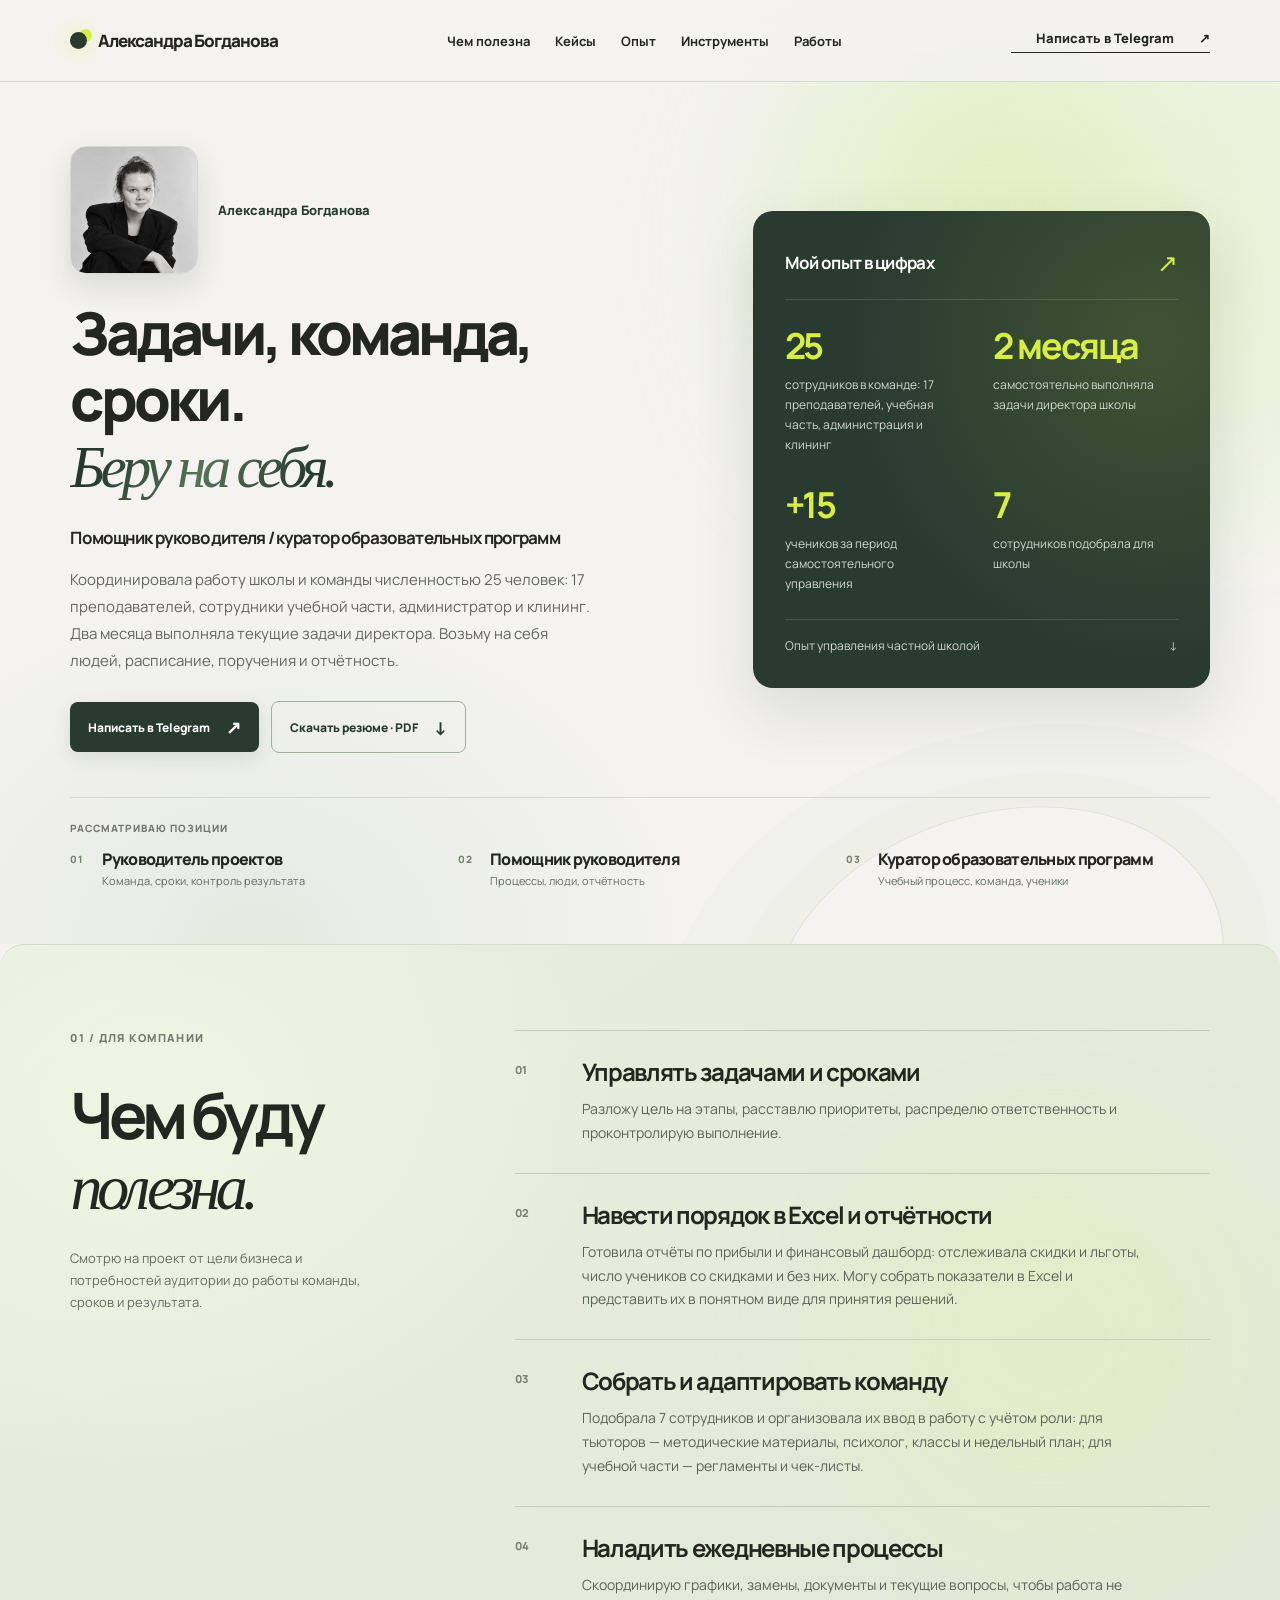
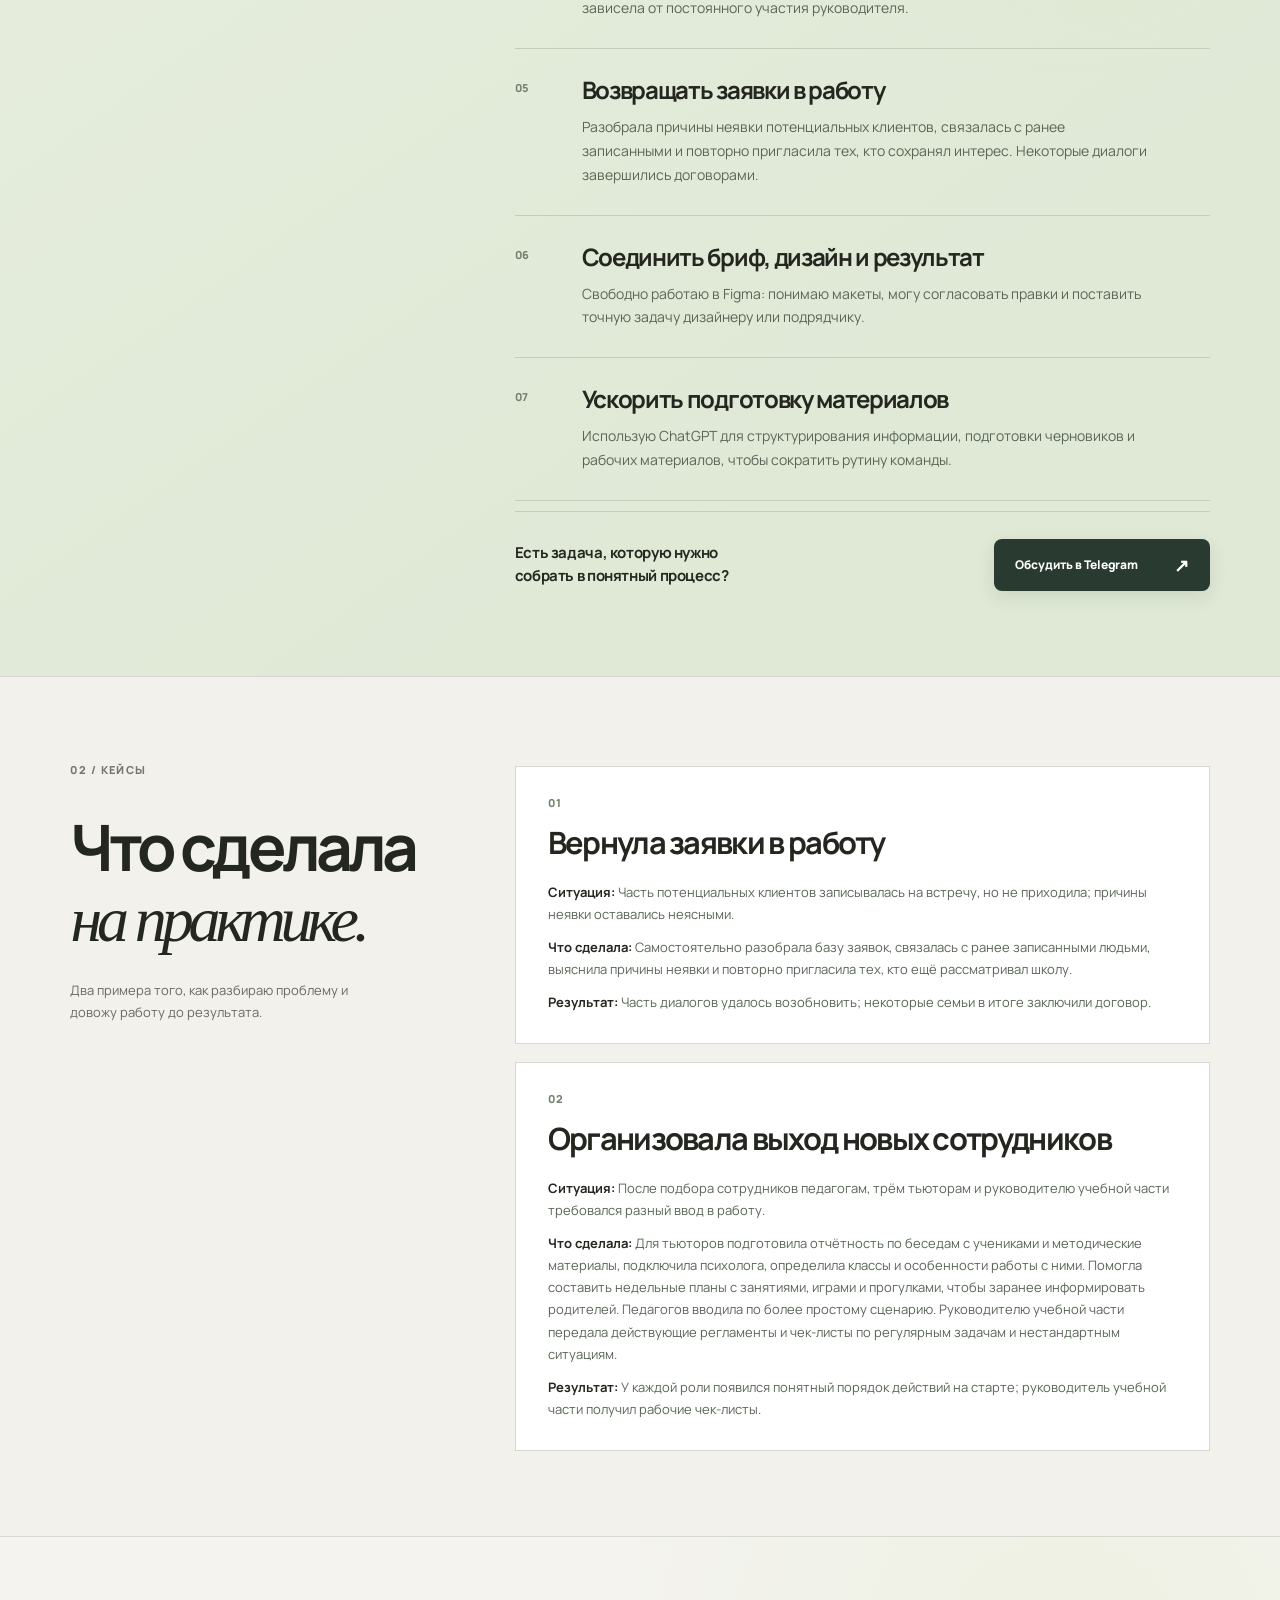
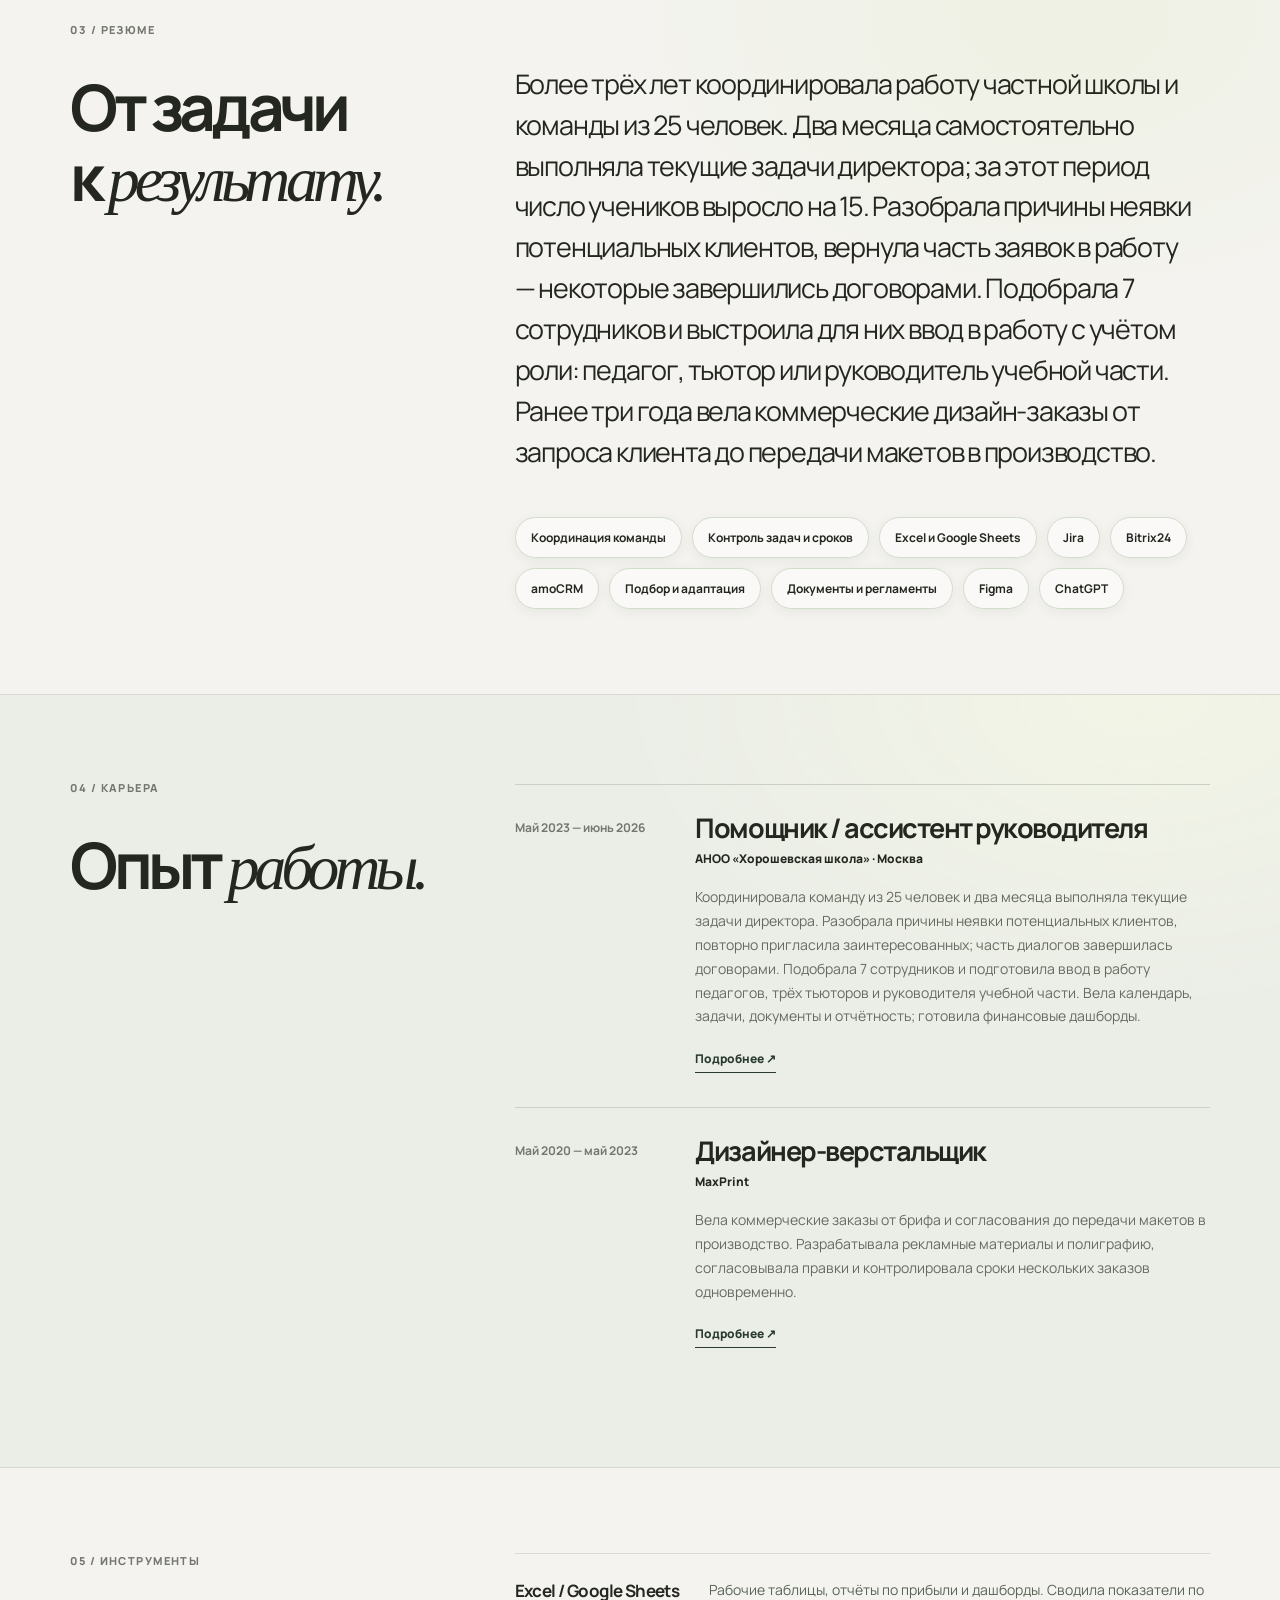
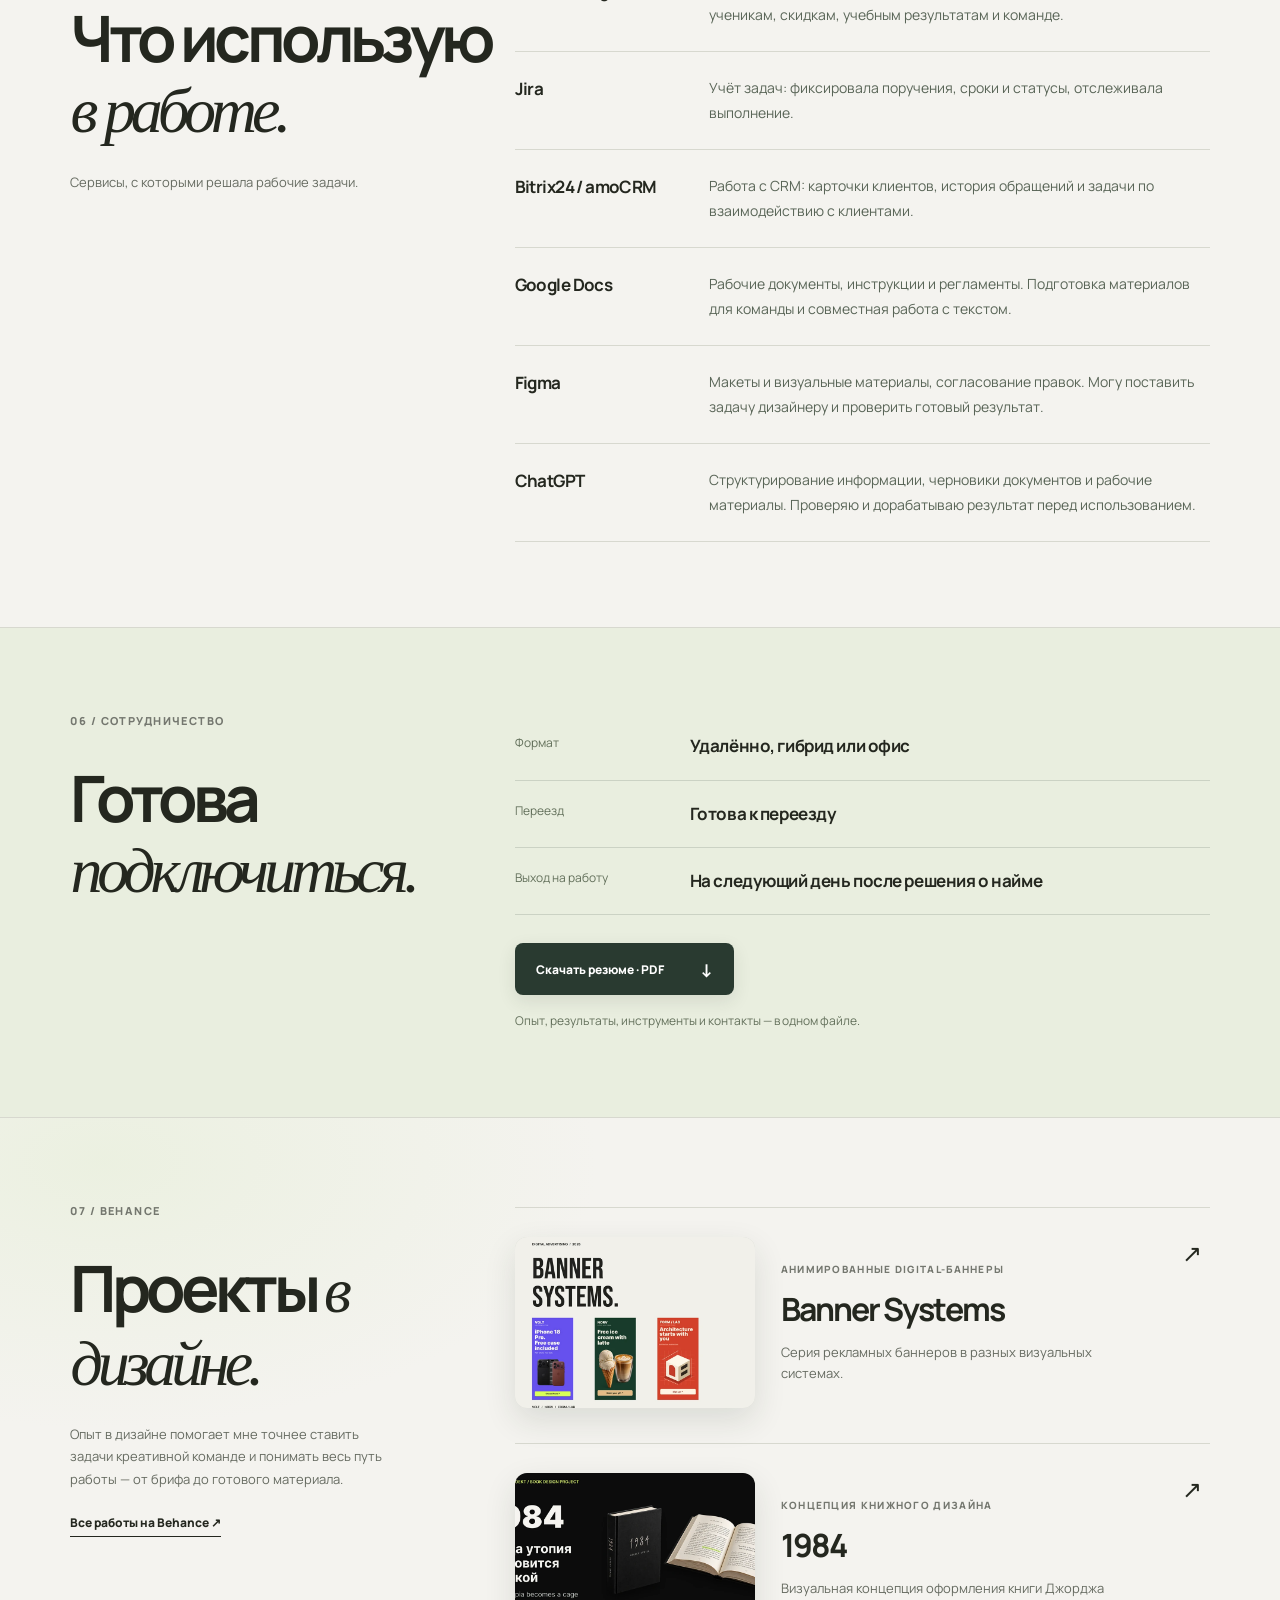
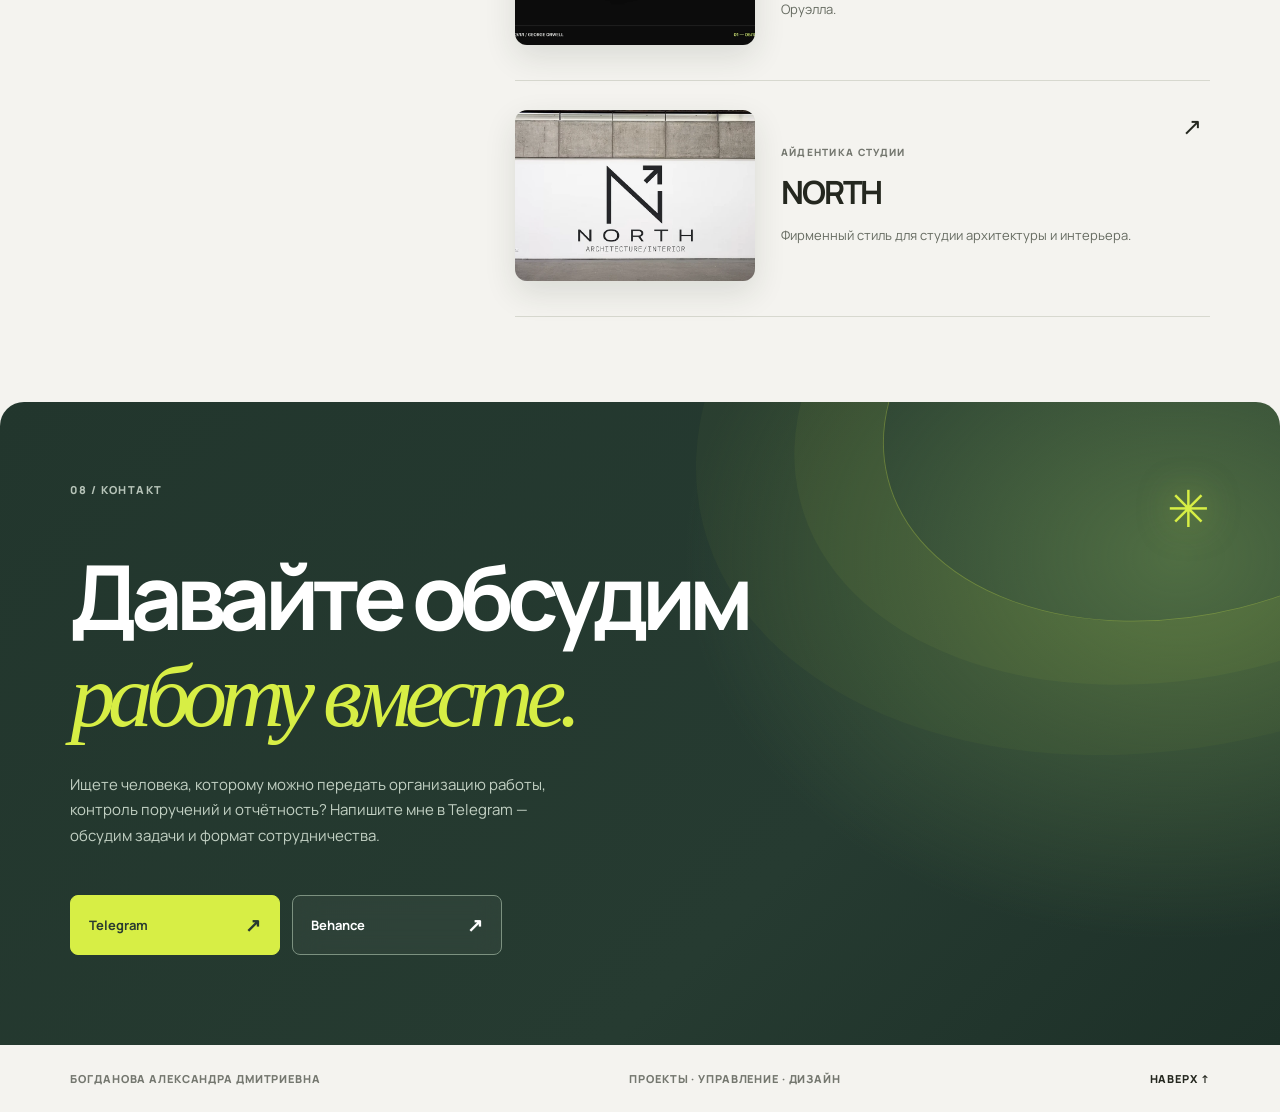
==== index.html @ af959af4 "Add hh portrait to portfolio hero" ====
<!doctype html>
<html lang="ru">
  <head>
    <meta charset="utf-8" />
    <meta name="viewport" content="width=device-width, initial-scale=1" />
    <meta name="theme-color" content="#f3f1ec" />
    <meta name="description" content="Богданова Александра Дмитриевна — помощник руководителя, куратор образовательных программ, координатор проектов. Опыт управления школой и командой из 25 человек." />
    <title>Богданова Александра Дмитриевна — помощник руководителя и куратор образовательных программ</title>
    <link rel="stylesheet" href="fonts.css" />
    <link rel="stylesheet" href="styles.css" />
    <link rel="stylesheet" href="enhancements.css" />
    <link rel="stylesheet" href="conversion.css" />
    <link rel="stylesheet" href="hero-positions.css?v=2" />
    <link rel="stylesheet" href="privacy.css" />
    <link rel="stylesheet" href="details.css" />
    <link rel="stylesheet" href="modern.css?v=1" />
    <link rel="stylesheet" href="polish.css" />
    <link rel="stylesheet" href="cases.css" />
    <link rel="stylesheet" href="portrait.css" />
  </head>
  <body>
    <div class="scroll-progress" aria-hidden="true"></div>
    <div class="page-shell">
      <header class="site-header" id="top">
        <a class="wordmark" href="#top" aria-label="На главную"><span class="wordmark-dot"></span><span data-field="shortName">Александра Богданова</span></a>
        <nav class="desktop-nav" aria-label="Основная навигация">
          <a href="#value">Чем полезна</a>
          <a href="#cases">Кейсы</a>
          <a href="#experience">Опыт</a><a href="#tools">Инструменты</a>
          <a href="#projects">Работы</a>
        </nav>
        <a class="header-link" href="https://t.me/Dmitrievna_DE" target="_blank" rel="noopener noreferrer" data-umami-event="Клик: Telegram" aria-label="Написать в Telegram"><span class="header-desktop-label">Написать в Telegram</span><span class="header-mobile-label">Telegram</span><span aria-hidden="true">↗</span></a>
      </header>

      <main>
        <section class="hero" aria-labelledby="hero-title">
          <div class="hero-copy">
            <div class="hero-identity">
              <img class="hero-portrait" src="assets/alexandra-bogdanova-portrait.png" alt="Александра Богданова" width="128" height="128" fetchpriority="high" />
              <p class="eyebrow" data-field="location">Александра Богданова</p>
            </div>
            <h1 id="hero-title">Задачи, команда, сроки.<br><em>Беру на себя.</em></h1>
            <p class="hero-role" data-field="role">Руководитель проектов</p>

            <p class="hero-intro" data-field="intro">Беру на себя планирование, координацию команды, контроль сроков и отчётность — чтобы руководитель видел результат без постоянного ручного контроля.</p>
            <div class="hero-actions">
              <a class="button button-primary" href="https://t.me/Dmitrievna_DE" target="_blank" rel="noopener noreferrer" data-umami-event="Клик: Telegram">Написать в Telegram <span aria-hidden="true">↗</span></a>
              <a class="button button-resume" href="assets/alexandra-bogdanova-resume.pdf" download="Alexandra-Bogdanova-Resume.pdf">Скачать резюме · PDF <span aria-hidden="true">↓</span></a>
            </div>
          </div>
          <aside class="hero-results" aria-labelledby="results-title"><div class="results-heading"><h2 id="results-title">Мой опыт в цифрах</h2><span aria-hidden="true">↗</span></div><div class="proof-list" id="proof-list"></div><a class="results-source" href="#experience"><span>Опыт управления частной школой</span><span aria-hidden="true">↓</span></a></aside>
            <div class="hero-positions" aria-label="Профессиональные направления">
              <p class="hero-positions-label">Рассматриваю позиции</p>
              <ul class="hero-positions-list">
                <li><span class="position-number">01</span><strong>Руководитель проектов</strong><span>Команда, сроки, контроль результата</span></li>
                <li><span class="position-number">02</span><strong>Помощник руководителя</strong><span>Процессы, люди, отчётность</span></li>
                <li><span class="position-number">03</span><strong>Куратор образовательных программ</strong><span>Учебный процесс, команда, ученики</span></li>
              </ul>
            </div>
        </section>

        <section class="section value" id="value" aria-labelledby="value-title">
          <div class="section-heading"><span class="section-number">01 / Для компании</span><h2 id="value-title">Чем буду<br><em>полезна.</em></h2><p class="section-note">Смотрю на проект от цели бизнеса и потребностей аудитории до работы команды, сроков и результата.</p></div>
          <div class="value-list" id="value-list"></div>
          <div class="value-cta"><p>Есть задача, которую нужно собрать в понятный процесс?</p><a class="button button-primary" href="https://t.me/Dmitrievna_DE" target="_blank" rel="noopener noreferrer" data-umami-event="Клик: Telegram">Обсудить в Telegram <span aria-hidden="true">↗</span></a></div>
        </section>

        <section class="section cases" id="cases" aria-labelledby="cases-title">
          <div class="section-heading"><span class="section-number">02 / Кейсы</span><h2 id="cases-title">Что сделала<br><em>на практике.</em></h2><p class="section-note">Два примера того, как разбираю проблему и довожу работу до результата.</p></div>
          <div class="case-list" id="case-list"></div>
        </section>

        <section class="section about" id="about" aria-labelledby="about-title">
          <div class="section-heading"><span class="section-number">03 / Резюме</span><h2 id="about-title">От задачи<br>к <em>результату.</em></h2></div>
          <div class="about-body"><p data-field="about">Я координировала работу частной школы, замещала директора, развивала команду и обеспечивала стабильную работу учебного процесса.</p><div class="capabilities" id="skills"></div></div>
        </section>

        <section class="section experience" id="experience" aria-labelledby="experience-title">
          <div class="section-heading"><span class="section-number">04 / Карьера</span><h2 id="experience-title">Опыт <em>работы.</em></h2></div>
          <div class="timeline" id="experience-list"></div>
        </section>

        <section class="section tools" id="tools" aria-labelledby="tools-title"><div class="section-heading"><span class="section-number">05 / Инструменты</span><h2 id="tools-title">Что использую<br><em>в работе.</em></h2><p class="section-note">Сервисы, с которыми решала рабочие задачи.</p></div><div class="tools-list" id="tools-list"></div></section>
        <section class="section conditions" id="conditions" aria-labelledby="conditions-title"><div class="section-heading"><span class="section-number">06 / Сотрудничество</span><h2 id="conditions-title">Готова<br><em>подключиться.</em></h2></div><div class="conditions-body"><dl id="conditions-list"></dl><a class="button button-primary" href="assets/alexandra-bogdanova-resume.pdf" download="Alexandra-Bogdanova-Resume.pdf">Скачать резюме · PDF <span aria-hidden="true">↓</span></a><p class="resume-caption">Опыт, результаты, инструменты и контакты — в одном файле.</p></div></section>
        <section class="section projects" id="projects" aria-labelledby="projects-title">
          <div class="section-heading"><span class="section-number">07 / Behance</span><h2 id="projects-title">Проекты <em>в дизайне.</em></h2><p class="section-note">Опыт в дизайне помогает мне точнее ставить задачи креативной команде и понимать весь путь работы — от брифа до готового материала.</p><a class="section-outlink" href="https://www.behance.net/alek_szim" target="_blank" rel="noopener noreferrer" data-umami-event="Клик: Behance">Все работы на Behance ↗</a></div>
          <div class="project-list" id="project-list"></div>
        </section>

        <section class="contact" id="contact" aria-labelledby="contact-title">
          <div class="contact-top"><span class="section-number">08 / Контакт</span><span class="contact-mark" aria-hidden="true">✳</span></div>
          <h2 id="contact-title">Давайте обсудим<br><em>работу вместе.</em></h2>
          <p data-field="contactIntro">Если вашей команде нужен руководитель проектов, который организует работу и учитывает задачи бизнеса и аудитории, напишите мне в Telegram.</p>
          <div class="contact-links" id="contact-links"></div>
        </section>
      </main>

      <footer class="site-footer"><span data-field="footerName">Богданова Александра Дмитриевна</span><span>Проекты · Управление · Дизайн</span><a href="#top">Наверх ↑</a></footer>
    </div>
    <dialog class="detail-dialog" id="detail-dialog" aria-labelledby="detail-title">
      <div class="detail-shell">
        <div class="detail-topline"><span id="detail-period"></span><button class="detail-close" id="detail-close" type="button" aria-label="Закрыть подробности">×</button></div>
        <h2 id="detail-title"></h2>
        <p class="detail-company" id="detail-company"></p>
        <p class="detail-lead" id="detail-lead"></p>
        <div class="detail-metrics" id="detail-metrics"></div>
        <div class="detail-sections" id="detail-sections"></div>
      </div>
    </dialog>
    <script src="content.js?v=11"></script>
    <script src="app.js?v=5"></script>
    <script src="resume-extra.js"></script>
    <script src="polish.js"></script>
  </body>
</html>
---- fonts.css ----
@font-face {
  font-family: 'Manrope';
  font-style: normal;
  font-weight: 400 800;
  font-display: swap;
  src: url('assets/fonts/manrope-cyrillic.woff2') format('woff2');
  unicode-range: U+0301, U+0400-045F, U+0490-0491, U+04B0-04B1, U+2116;
}

@font-face {
  font-family: 'Manrope';
  font-style: normal;
  font-weight: 400 800;
  font-display: swap;
  src: url('assets/fonts/manrope-latin.woff2') format('woff2');
  unicode-range: U+0000-00FF, U+0131, U+0152-0153, U+02BB-02BC, U+02C6, U+02DA, U+02DC, U+0304, U+0308, U+0329, U+2000-206F, U+20AC, U+2122, U+2191, U+2193, U+2212, U+2215, U+FEFF, U+FFFD;
}
---- styles.css ----
:root{--paper:#f3f1ec;--ink:#24271f;--muted:#74776f;--line:#d7d8cf;--acid:#d7ee45;--forest:#293a30;--white:#fff;--font:'Manrope',sans-serif}*{box-sizing:border-box}html{scroll-behavior:smooth}body{margin:0;background:var(--paper);color:var(--ink);font-family:var(--font);-webkit-font-smoothing:antialiased}a{color:inherit;text-decoration:none}button,a{-webkit-tap-highlight-color:transparent}a:focus-visible{outline:2px solid var(--forest);outline-offset:4px}::selection{background:var(--acid);color:var(--ink)}.page-shell{overflow:hidden}.site-header,.hero,.section,.contact,.site-footer{max-width:1440px;margin:auto}.site-header{height:92px;display:flex;align-items:center;justify-content:space-between;padding:0 5.5%;border-bottom:1px solid var(--line)}.wordmark{font-size:17px;font-weight:800;letter-spacing:-.06em;display:flex;align-items:center;gap:11px;white-space:nowrap}.wordmark-dot{width:17px;height:17px;background:var(--forest);border-radius:50%;box-shadow:7px -5px 0 -2px var(--acid)}.desktop-nav{display:flex;gap:42px;font-size:13px;font-weight:700}.desktop-nav a,.header-link,.text-link{transition:opacity .2s}.desktop-nav a:hover,.header-link:hover,.text-link:hover{opacity:.55}.header-link{font-size:13px;font-weight:800;border-bottom:1px solid var(--ink);padding-bottom:5px;white-space:nowrap}.header-link span{margin-left:25px}.hero{min-height:660px;display:grid;grid-template-columns:1.07fr .93fr;padding:47px 5.5% 82px;gap:32px}.hero-copy{align-self:center;padding:28px 0 22px}.eyebrow,.section-number{font-size:11px;font-weight:800;letter-spacing:.13em;text-transform:uppercase}.eyebrow{margin:0 0 35px;color:var(--muted)}h1,h2,h3,p{margin-top:0}h1{font-size:clamp(58px,6.7vw,105px);line-height:1.04;letter-spacing:-.09em;margin:0 0 24px;font-weight:800}h1 em,h2 em{font-family:Georgia,serif;font-weight:400;letter-spacing:-.08em}h1 em{color:var(--forest)}.hero-role{font-size:clamp(20px,2vw,28px);letter-spacing:-.05em;font-weight:700;margin:0 0 19px}.hero-intro{max-width:490px;font-size:15px;line-height:1.85;color:#62665e;margin-bottom:33px}.hero-actions{display:flex;align-items:center;gap:32px;flex-wrap:wrap}.button{display:inline-flex;align-items:center;justify-content:space-between;gap:36px;padding:17px 21px;border-radius:3px;font-size:12px;font-weight:800;transition:transform .2s,background .2s}.button:hover{transform:translateY(-3px)}.button-primary{background:var(--forest);color:#fff}.button-primary:hover{background:#394e40}.button span{font-size:18px;line-height:1}.text-link{font-size:12px;font-weight:800}.text-link span{margin-left:10px}.hero-art{min-height:545px;background:var(--forest);position:relative;overflow:hidden;display:grid;place-items:center}.hero-art-grid{position:absolute;inset:0;background-image:linear-gradient(#ffffff0e 1px,transparent 1px),linear-gradient(90deg,#ffffff0e 1px,transparent 1px);background-size:48px 48px;mask-image:linear-gradient(135deg,transparent 10%,black 85%)}.art-orbit{border:1px solid #d7ee4577;border-radius:50%;position:absolute;aspect-ratio:1}.orbit-one{width:89%;transform:rotate(-25deg) scaleY(.72)}.orbit-two{width:72%;transform:rotate(31deg) scaleY(.77)}.art-core{width:235px;height:235px;border-radius:50%;display:grid;place-items:center;background:var(--acid);color:var(--forest);box-shadow:0 0 0 24px #d7ee4515,0 0 0 70px #d7ee4508;z-index:1;transform:rotate(-10deg)}.art-core span{font-family:Georgia,serif;font-size:80px;letter-spacing:-.1em;font-style:italic;padding-right:9px}.art-caption,.art-index{position:absolute;bottom:28px;font-size:10px;text-transform:uppercase;letter-spacing:.14em;color:#d6e4d6}.art-caption{left:30px}.art-index{right:30px}.section{padding:105px 5.5%;display:grid;grid-template-columns:39% 61%;border-top:1px solid var(--line)}.section-number{display:block;color:var(--muted);margin-bottom:35px}.section h2,.contact h2{font-size:clamp(44px,5vw,72px);letter-spacing:-.075em;line-height:1.09;margin:0}.about-body{padding-top:42px}.about-body>p{font-size:clamp(21px,2.1vw,30px);line-height:1.52;letter-spacing:-.045em;max-width:680px;margin-bottom:45px}.capabilities{display:flex;gap:10px;flex-wrap:wrap}.skill{border:1px solid #c5c9bd;padding:11px 15px;font-size:12px;font-weight:700;border-radius:2px}.experience{background:#eaece4}.timeline{padding-top:4px}.timeline-row{display:grid;grid-template-columns:24% 76%;gap:14px;padding:27px 0 34px;border-top:1px solid #cbd0c4}.timeline-period{font-size:12px;color:var(--muted);font-weight:700;padding-top:7px}.timeline-body h3{font-size:27px;line-height:1.15;letter-spacing:-.055em;margin:0 0 7px}.timeline-company{font-size:12px;font-weight:800;margin-bottom:18px}.timeline-description{font-size:14px;line-height:1.7;color:#666b61;max-width:520px;margin:0}.projects{grid-template-columns:39% 61%}.project-list{padding-top:4px}.project-row{display:grid;grid-template-columns:52px 1fr 32px;gap:15px;border-top:1px solid var(--line);padding:29px 0 35px;min-height:180px}.project-row:last-child{border-bottom:1px solid var(--line)}.project-number{font-size:11px;font-weight:800;color:var(--muted);padding-top:3px}.project-category{font-size:10px;font-weight:800;text-transform:uppercase;letter-spacing:.13em;color:var(--muted);margin-bottom:11px}.project-body h3{font-size:32px;letter-spacing:-.06em;margin-bottom:11px}.project-body>p:last-child{max-width:450px;font-size:13px;line-height:1.6;color:#666b61}.project-arrow{font-size:24px;line-height:1;transition:transform .2s}.project-arrow:hover{transform:translate(3px,-3px)}.contact{background:var(--forest);color:#fff;padding:80px 5.5% 90px}.contact-top{display:flex;justify-content:space-between;align-items:start}.contact .section-number{color:#b6c3b8}.contact-mark{font-size:51px;line-height:1;color:var(--acid)}.contact h2{font-size:clamp(55px,7vw,106px);line-height:1.07;margin:15px 0 28px}.contact h2 em{color:var(--acid)}.contact>p{font-size:15px;line-height:1.7;color:#c2d0c3;max-width:520px;margin-bottom:47px}.contact-links{display:flex;gap:12px;flex-wrap:wrap}.contact-link{min-width:210px;border:1px solid #7c9180;display:flex;justify-content:space-between;align-items:center;padding:16px 18px;font-size:13px;font-weight:700;transition:background .2s,color .2s}.contact-link:hover{background:var(--acid);color:var(--forest)}.contact-link span:last-child{font-size:19px}.contact-note{font-size:13px;color:#bbc9bc;margin:0}.site-footer{padding:26px 5.5%;display:flex;justify-content:space-between;gap:20px;font-size:11px;font-weight:800;color:var(--muted);text-transform:uppercase;letter-spacing:.08em}.site-footer a{color:var(--ink)}.reveal{opacity:0;transform:translateY(24px);transition:opacity .75s ease,transform .75s cubic-bezier(.2,.7,.2,1)}.reveal.is-visible{opacity:1;transform:none}.orbit-one{animation:orbit-one 24s ease-in-out infinite alternate}.orbit-two{animation:orbit-two 20s ease-in-out infinite alternate}.art-core{animation:core-float 7s ease-in-out infinite}@keyframes orbit-one{to{transform:rotate(7deg) scaleY(.72)}}@keyframes orbit-two{to{transform:rotate(61deg) scaleY(.77)}}@keyframes core-float{50%{transform:translateY(-9px) rotate(-7deg)}}@media(max-width:900px){.hero{grid-template-columns:1fr;min-height:0}.hero-art{min-height:420px}.section{grid-template-columns:1fr;gap:35px}.about-body{padding-top:0}.projects{grid-template-columns:1fr}}@media(max-width:600px){.site-header{height:72px;padding:0 6%}.desktop-nav{display:none}.header-link span{margin-left:7px}.hero{padding:42px 6% 65px;gap:45px}.hero-copy{padding:0}.eyebrow{margin-bottom:25px}.hero-intro{font-size:14px}.hero-art{min-height:350px}.art-core{width:170px;height:170px}.art-core span{font-size:59px}.section{padding:72px 6%;gap:27px}.section-number{margin-bottom:23px}.about-body>p{font-size:21px}.timeline-row{grid-template-columns:1fr;gap:8px}.timeline-body h3{font-size:23px}.project-body h3{font-size:26px}.contact{padding:68px 6%}.contact h2{font-size:clamp(47px,11vw,66px)}.site-footer{padding:22px 6%;flex-wrap:wrap}.site-footer span:nth-child(2){display:none}}@media(prefers-reduced-motion:reduce){html{scroll-behavior:auto}*,*::before,*::after{transition:none!important;animation:none!important}}
---- enhancements.css ----
.proof-list{display:grid;grid-template-columns:repeat(3,1fr);gap:18px;margin-top:54px;border-top:1px solid var(--line);padding-top:25px}.proof-row{display:flex;flex-direction:column;gap:8px}.proof-row strong{font-size:clamp(24px,2.2vw,34px);letter-spacing:-.07em;line-height:1.1}.proof-row span{font-size:11px;line-height:1.55;color:var(--muted);max-width:160px}.value{background:#e5e9d8}.value-list{border-top:1px solid #c4ccba}.value-row{display:grid;grid-template-columns:52px 1fr;gap:15px;padding:24px 0 28px;border-bottom:1px solid #c4ccba}.value-number{font-size:11px;font-weight:800;color:#73816e;padding-top:7px}.value-row h3{font-size:clamp(21px,2vw,28px);letter-spacing:-.055em;margin:0 0 9px}.value-row p{font-size:13px;line-height:1.7;color:#596557;max-width:570px;margin:0}.section-note{font-size:13px;line-height:1.7;color:#666b61;max-width:315px;margin:25px 0 20px}.section-outlink{display:inline-block;font-size:12px;font-weight:800;border-bottom:1px solid var(--ink);padding-bottom:5px;transition:opacity .2s}.section-outlink:hover{opacity:.55}.project-row{grid-template-columns:minmax(180px,240px) 1fr 28px;gap:26px;align-items:center;min-height:0}.project-image-link{display:block;overflow:hidden;aspect-ratio:1.4;background:#d9dcd3}.project-image-link img{width:100%;height:100%;display:block;object-fit:cover;transition:transform .55s cubic-bezier(.2,.7,.2,1)}.project-image-link:hover img{transform:scale(1.045)}.project-body h3 a{transition:opacity .2s}.project-body h3 a:hover{opacity:.55}.project-body>p:last-child{margin-bottom:0}.project-arrow{align-self:start;margin-top:4px}.projects{padding-bottom:120px}@media(max-width:1100px){.proof-list{grid-template-columns:repeat(2,1fr)}.project-row{grid-template-columns:minmax(150px,210px) 1fr 25px;gap:18px}}@media(max-width:600px){.proof-list{margin-top:35px;gap:22px}.proof-row strong{font-size:25px}.value-row{grid-template-columns:33px 1fr;gap:12px}.project-row{grid-template-columns:1fr 32px;gap:17px}.project-image-link{grid-column:1/-1;aspect-ratio:1.45}.project-body h3{margin-bottom:7px}.project-arrow{grid-column:2;grid-row:2}.projects{padding-bottom:75px}}@media(prefers-reduced-motion:reduce){.project-image-link img{transition:none!important}}
---- conversion.css ----
.hero-intro{margin-bottom:17px}.hero-proof{font-size:11px;line-height:1.55;letter-spacing:.01em;font-weight:800;color:var(--forest);margin:0 0 29px;max-width:490px}.header-mobile-label{display:none}.value .section-note{max-width:310px;margin-top:24px}.value-cta{grid-column:2;margin-top:10px;display:flex;align-items:center;justify-content:space-between;gap:24px;border-top:1px solid #c4ccba;padding-top:27px}.value-cta p{font-size:15px;line-height:1.5;letter-spacing:-.025em;font-weight:700;max-width:260px;margin:0}.value-cta .button{flex-shrink:0}.value .section-heading{position:sticky;top:34px;align-self:start}@media(max-width:900px){.value .section-heading{position:static}.value-cta{grid-column:1}}@media(max-width:600px){.header-desktop-label{display:none}.header-mobile-label{display:inline}.wordmark{font-size:15px;letter-spacing:-.07em}.hero-proof{font-size:10px;line-height:1.6;margin-bottom:27px}.value-cta{align-items:flex-start;flex-direction:column;gap:17px}.value-cta .button{width:100%}}
---- hero-positions.css ----
.hero{display:block;min-height:0;padding:58px 5.5% 94px}
.hero-copy{padding:0;max-width:none}
.hero h1{margin-bottom:18px}
.hero-role{margin-bottom:32px}
.hero-positions{max-width:1170px}
.hero-positions-label{font-size:11px;font-weight:800;letter-spacing:.13em;text-transform:uppercase;color:var(--muted);margin:0 0 13px}
.hero-positions-list{display:grid;grid-template-columns:repeat(3,minmax(0,1fr));gap:12px;list-style:none;padding:0;margin:0}
.hero-positions-list li{min-height:128px;display:flex;flex-direction:column;align-items:flex-start;padding:20px 22px;border:1px solid var(--line);background:#fffef9;transition:transform .25s ease,border-color .25s ease,box-shadow .25s ease;animation:position-enter .65s backwards}
.hero-positions-list li:first-child{background:#e7ecd9;border-color:#c8d2bb}
.hero-positions-list li:nth-child(2){animation-delay:.1s}
.hero-positions-list li:nth-child(3){animation-delay:.2s}
.hero-positions-list li:hover{transform:translateY(-4px);border-color:#9caf8d;box-shadow:0 12px 28px #293a3012}
.position-number{font-size:10px;font-weight:800;letter-spacing:.1em;color:#75816f;margin-bottom:12px}
.hero-positions-list strong{font-size:18px;font-weight:800;letter-spacing:-.045em;line-height:1.25;margin-bottom:6px}
.hero-positions-list li>span:last-child{font-size:12px;line-height:1.45;color:#626b60}
.hero-intro{max-width:760px;margin:30px 0 14px;font-size:16px;line-height:1.65}
.hero-proof{max-width:none;margin-bottom:26px}
@keyframes position-enter{from{opacity:0;transform:translateY(12px)}to{opacity:1;transform:translateY(0)}}
@media(max-width:900px){.hero{padding:48px 6% 75px}.hero-positions-list strong{font-size:16px}.hero-positions-list li{padding:18px;min-height:124px}}
@media(max-width:800px){.desktop-nav{display:none}}
@media(max-width:650px){.hero{padding:39px 6% 66px}.hero h1{margin-bottom:18px}.hero-role{margin-bottom:25px}.hero-positions-list{grid-template-columns:1fr;gap:7px}.hero-positions-list li{min-height:0;padding:14px 17px}.position-number{margin-bottom:5px}.hero-positions-list strong{font-size:17px;margin-bottom:2px}.hero-positions-list li>span:last-child{font-size:11px}.hero-intro{font-size:14px;margin-top:24px}.hero-proof{margin-bottom:25px}}
@media(prefers-reduced-motion:reduce){.hero-positions-list li{transition:none;animation:none}.hero-positions-list li:hover{transform:none}}
@media(min-width:1280px){.proof-list{grid-template-columns:repeat(4,minmax(0,1fr))}}
@media(min-width:601px) and (max-width:1279px){.proof-list{grid-template-columns:repeat(2,minmax(0,1fr))}}
---- privacy.css ----
.privacy-banner[hidden]{display:none!important}
.privacy-banner{position:fixed;right:22px;bottom:22px;z-index:1000;width:min(460px,calc(100vw - 44px));padding:22px;background:#fffef9;border:1px solid #b8c4b2;box-shadow:0 20px 60px #1b29233d;animation:privacy-enter .35s ease-out}
.privacy-banner-copy strong{display:block;margin-bottom:8px;font-size:15px;letter-spacing:-.035em}
.privacy-banner-copy p{margin:0;color:#5d665c;font-size:12px;line-height:1.6}
.privacy-banner-actions{display:flex;gap:8px;margin-top:19px}
.privacy-button{min-height:42px;flex:1;padding:10px 13px;border:1px solid var(--forest);border-radius:2px;font:800 11px var(--font);cursor:pointer;transition:background .2s,color .2s,transform .2s}
.privacy-button:hover{transform:translateY(-2px)}
.privacy-button-primary{background:var(--forest);color:#fff}
.privacy-button-primary:hover{background:#3a5040}
.privacy-button-secondary{background:transparent;color:var(--forest)}
.privacy-button-secondary:hover{background:#e8ecdf}
.privacy-button:focus-visible,.privacy-settings:focus-visible{outline:2px solid var(--forest);outline-offset:3px}
.privacy-settings{padding:0;border:0;background:none;color:var(--ink);font:inherit;text-transform:inherit;letter-spacing:inherit;cursor:pointer}
.privacy-settings:hover{text-decoration:underline;text-underline-offset:3px}
@keyframes privacy-enter{from{opacity:0;transform:translateY(12px)}to{opacity:1;transform:translateY(0)}}
@media(max-width:600px){.privacy-banner{right:10px;bottom:10px;width:calc(100vw - 20px);padding:18px}.privacy-banner-actions{flex-direction:column}.privacy-button{width:100%}}
@media(prefers-reduced-motion:reduce){.privacy-banner{animation:none}.privacy-button{transition:none}.privacy-button:hover{transform:none}}
---- details.css ----
.timeline-more{display:inline-flex;align-items:center;gap:9px;margin-top:22px;padding:0 0 5px;border:0;border-bottom:1px solid var(--forest);background:transparent;color:var(--forest);font:800 12px var(--font);cursor:pointer;transition:gap .2s,opacity .2s}
.timeline-more:hover{gap:15px;opacity:.75}
.timeline-more:focus-visible,.detail-close:focus-visible{outline:2px solid var(--forest);outline-offset:4px}
.detail-dialog{width:min(920px,calc(100vw - 28px));max-width:none;max-height:min(88vh,900px);margin:auto;padding:0;border:1px solid #cbd0c4;border-radius:3px;background:var(--paper);color:var(--ink);box-shadow:0 28px 80px #10201866;overflow-y:auto;overscroll-behavior:contain}
.detail-dialog::backdrop{background:#14251bba;backdrop-filter:blur(3px)}
.detail-shell{padding:37px clamp(23px,4vw,55px) 49px}
.detail-topline{display:flex;align-items:center;justify-content:space-between;gap:20px;margin-bottom:24px;color:var(--muted);font-size:11px;font-weight:800;letter-spacing:.12em;text-transform:uppercase}
.detail-close{width:36px;height:36px;display:grid;place-items:center;flex:none;padding:0;border:1px solid var(--line);border-radius:50%;background:transparent;color:var(--forest);font:400 26px/1 Arial,sans-serif;cursor:pointer;transition:background .2s,transform .2s}
.detail-close:hover{background:#e2e8da;transform:rotate(90deg)}
.detail-dialog h2{max-width:760px;margin:0 0 8px;font-size:clamp(35px,5vw,63px);line-height:1.05;letter-spacing:-.07em}
.detail-company{margin:0 0 28px;color:var(--forest);font-size:12px;font-weight:800}
.detail-lead{max-width:720px;margin:0 0 30px;font-size:clamp(17px,2vw,22px);line-height:1.5;letter-spacing:-.035em}
.detail-metrics:empty{display:none}
.detail-metrics{display:grid;grid-template-columns:repeat(4,minmax(0,1fr));gap:13px;margin:0 0 35px}
.detail-metric{min-height:104px;padding:16px;background:#e5e9d8}
.detail-metric strong{display:block;margin-bottom:8px;color:var(--forest);font-size:clamp(22px,2.4vw,31px);line-height:1.1;letter-spacing:-.07em}
.detail-metric span{display:block;color:#5d695a;font-size:11px;line-height:1.45}
.detail-sections{display:grid;grid-template-columns:repeat(2,minmax(0,1fr));gap:31px 38px}
.detail-section{padding-top:20px;border-top:1px solid var(--line)}
.detail-section h3{margin:0 0 14px;font-size:19px;line-height:1.25;letter-spacing:-.045em}
.detail-section ul{margin:0;padding-left:18px}
.detail-section li{margin:0 0 11px;padding-left:3px;color:#4d554c;font-size:13px;line-height:1.65}
.detail-section li::marker{color:#8ca27f}
@media(max-width:700px){.detail-dialog{max-height:calc(100dvh - 16px);width:calc(100vw - 16px)}.detail-shell{padding:21px 22px 30px}.detail-topline{margin-bottom:18px}.detail-company{margin-bottom:19px}.detail-metrics{grid-template-columns:repeat(2,minmax(0,1fr));gap:8px}.detail-metric{min-height:95px}.detail-sections{grid-template-columns:1fr;gap:15px}.detail-section h3{font-size:18px}}
@media(prefers-reduced-motion:reduce){.timeline-more,.detail-close{transition:none}.detail-close:hover{transform:none}}
---- modern.css ----
/* A quieter editorial layout with light, motion and depth. */
:root{--ease-out:cubic-bezier(.22,1,.36,1)}
body{background:#f4f3ef}
.site-header{position:relative;z-index:2;background:#f4f3efdb;backdrop-filter:blur(18px);-webkit-backdrop-filter:blur(18px)}
.wordmark-dot{box-shadow:7px -5px 0 -2px var(--acid),0 0 20px #d7ee4580}
.desktop-nav a{position:relative}
.desktop-nav a::after{content:"";position:absolute;left:0;right:0;bottom:-9px;height:1px;background:var(--forest);transform:scaleX(0);transform-origin:left;transition:transform .35s var(--ease-out)}
.desktop-nav a:hover::after,.desktop-nav a:focus-visible::after{transform:scaleX(1)}
.hero{position:relative;isolation:isolate;background:radial-gradient(ellipse 48% 55% at 92% 23%,#dcf2b450,transparent 76%),radial-gradient(ellipse 42% 50% at 20% 100%,#c8dac558,transparent 82%)}
.hero::before,.hero::after{content:"";position:absolute;z-index:-1;pointer-events:none;border-radius:50%}
.hero::before{width:min(55vw,740px);aspect-ratio:1;right:-12%;top:-20%;background:radial-gradient(circle at 38% 42%,#d8ed9c99 0,#d7edb544 33%,transparent 68%);filter:blur(54px);animation:ambient-drift 16s ease-in-out infinite alternate}
.hero::after{width:min(36vw,470px);aspect-ratio:1;right:4%;bottom:-31%;border:1px solid #81987933;box-shadow:0 0 0 45px #bdcfaa12,0 0 0 110px #a6c1900c;transform:rotate(-18deg) scaleY(.72);animation:ambient-orbit 20s ease-in-out infinite alternate}
.hero-copy{position:relative;z-index:1}
.hero .eyebrow,.hero h1,.hero-role,.hero-positions,.hero-intro,.hero-proof,.hero-actions{animation:hero-rise .85s var(--ease-out) both}
.hero h1{animation-delay:.07s}
.hero-role{animation-delay:.13s}
.hero-positions{animation-delay:.2s}
.hero-intro{animation-delay:.27s}
.hero-proof{animation-delay:.32s}
.hero-actions{animation-delay:.38s}
.hero h1 em{background:linear-gradient(112deg,#26392e 12%,#557458 50%,#26392e 90%);background-clip:text;-webkit-background-clip:text;color:transparent}
.hero-positions-list{gap:14px}
.hero-positions-list li{position:relative;isolation:isolate;overflow:hidden;border-color:#ffffffbb;border-radius:12px;background:#ffffffe0;box-shadow:0 10px 30px #243a2410,0 1px 0 #fff inset;backdrop-filter:blur(16px);-webkit-backdrop-filter:blur(16px);transition:transform .4s var(--ease-out),box-shadow .4s var(--ease-out),border-color .4s var(--ease-out)}
.hero-positions-list li:first-child{background:#ecf3dbdc;border-color:#ffffffc7}
.hero-positions-list li::before{content:"";position:absolute;inset:-80%;z-index:-1;background:linear-gradient(110deg,transparent 42%,#ffffffa8 49%,transparent 56%);transform:translateX(-65%) rotate(12deg);transition:transform .8s var(--ease-out)}
.hero-positions-list li:hover::before{transform:translateX(65%) rotate(12deg)}
.hero-positions-list li:hover{transform:translateY(-7px);border-color:#b7cb9d;box-shadow:0 20px 48px #243a2428,0 1px 0 #fff inset}
.button{border-radius:8px;box-shadow:0 6px 18px #293a301c;transition:transform .3s var(--ease-out),background .3s,box-shadow .3s var(--ease-out)}
.button:hover{transform:translateY(-4px);box-shadow:0 13px 28px #293a3033}
.button span{transition:transform .3s var(--ease-out)}
.button:hover span{transform:translate(3px,-3px)}
.text-link span{display:inline-block;transition:transform .3s var(--ease-out)}
.text-link:hover span{transform:translateY(4px)}
.value{position:relative;isolation:isolate;background:radial-gradient(ellipse 42% 32% at 12% 12%,#f4f8e6a8,transparent 88%),linear-gradient(145deg,#e9eedf,#dfe9d6 75%)}
.value::before{content:"";position:absolute;z-index:-1;right:2%;top:14%;width:32%;aspect-ratio:1;border-radius:50%;background:#d9f39033;filter:blur(65px);pointer-events:none}
.value-row{transition:padding-left .4s var(--ease-out),background .4s}
.value-row:hover{padding-left:12px;background:#ffffff38}
.value-number{transition:color .3s}
.value-row:hover .value-number{color:#344c35}
.about{background:radial-gradient(ellipse 40% 45% at 83% 10%,#e1edca55,transparent 85%)}
.skill{border-radius:100px;background:#ffffff91;border-color:#d2dccb;box-shadow:0 3px 12px #283a3010;transition:transform .3s var(--ease-out),background .3s,border-color .3s}
.skill:hover{transform:translateY(-3px);background:#ecf6d7;border-color:#9bb585}
.proof-row strong{color:var(--forest)}
.experience{background:radial-gradient(ellipse 48% 48% at 89% 0%,#f6f8e5a6,transparent 85%),#ebeee7}
.timeline-row{transition:padding-left .35s var(--ease-out),background .35s}
.timeline-row:hover{padding-left:11px;background:#ffffff55}
.projects{background:radial-gradient(ellipse 45% 35% at 8% 5%,#e1edcf73,transparent 86%)}
.project-row{transition:padding-left .35s var(--ease-out),background .35s}
.project-row:hover{padding-left:10px;background:#ffffff68}
.project-image-link{border-radius:10px;box-shadow:0 12px 32px #1d30221f}
.project-image-link img{transition:transform .7s var(--ease-out),filter .7s var(--ease-out)}
.project-row:hover .project-image-link img{transform:scale(1.06);filter:saturate(1.1)}
.project-arrow{transition:transform .3s var(--ease-out)}
.project-row:hover .project-arrow{transform:translate(4px,-4px)}
.contact{position:relative;isolation:isolate;overflow:hidden;background:radial-gradient(ellipse 55% 85% at 92% 24%,#506e43 0%,transparent 70%),linear-gradient(135deg,#22362d,#263b31 65%,#1d3028)}
.contact::before{content:"";position:absolute;z-index:-1;width:620px;aspect-ratio:1;right:-220px;top:-310px;border:1px solid #d7ee454d;border-radius:50%;box-shadow:0 0 0 90px #d7ee450b,0 0 0 190px #d7ee4508;transform:rotate(-14deg) scaleY(.68);animation:ambient-orbit 22s ease-in-out infinite alternate}
.contact-mark{filter:drop-shadow(0 0 18px #d7ee4580);animation:mark-turn 18s linear infinite}
.contact-link{border-radius:8px;background:#ffffff0b;backdrop-filter:blur(12px);-webkit-backdrop-filter:blur(12px);transition:background .3s,color .3s,transform .3s var(--ease-out),box-shadow .3s}
.contact-link:hover{transform:translateY(-4px);box-shadow:0 16px 35px #0c1b134d}
.detail-dialog{border-radius:14px;box-shadow:0 35px 100px #10201877}
.detail-dialog::backdrop{backdrop-filter:blur(9px);-webkit-backdrop-filter:blur(9px)}
.detail-metric{border-radius:9px;background:linear-gradient(145deg,#e7efdc,#f1f4e9)}
.privacy-banner{border-radius:10px;backdrop-filter:blur(16px);-webkit-backdrop-filter:blur(16px)}
@keyframes hero-rise{from{opacity:0;transform:translateY(20px)}to{opacity:1;transform:translateY(0)}}
@keyframes ambient-drift{to{transform:translate(-11%,12%) scale(1.14)}}
@keyframes ambient-orbit{to{transform:rotate(23deg) scaleY(.68)}}
@keyframes mark-turn{to{transform:rotate(360deg)}}
@media(max-width:650px){.hero{background:radial-gradient(ellipse 90% 43% at 96% 9%,#ddefb359,transparent 85%),#f4f3ef}.hero::before{width:78vw;right:-36%;top:-5%;filter:blur(42px)}.hero::after{display:none}.hero-positions-list li{border-radius:9px}.value-row:hover,.timeline-row:hover,.project-row:hover{padding-left:0}}
@media(prefers-reduced-motion:reduce){.hero .eyebrow,.hero h1,.hero-role,.hero-positions,.hero-intro,.hero-proof,.hero-actions,.hero::before,.hero::after,.contact::before,.contact-mark{animation:none!important}.hero-positions-list li::before{display:none}.hero-positions-list li:hover,.button:hover,.skill:hover,.contact-link:hover{transform:none}.value-row,.timeline-row,.project-row{transition:none}.value-row:hover,.timeline-row:hover,.project-row:hover{padding-left:0}}
---- polish.css ----
:root{--ease-out:cubic-bezier(.22,1,.36,1)}
.site-header{height:82px}.hero{display:grid;grid-template-columns:minmax(0,1.15fr) minmax(0,.85fr);gap:34px 64px;padding-top:64px;padding-bottom:55px;align-items:center}.hero-copy{min-width:0}.hero .eyebrow{margin-bottom:24px}.hero h1{font-size:clamp(58px,6.5vw,94px);margin-bottom:24px}.hero-role{font-size:23px;margin-bottom:16px}.hero-intro{font-size:15px;line-height:1.8;margin:0 0 27px;max-width:530px}.hero-actions{gap:24px}.hero .button-primary{background:var(--forest)}
.hero-results{position:relative;isolation:isolate;overflow:hidden;background:#293a30;color:#fff;border-radius:20px;padding:34px 32px;box-shadow:0 24px 60px #293a3020;animation:hero-rise .9s var(--ease-out) .15s both}.hero-results::after{content:"";position:absolute;z-index:-1;pointer-events:none;inset:-45% -60% 0 15%;background:radial-gradient(ellipse,#829d3d40,transparent 65%)}.results-heading{display:flex;justify-content:space-between;gap:20px;align-items:center;border-bottom:1px solid #ffffff26;padding-bottom:19px}.results-heading h2{font-size:17px;letter-spacing:-.04em;margin:0}.results-heading>span{font-size:25px;color:var(--acid)}.hero-results .proof-list{margin:0;padding:26px 0 0;border:0;grid-template-columns:repeat(2,minmax(0,1fr));gap:30px 24px}.hero-results .proof-row{gap:10px}.hero-results .proof-row strong{color:var(--acid);font-size:clamp(29px,3vw,43px);font-weight:700;letter-spacing:-.06em;white-space:nowrap}.hero-results .proof-row span{color:#d1d9ce;font-size:12px;line-height:1.65;max-width:170px}.results-source{border-top:1px solid #ffffff26;margin:26px 0 0;padding-top:17px;display:flex;align-items:center;justify-content:space-between;font-size:12px;color:#d1d9ce}.results-source:hover{color:var(--acid)}
.hero-positions{grid-column:1/-1;border-top:1px solid var(--line);padding-top:23px;margin-top:10px}.hero-positions-label{font-size:10px;letter-spacing:.1em;margin-bottom:14px}.hero-positions-list{gap:24px}.hero-positions-list li,.hero-positions-list li:first-child{display:grid;grid-template-columns:22px 1fr;gap:4px 10px;border:0;border-radius:0;box-shadow:none;background:transparent;padding:0;min-height:0;overflow:visible;backdrop-filter:none}.hero-positions-list li::before{display:none}.hero-positions-list li:hover{transform:none;box-shadow:none}.position-number{grid-row:1/3;margin:3px 0 0}.hero-positions-list strong{font-size:16px;margin:0}.hero-positions-list li>span:last-child{grid-column:2;font-size:11px}.hero-positions-list li:hover strong{color:#56714c}
.section{padding-top:85px;padding-bottom:85px}.value{border-radius:24px 24px 0 0}.value-row h3{font-size:24px}.value-row p{font-size:14px}.timeline-more{cursor:pointer}.project-image-link{border-radius:12px}.project-row:hover{padding-left:0}.contact-link:first-child{background:var(--acid);border-color:var(--acid);color:var(--forest)}.contact-link:first-child:hover{background:#e4f883}.contact{border-radius:24px 24px 0 0}.button:active{transform:translateY(0) scale(.98)}button:focus-visible{outline:2px solid #6a843c;outline-offset:5px}.scroll-progress{position:fixed;inset:0 auto auto 0;height:3px;width:100%;background:#728f3e;transform:scaleX(0);transform-origin:left;z-index:30;pointer-events:none}.mobile-contact{display:none}
@media(min-width:1100px){.site-header{position:sticky;top:0;z-index:10}.section,.contact{scroll-margin-top:90px}}
@media(max-width:1050px){.hero{gap:30px;grid-template-columns:1.1fr .9fr}.hero-results{padding:27px 23px}.hero-results .proof-row strong{font-size:31px}.hero h1{font-size:clamp(54px,6.5vw,78px)}}
@media(max-width:800px){.hero{grid-template-columns:1fr;padding-top:38px;gap:28px}.hero h1{font-size:clamp(57px,10vw,78px)}.hero-intro{max-width:620px}.hero-results{max-width:none}.hero-results .proof-list{gap:26px}.hero-results .proof-row strong{font-size:36px}.hero-results .proof-row span{max-width:230px}.hero-positions{grid-column:1;margin-top:0}.hero-positions-list{grid-template-columns:1fr;gap:18px}.hero-positions-list li{grid-template-columns:24px 1fr}.section{padding-top:65px;padding-bottom:65px}.value-cta{grid-column:1}.section,.contact{scroll-margin-top:18px}}
@media(max-width:600px){.site-header{height:72px}.hero{padding-bottom:38px}.hero h1{letter-spacing:-.075em;font-size:clamp(49px,11.3vw,68px)}.hero-role{font-size:20px}.hero-intro{font-size:14px}.hero-actions{gap:20px}.hero-results{border-radius:15px;padding:25px 22px}.hero-results .proof-list{gap:24px 18px}.hero-results .proof-row strong{font-size:32px}.hero-results .proof-row span{font-size:11px}.results-source{font-size:11px}.hero-positions-list strong{font-size:16px}.contact h2{font-size:clamp(42px,10vw,62px)}.site-footer{padding-bottom:92px}.mobile-contact.is-shown{display:flex;position:fixed;bottom:14px;left:6%;right:6%;z-index:15;justify-content:space-between;align-items:center;padding:15px 20px;background:var(--forest);color:#fff;border:1px solid #6c7d65;border-radius:10px;font-size:13px;font-weight:800;box-shadow:0 8px 30px #13241833}.mobile-contact span{color:var(--acid)}}
@media(prefers-reduced-motion:reduce){.hero-results{animation:none}.reveal{opacity:1;transform:none}.scroll-progress{display:none}}
.hero h1{font-size:clamp(44px,4.6vw,65px);letter-spacing:-.065em;line-height:1.12}.hero .eyebrow{font-size:13px;text-transform:none;letter-spacing:0;color:var(--forest)}.hero-role{font-size:17px;line-height:1.5}.hero-actions{gap:12px}.hero-actions .button{gap:16px;padding:16px 18px}.button-resume{background:transparent;border:1px solid #a4b09b;color:var(--forest);box-shadow:none}.button-resume:hover{background:#e8eedf}.hero-results .proof-row strong{font-size:clamp(28px,2.8vw,39px)}.tools-list{border-top:1px solid var(--line)}.tool-row{display:grid;grid-template-columns:170px 1fr;gap:24px;padding:24px 0;border-bottom:1px solid var(--line)}.tool-row h3{font-size:17px;letter-spacing:-.035em;line-height:1.5;margin:0}.tool-row p{font-size:14px;line-height:1.75;margin:0;color:#596557}.conditions{background:#e9eedf}.conditions-body dl{margin:0 0 28px}.conditions-body dl>div{display:grid;grid-template-columns:155px 1fr;gap:20px;padding:20px 0;border-bottom:1px solid #cbd2c4}.conditions-body dt{font-size:12px;color:#63705b;line-height:1.7}.conditions-body dd{margin:0;font-size:17px;font-weight:700;line-height:1.55;letter-spacing:-.025em}.resume-caption{font-size:12px;color:#63705b;line-height:1.7;margin:16px 0 0}.desktop-nav{gap:25px}
@media(max-width:1100px){.desktop-nav{gap:18px}.tool-row{grid-template-columns:140px 1fr;gap:20px}}
@media(max-width:800px){.hero h1{font-size:clamp(42px,6.8vw,62px)}.tool-row{grid-template-columns:160px 1fr}.hero-results .proof-row strong{font-size:35px}}
@media(max-width:600px){.hero h1{font-size:clamp(34px,8.6vw,51px)}.hero-role{font-size:15px}.hero-actions{align-items:stretch;flex-direction:column}.hero-actions .button{width:100%;font-size:13px}.hero-results .proof-row strong{font-size:30px}.tool-row{grid-template-columns:1fr;gap:8px;padding:22px 0}.conditions-body dl>div{grid-template-columns:1fr;gap:5px}.conditions-body dd{font-size:17px}.conditions-body>.button{width:100%}.header-link span{margin-left:7px}}
@media(max-width:400px){.hero-results .proof-row strong{font-size:25px}.hero-results{padding:23px 18px}.hero-results .proof-list{gap:22px 14px}.results-heading h2{font-size:16px}.hero h1{font-size:clamp(28px,8.3vw,34px)}}
---- cases.css ----
.cases{background:#f3f1ec}
.case-list{display:grid;gap:18px;padding-top:4px}
.case-card{border:1px solid var(--line);background:#fff;padding:28px 32px 30px}
.case-number{display:block;font-size:11px;font-weight:800;letter-spacing:.13em;color:#73816e;margin-bottom:14px}
.case-card h3{font-size:clamp(23px,2.4vw,33px);line-height:1.2;letter-spacing:-.055em;margin:0 0 20px}
.case-card p{font-size:13px;line-height:1.7;color:#596557;margin:0 0 11px}
.case-card p:last-child{margin-bottom:0}
.case-card strong{color:var(--ink)}
@media(max-width:600px){.case-card{padding:23px 21px 25px}.case-card h3{font-size:24px}}
---- portrait.css ----
.hero-identity{display:flex;align-items:center;gap:20px;margin-bottom:26px}
.hero-identity .eyebrow{margin:0}
.hero-portrait{display:block;width:128px;height:128px;flex:none;object-fit:cover;object-position:center 38%;border-radius:16px;border:1px solid #d7d8cf;box-shadow:0 12px 30px #293a3024}
@media(max-width:800px){.hero-portrait{width:96px;height:96px}.hero-identity{margin-bottom:23px}}
@media(max-width:600px){.hero-portrait{width:80px;height:80px;border-radius:12px}.hero-identity{gap:14px;margin-bottom:22px}}
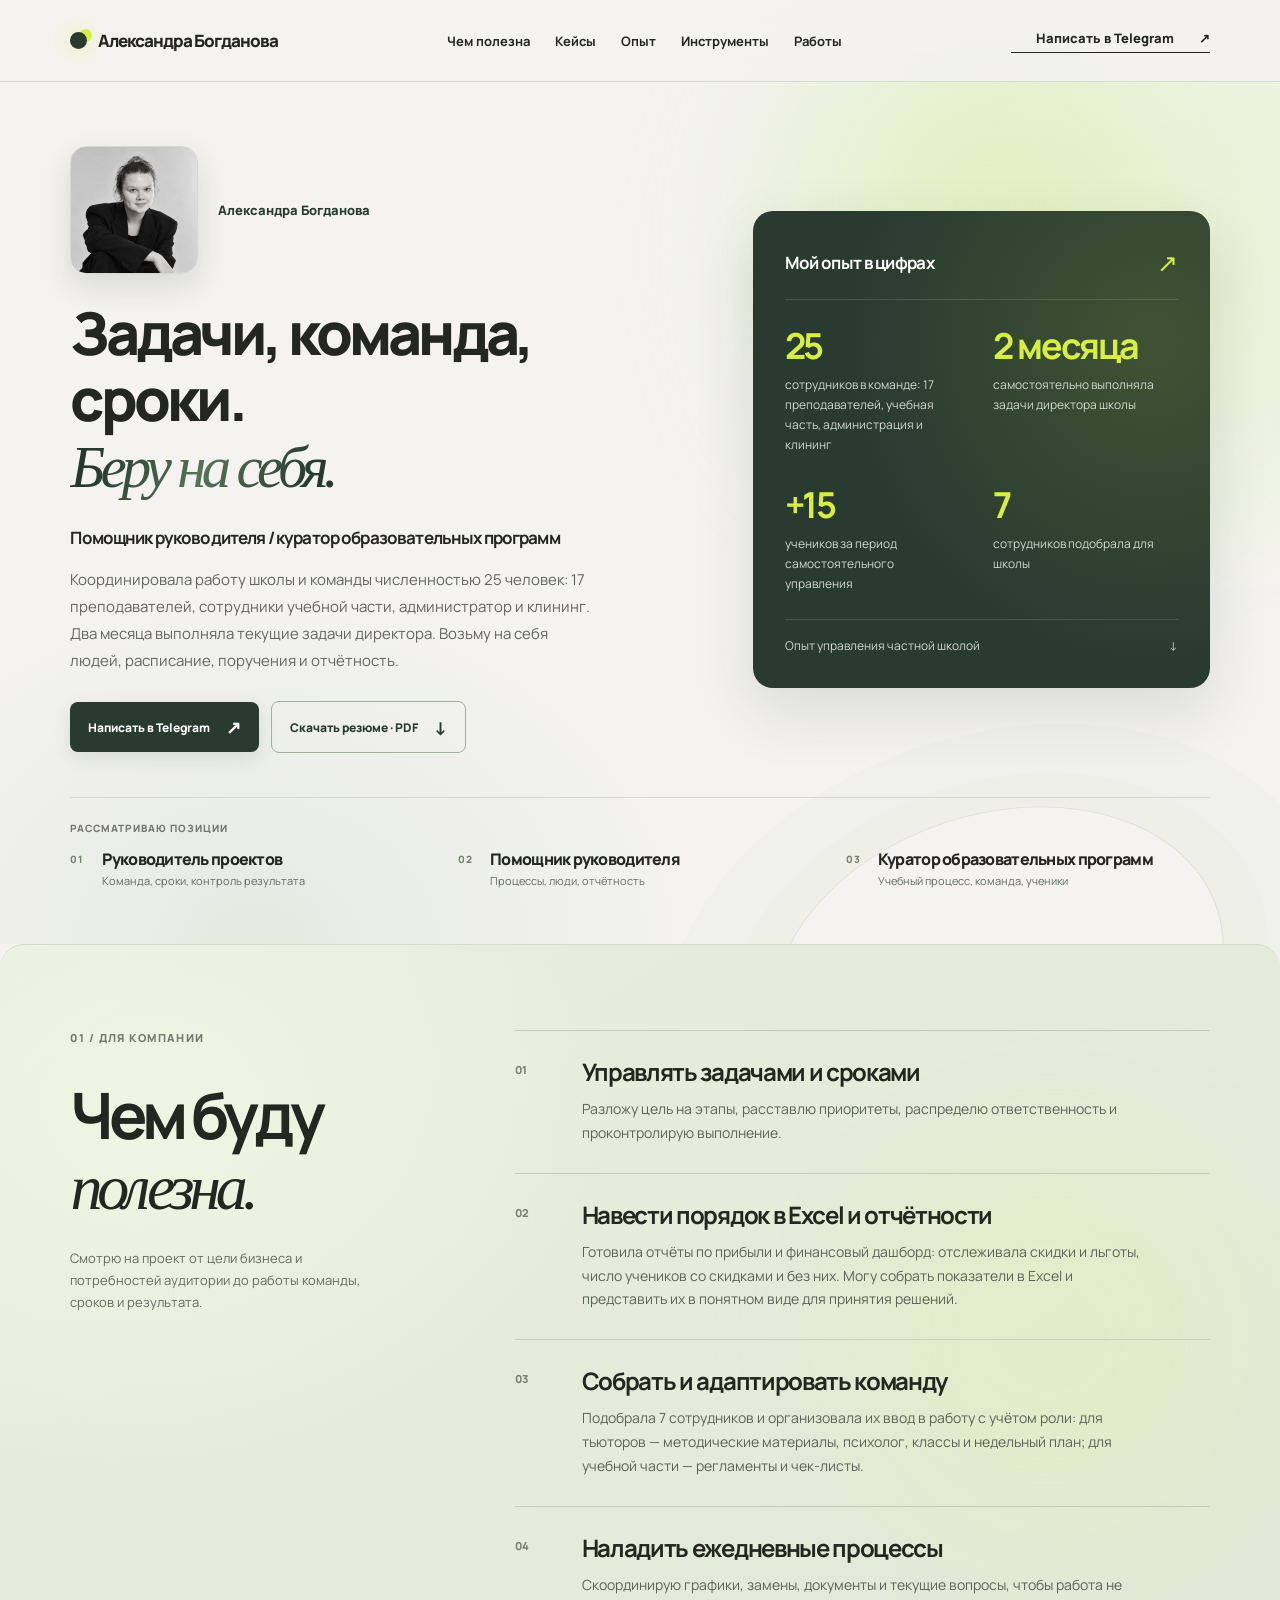
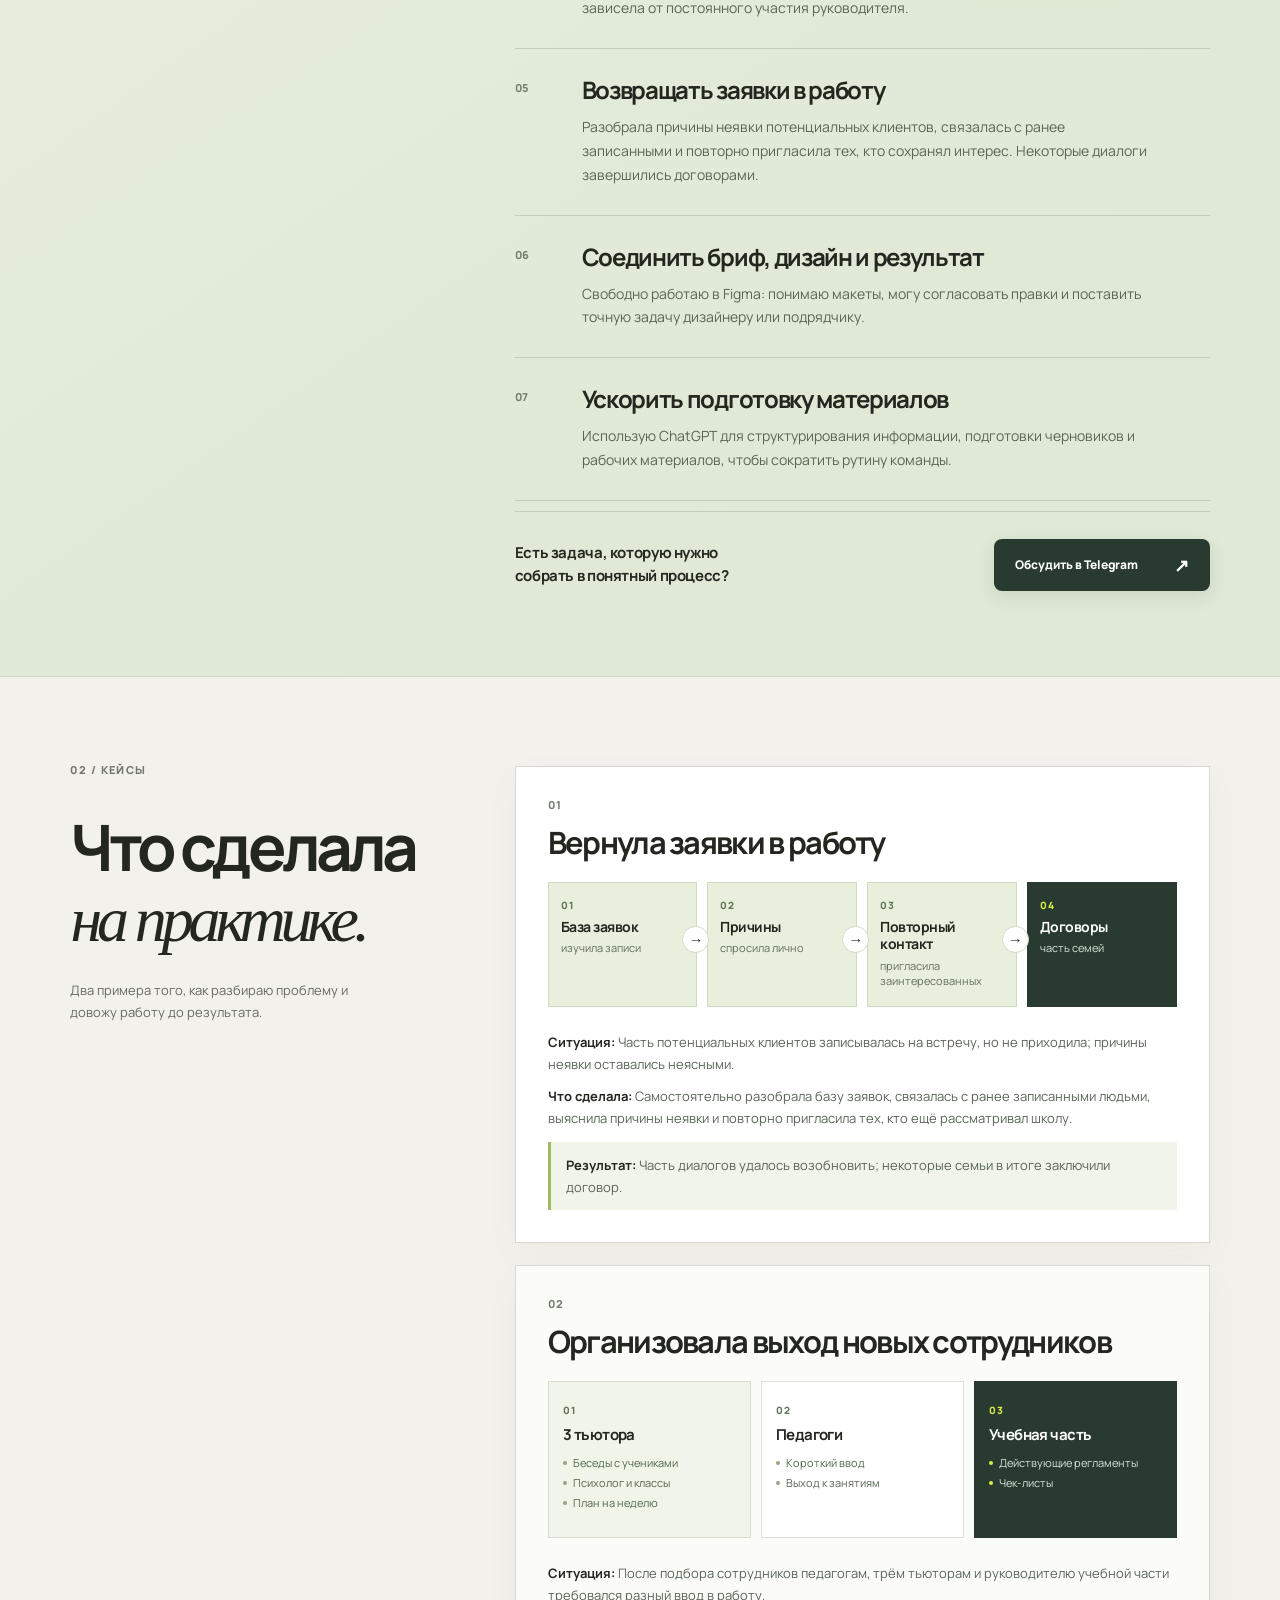
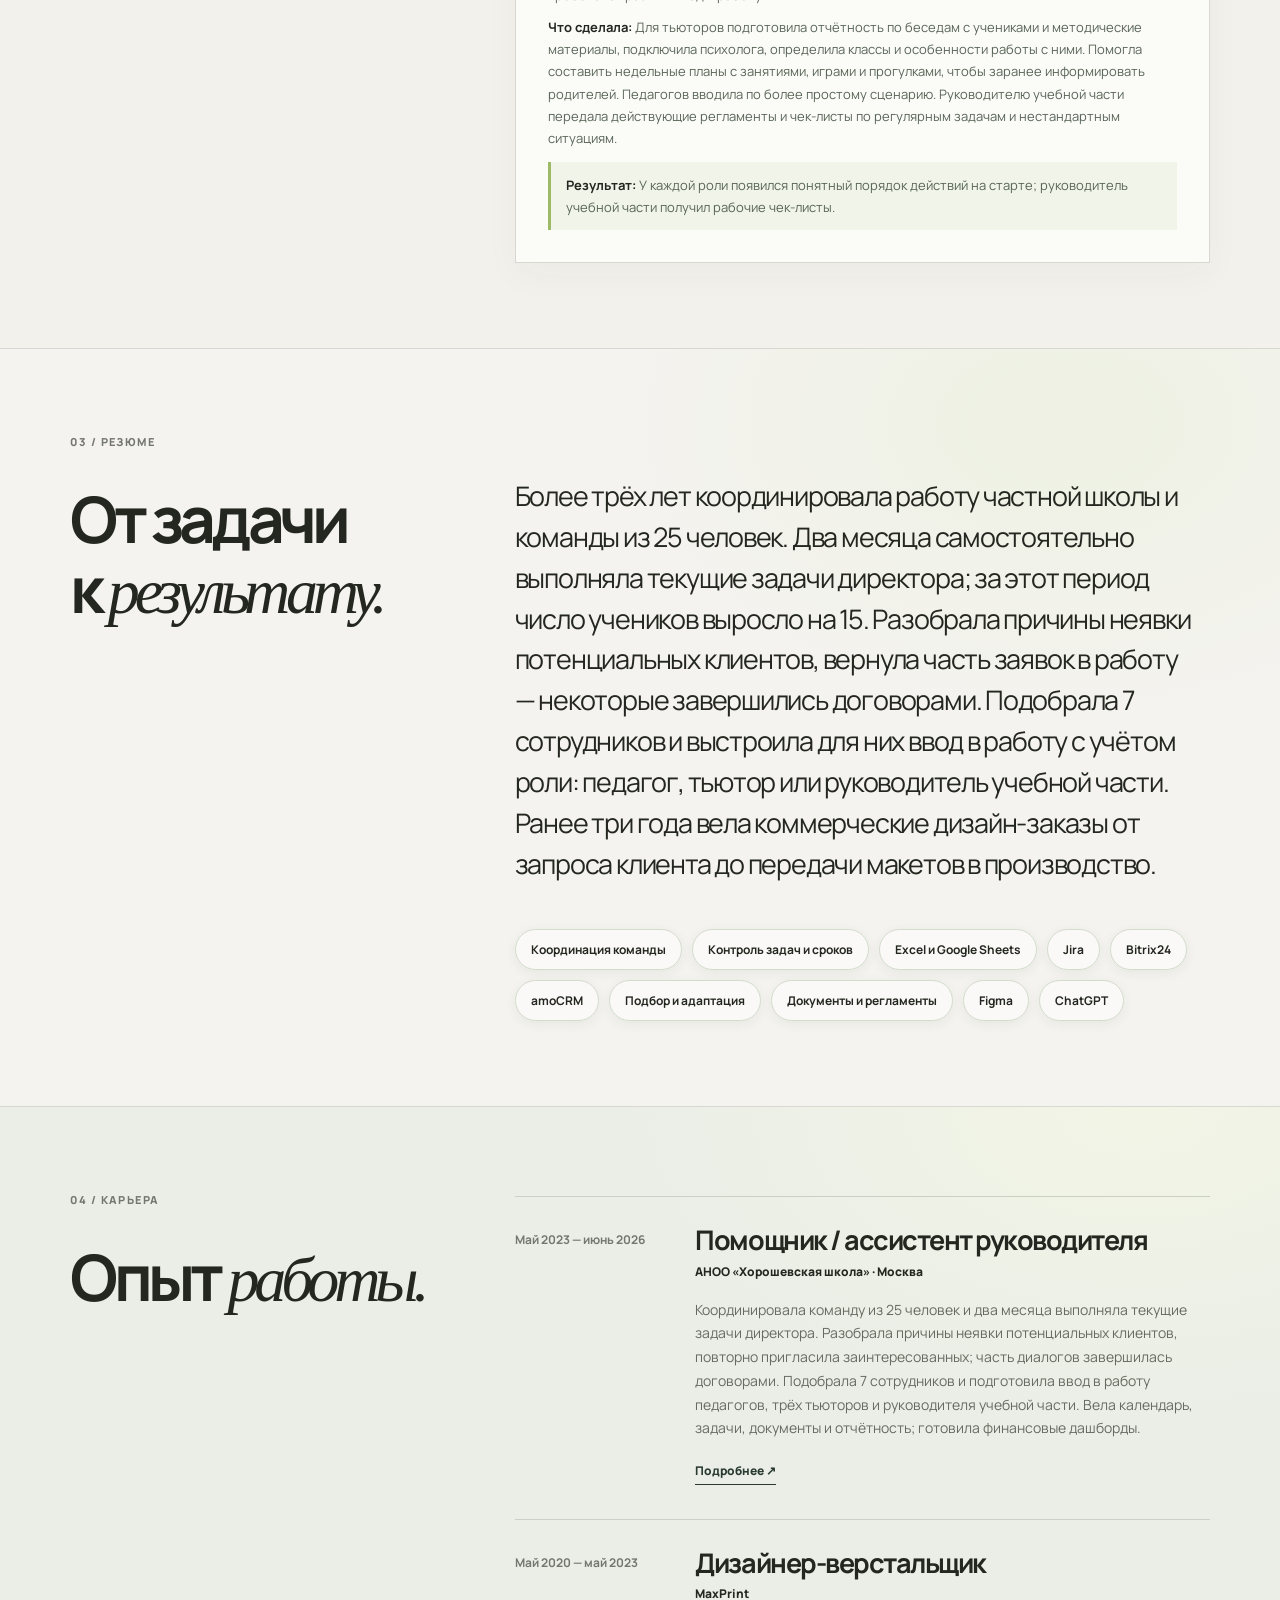
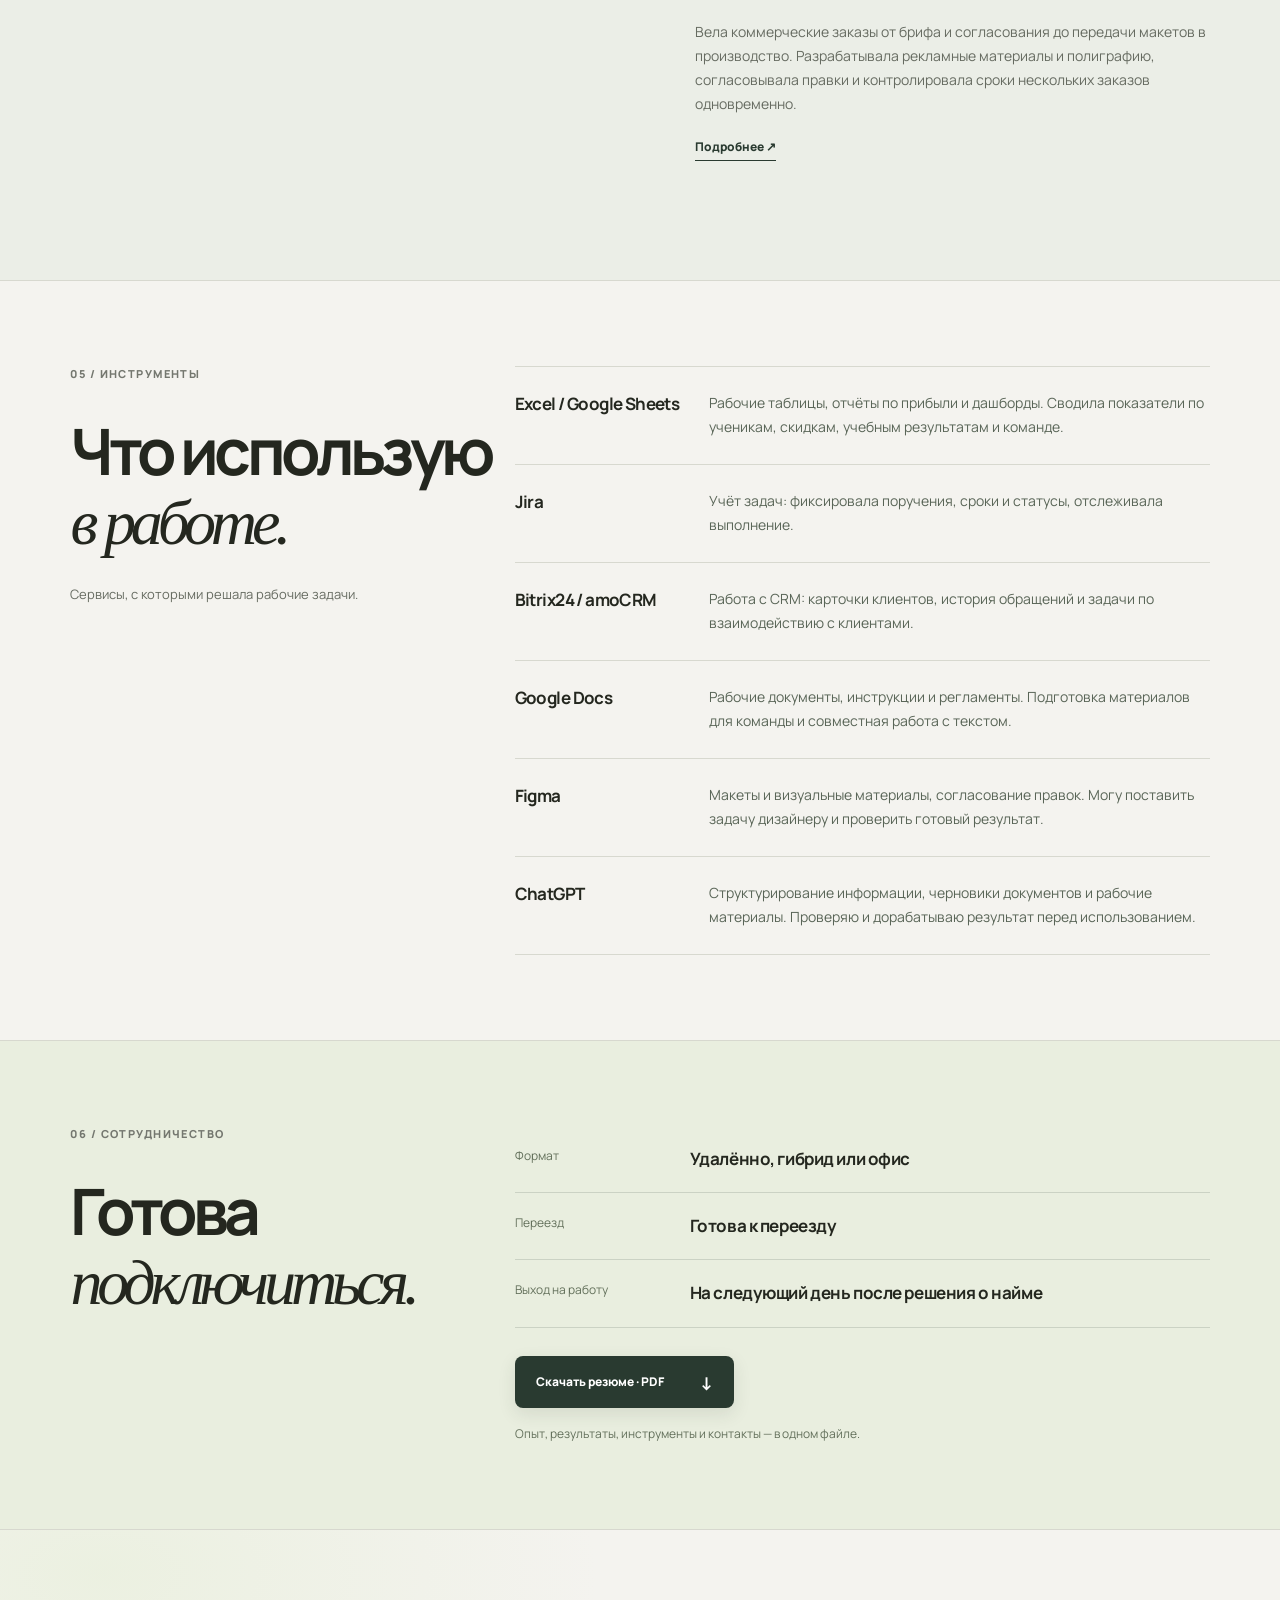
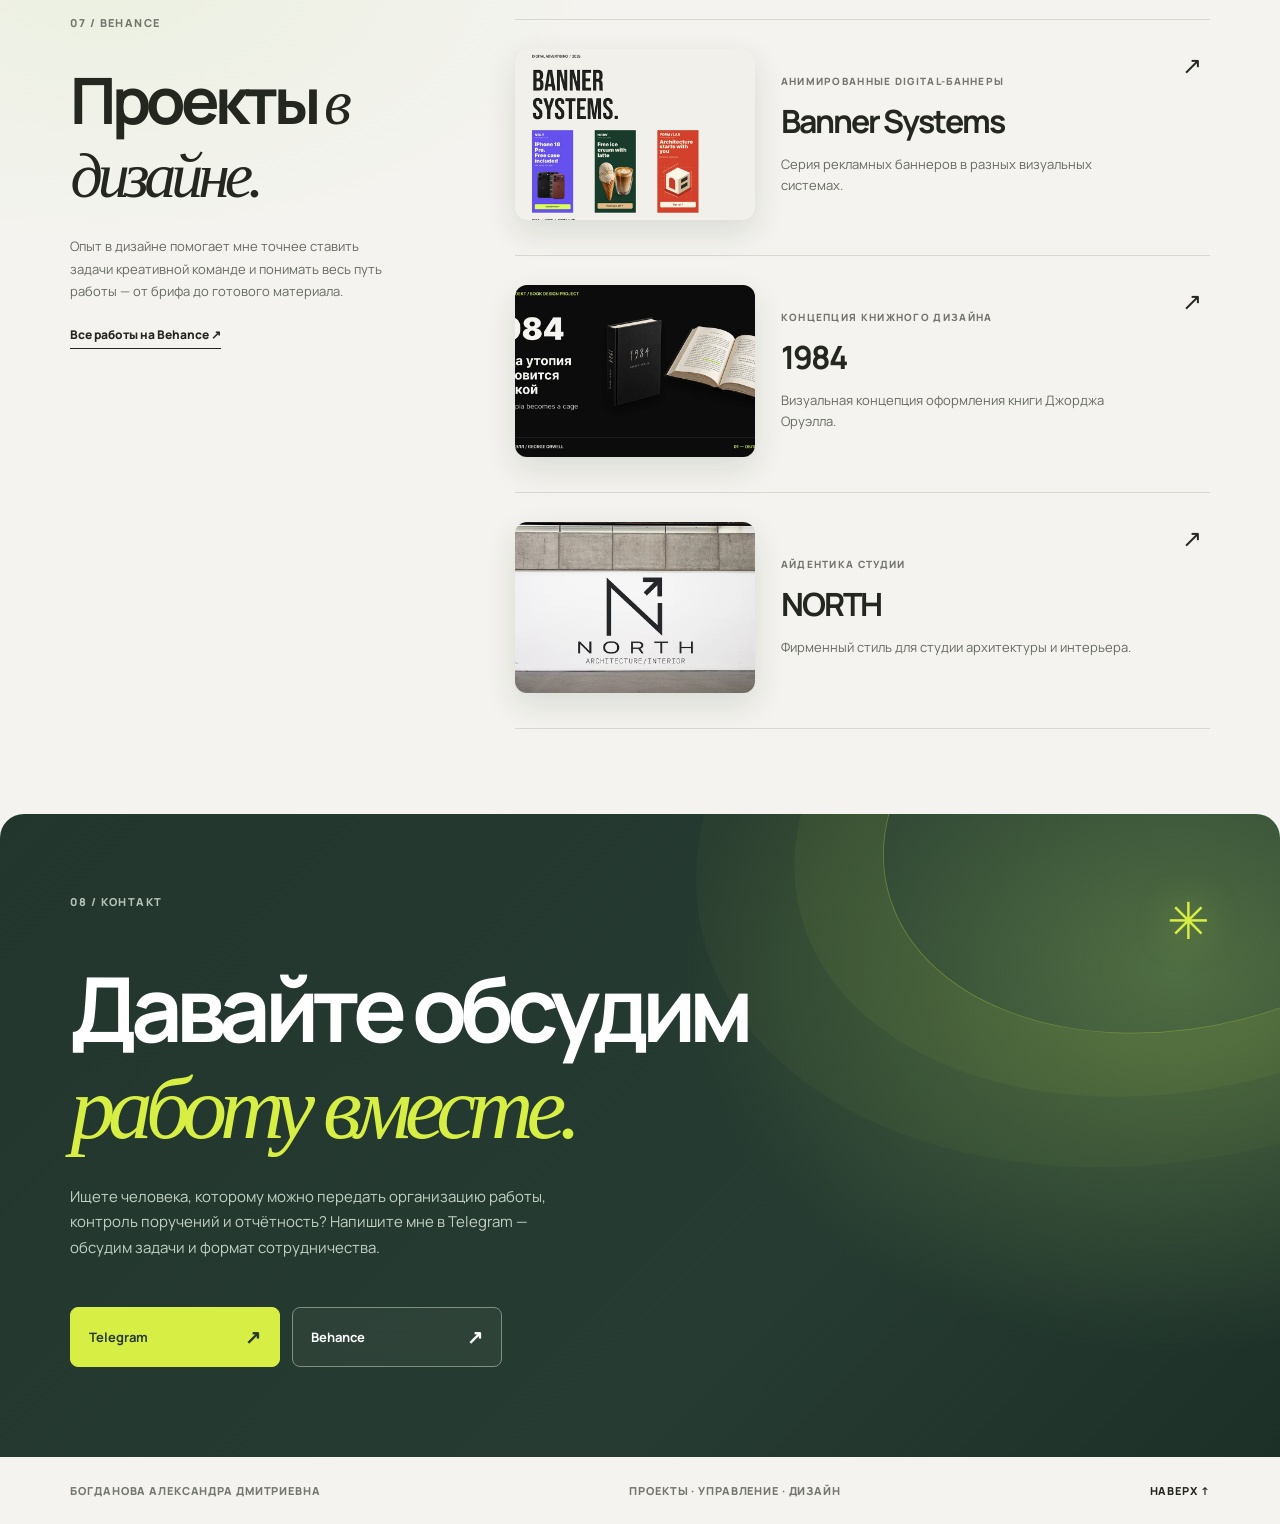
==== commit 1e45a2a8: "Visualize school operations case studies" ====
--- a/index.html
+++ b/index.html
@@ -15,7 +15,7 @@
     <link rel="stylesheet" href="details.css" />
     <link rel="stylesheet" href="modern.css?v=1" />
     <link rel="stylesheet" href="polish.css" />
-    <link rel="stylesheet" href="cases.css" />
+    <link rel="stylesheet" href="cases.css?v=2" />
     <link rel="stylesheet" href="portrait.css" />
   </head>
   <body>
@@ -107,8 +107,8 @@
         <div class="detail-sections" id="detail-sections"></div>
       </div>
     </dialog>
-    <script src="content.js?v=11"></script>
-    <script src="app.js?v=5"></script>
+    <script src="content.js?v=12"></script>
+    <script src="app.js?v=6"></script>
     <script src="resume-extra.js"></script>
     <script src="polish.js"></script>
   </body>
--- a/cases.css
+++ b/cases.css
@@ -1,9 +1,33 @@
 .cases{background:#f3f1ec}
-.case-list{display:grid;gap:18px;padding-top:4px}
-.case-card{border:1px solid var(--line);background:#fff;padding:28px 32px 30px}
-.case-number{display:block;font-size:11px;font-weight:800;letter-spacing:.13em;color:#73816e;margin-bottom:14px}
-.case-card h3{font-size:clamp(23px,2.4vw,33px);line-height:1.2;letter-spacing:-.055em;margin:0 0 20px}
-.case-card p{font-size:13px;line-height:1.7;color:#596557;margin:0 0 11px}
-.case-card p:last-child{margin-bottom:0}
-.case-card strong{color:var(--ink)}
-@media(max-width:600px){.case-card{padding:23px 21px 25px}.case-card h3{font-size:24px}}
+.case-list{display:grid;gap:22px;padding-top:4px}
+.case-card{border:1px solid var(--line);background:#fff;padding:30px 32px 32px;box-shadow:0 12px 35px #293a3009}
+.case-card--roles{background:#fbfcf8}
+.case-number{display:block;font-size:11px;font-weight:800;letter-spacing:.13em;color:#73816e;margin-bottom:12px}
+.case-card h3{font-size:clamp(23px,2.4vw,33px);line-height:1.2;letter-spacing:-.055em;margin:0 0 21px}
+.case-visual{display:grid;gap:10px;margin:0 0 24px}
+.case-visual--flow{grid-template-columns:repeat(4,minmax(0,1fr))}
+.case-flow-step{position:relative;min-width:0;min-height:125px;padding:15px 12px;background:#e9efdd;border:1px solid #cfdbc1;display:flex;flex-direction:column;gap:6px}
+.case-flow-step:last-child{background:#293a30;border-color:#293a30;color:#fff}
+.case-flow-step:not(:last-child)::after{content:"→";position:absolute;z-index:1;right:-13px;top:43px;width:25px;height:25px;display:grid;place-items:center;background:#fff;border:1px solid #cfdbc1;border-radius:50%;color:#293a30;font-size:15px;font-weight:800}
+.case-flow-marker,.case-role-marker{font-size:10px;font-weight:800;letter-spacing:.1em;color:#617657}
+.case-flow-step:last-child .case-flow-marker{color:#d7ee45}
+.case-flow-step strong{font-size:14px;line-height:1.25;letter-spacing:-.035em}
+.case-flow-step>span:last-child{font-size:11px;line-height:1.35;color:#60705b}
+.case-flow-step:last-child>span:last-child{color:#d6e4d6}
+.case-visual--roles{grid-template-columns:repeat(3,minmax(0,1fr))}
+.case-role{min-width:0;min-height:157px;border:1px solid #d6ddd0;background:#f0f4e9;padding:15px 14px}
+.case-role:nth-child(2){background:#fff;border-color:#dde1d8}
+.case-role:nth-child(3){background:#293a30;border-color:#293a30;color:#fff}
+.case-role:nth-child(3) .case-role-marker{color:#d7ee45}
+.case-role strong{display:block;font-size:15px;line-height:1.3;margin:6px 0 10px;letter-spacing:-.035em}
+.case-role ul{list-style:none;padding:0;margin:0;display:grid;gap:5px}
+.case-role li{font-size:11px;line-height:1.4;color:#566653;padding-left:10px;position:relative}
+.case-role li::before{content:"";position:absolute;left:0;top:.54em;width:4px;height:4px;background:#91a780;border-radius:50%}
+.case-role:nth-child(3) li{color:#d6e4d6}
+.case-role:nth-child(3) li::before{background:#d7ee45}
+.case-story{display:grid;gap:10px}
+.case-story p{font-size:13px;line-height:1.7;color:#596557;margin:0}
+.case-story strong{color:var(--ink)}
+.case-outcome{border-left:3px solid #9dbb67;background:#f0f4e9;padding:12px 15px;margin-top:3px!important}
+@media(max-width:900px){.case-visual--flow{grid-template-columns:repeat(2,minmax(0,1fr))}.case-flow-step:nth-child(2)::after{display:none}}
+@media(max-width:600px){.case-card{padding:23px 21px 25px}.case-card h3{font-size:24px}.case-visual--roles{grid-template-columns:1fr}.case-role{min-height:0}.case-visual--flow{gap:8px}.case-flow-step{min-height:112px}.case-flow-step strong{font-size:13px}.case-flow-step:nth-child(2)::after{display:none}}
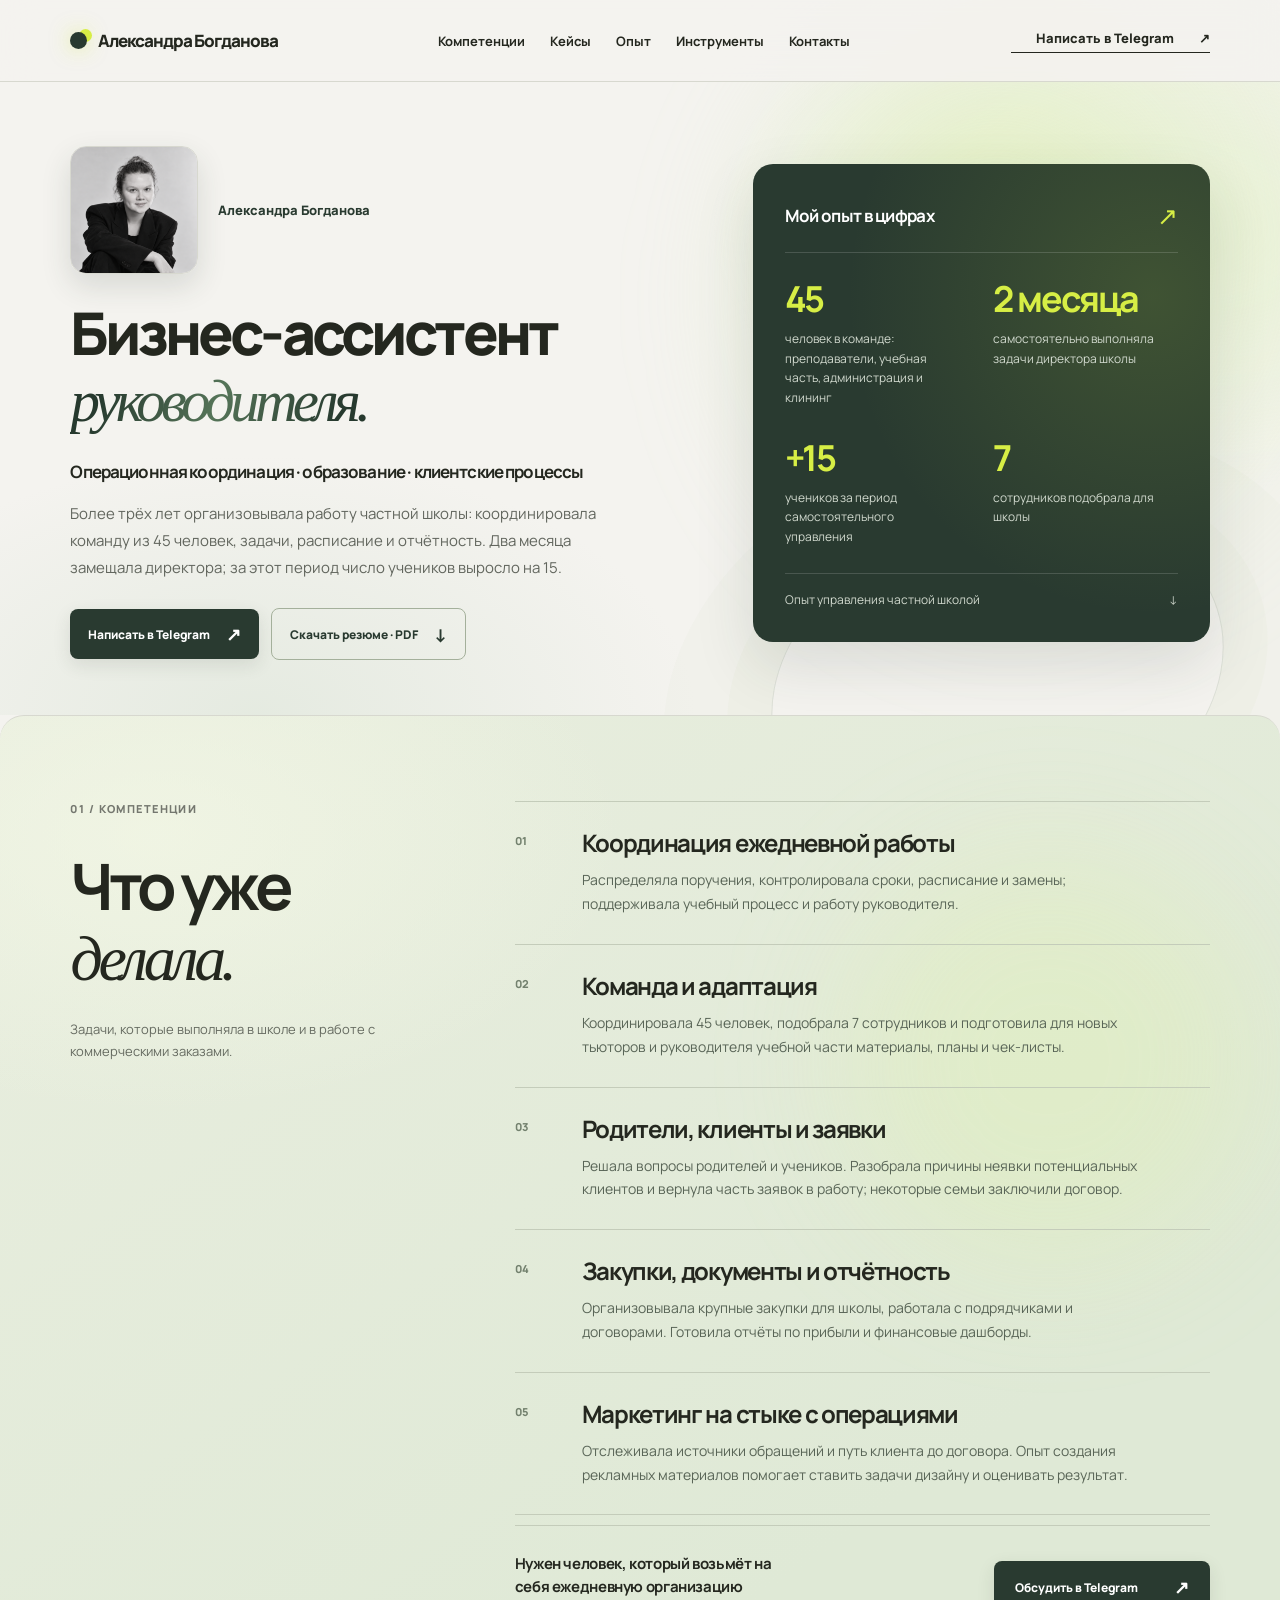
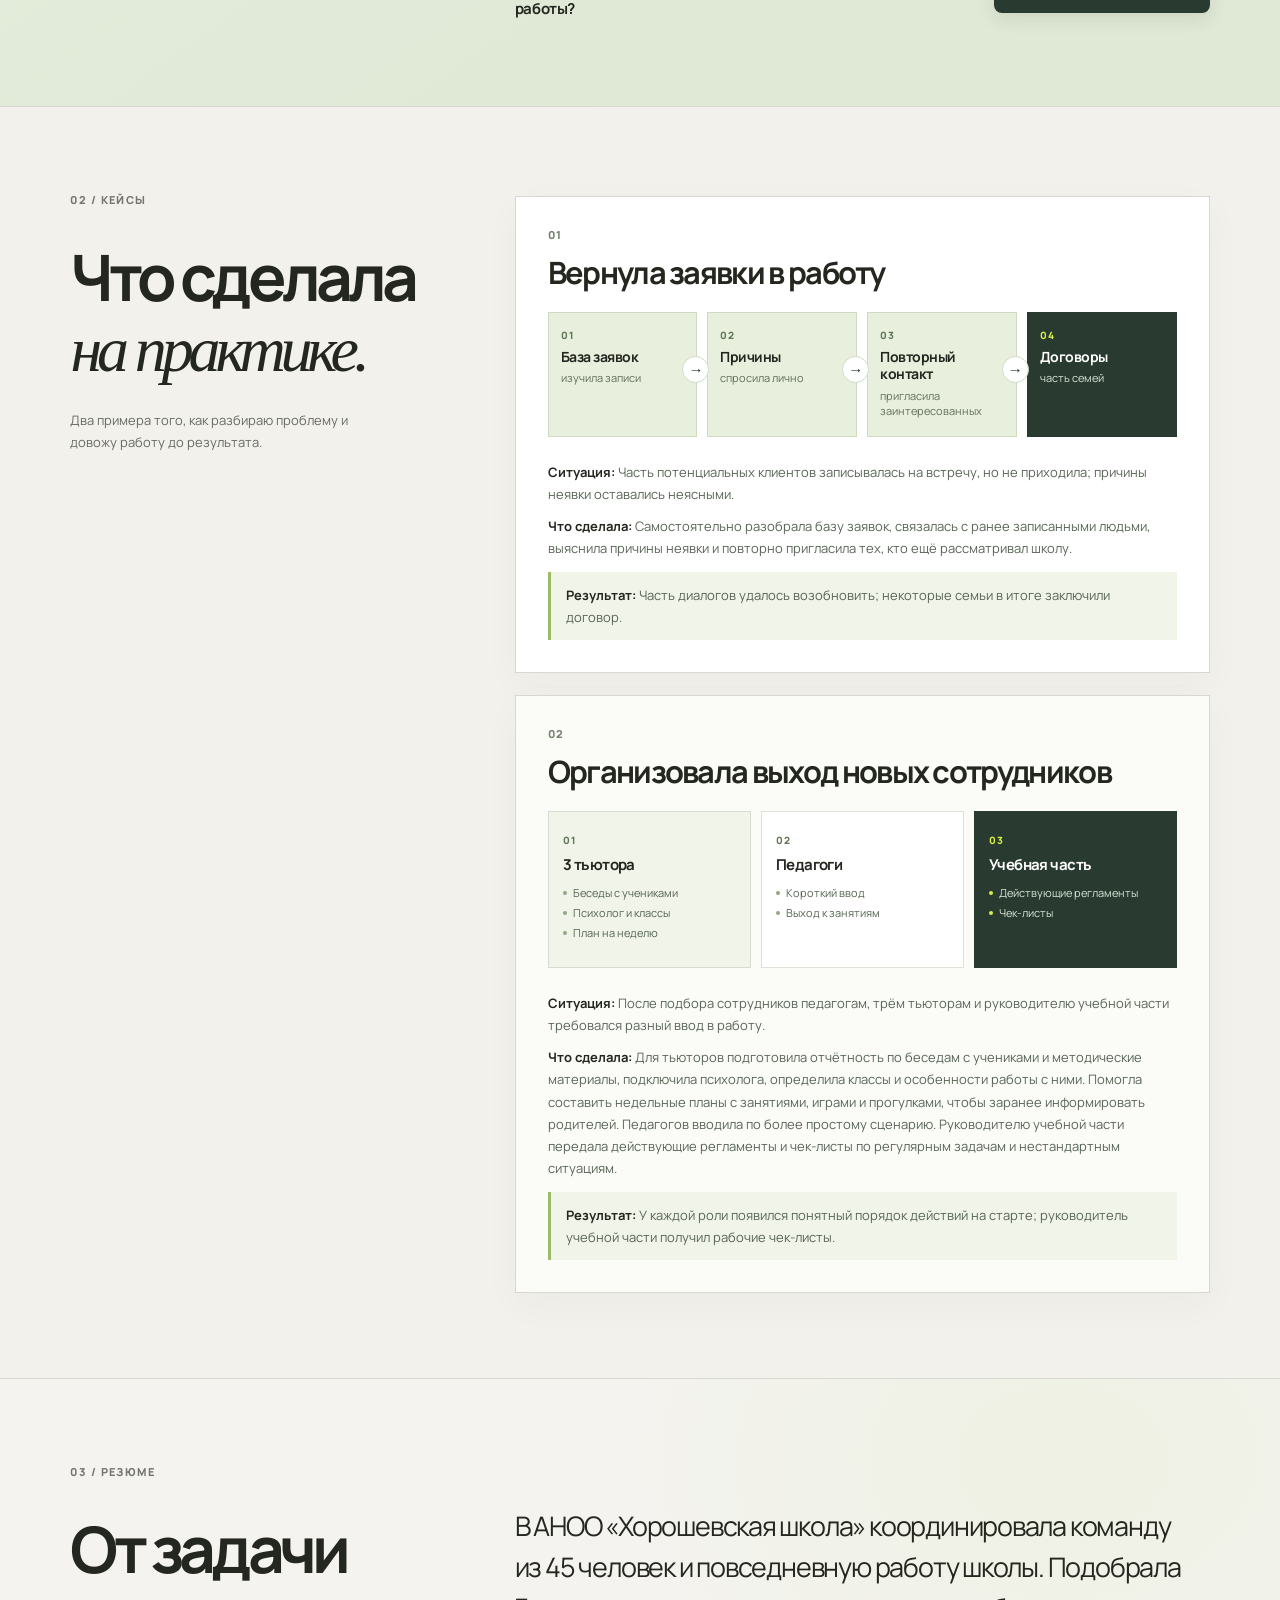
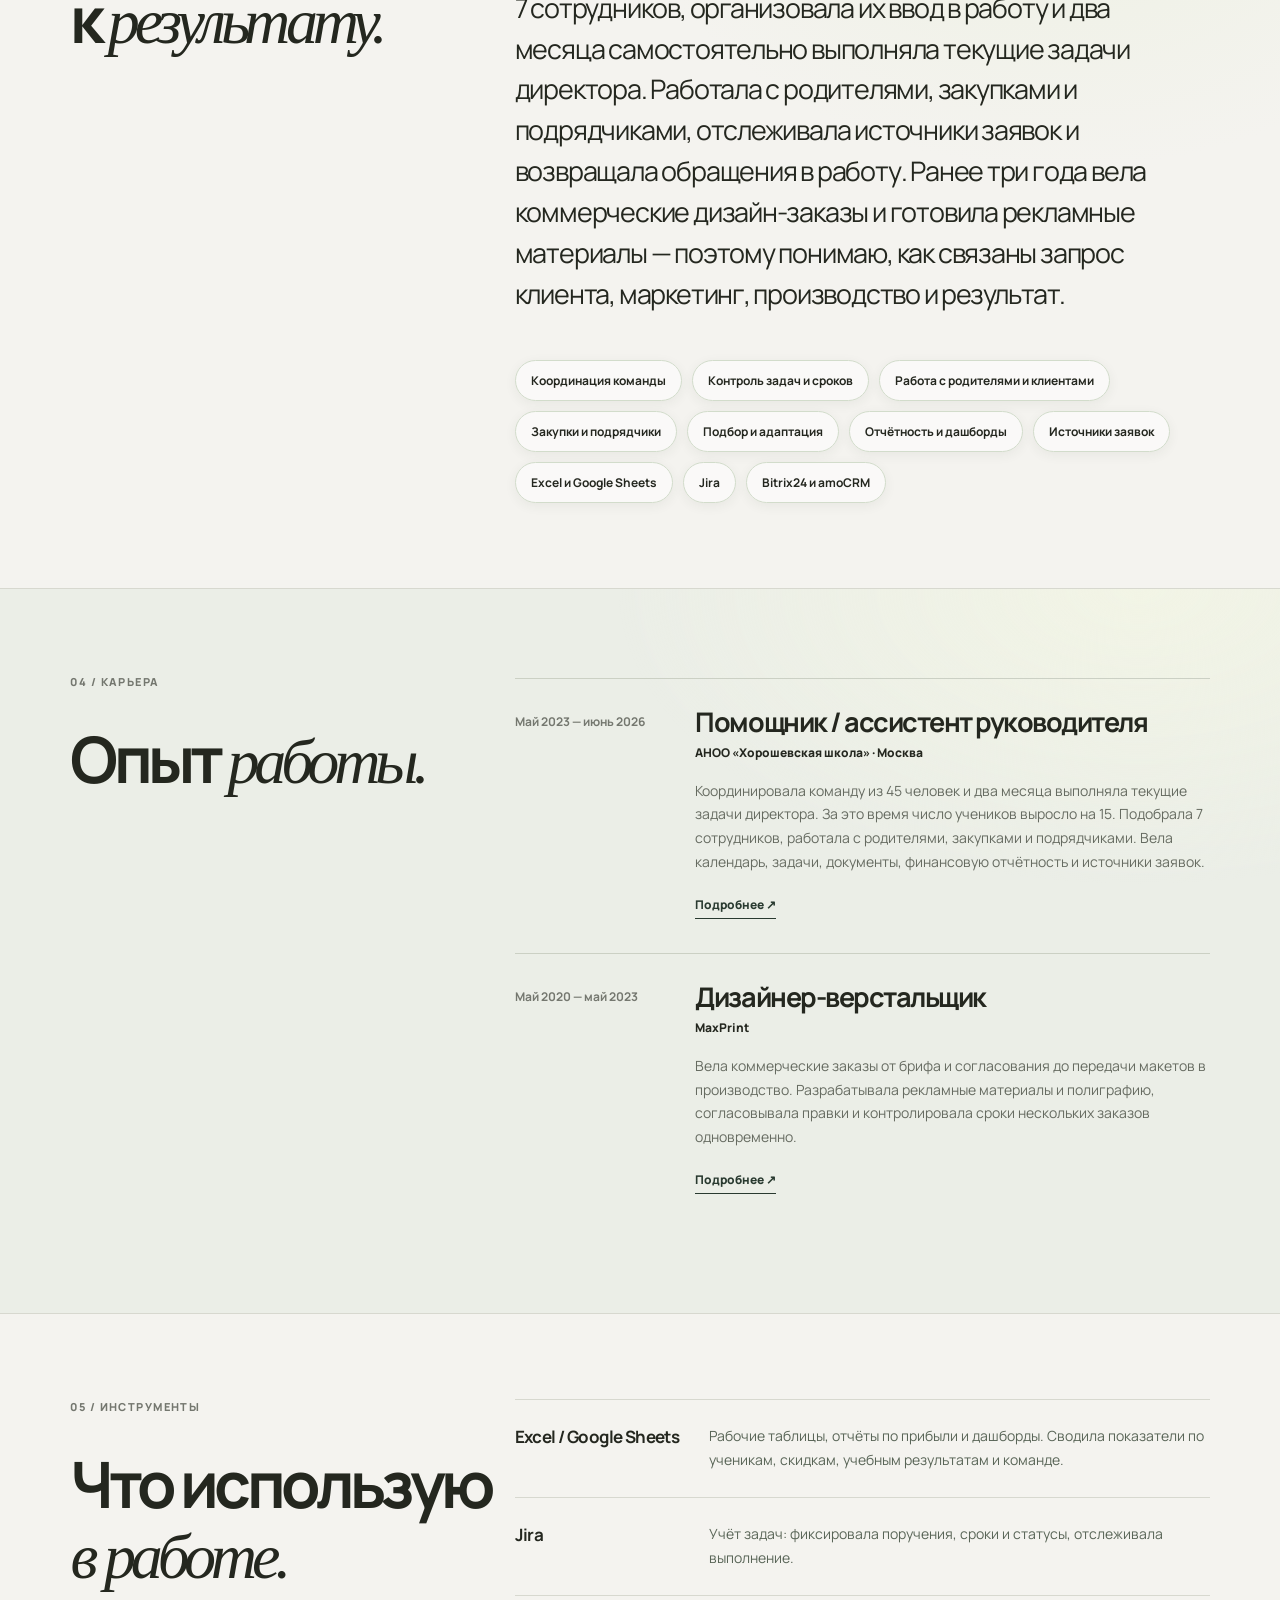
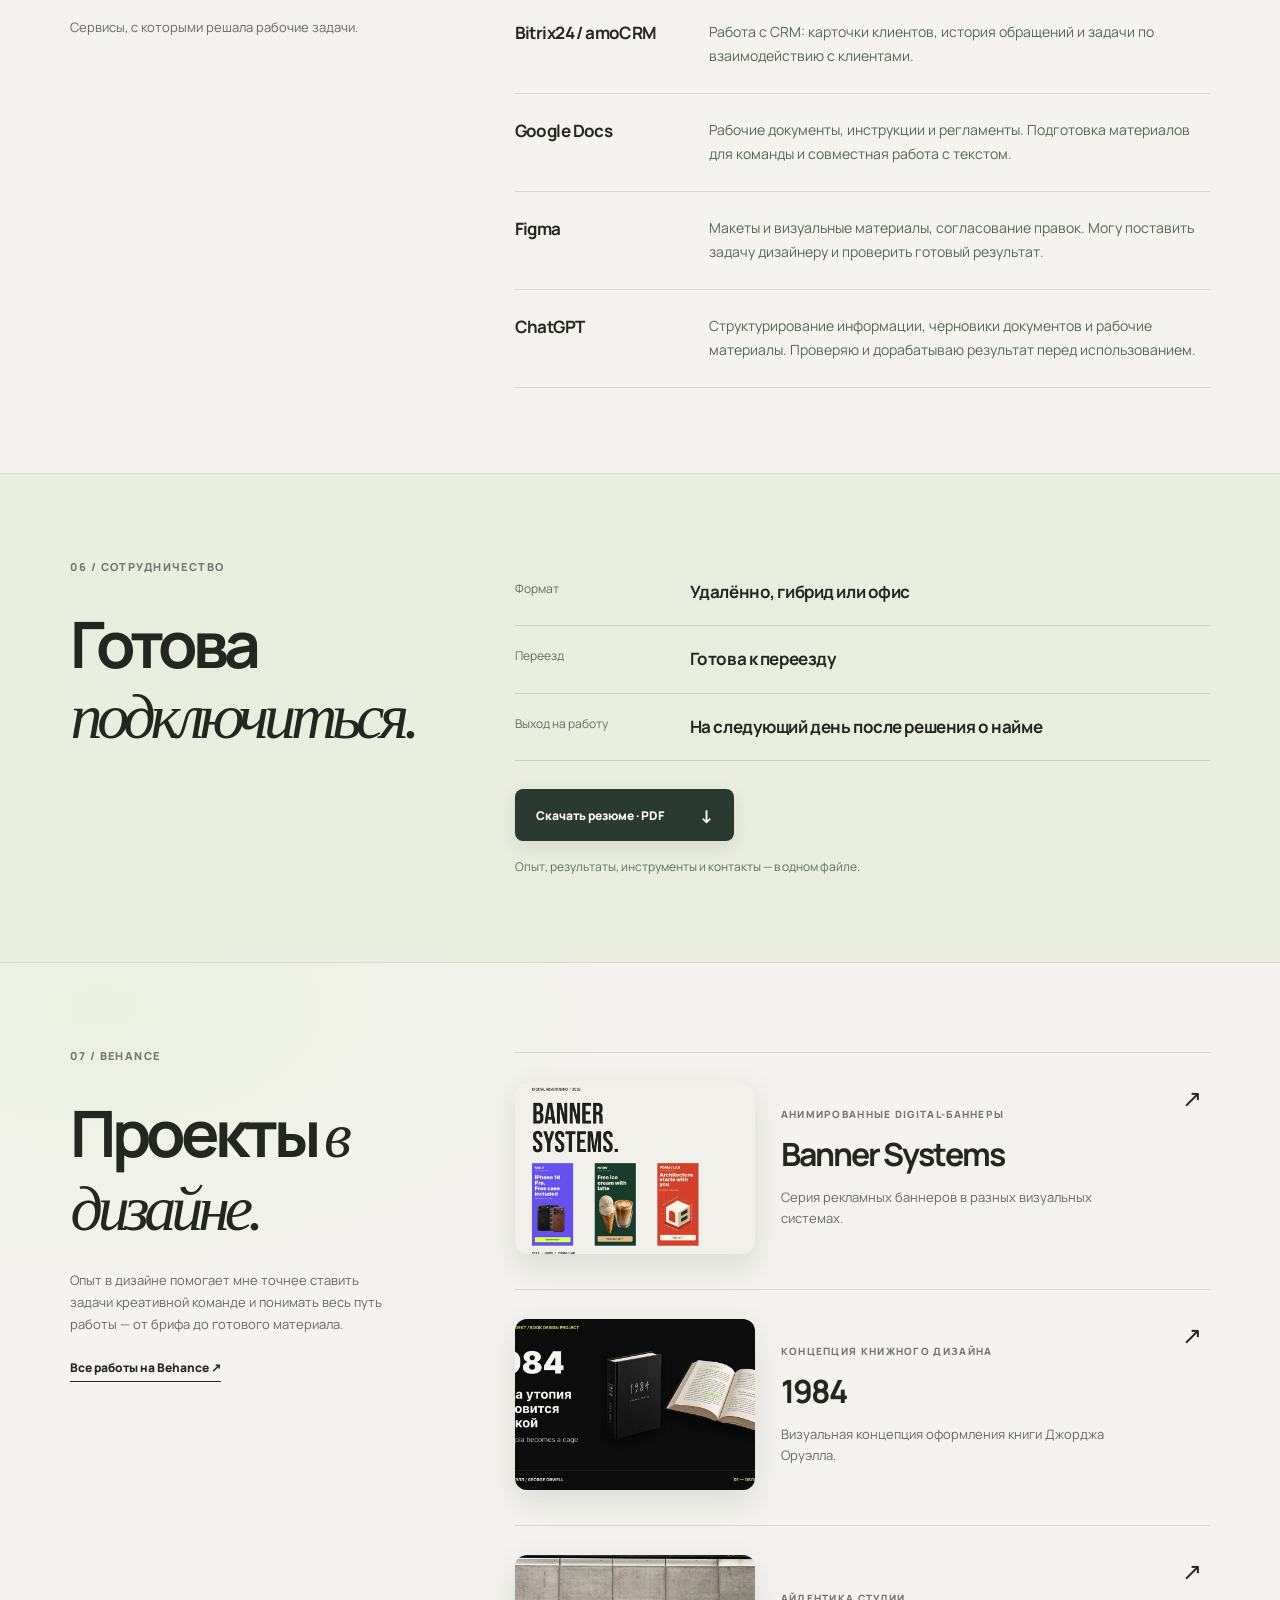
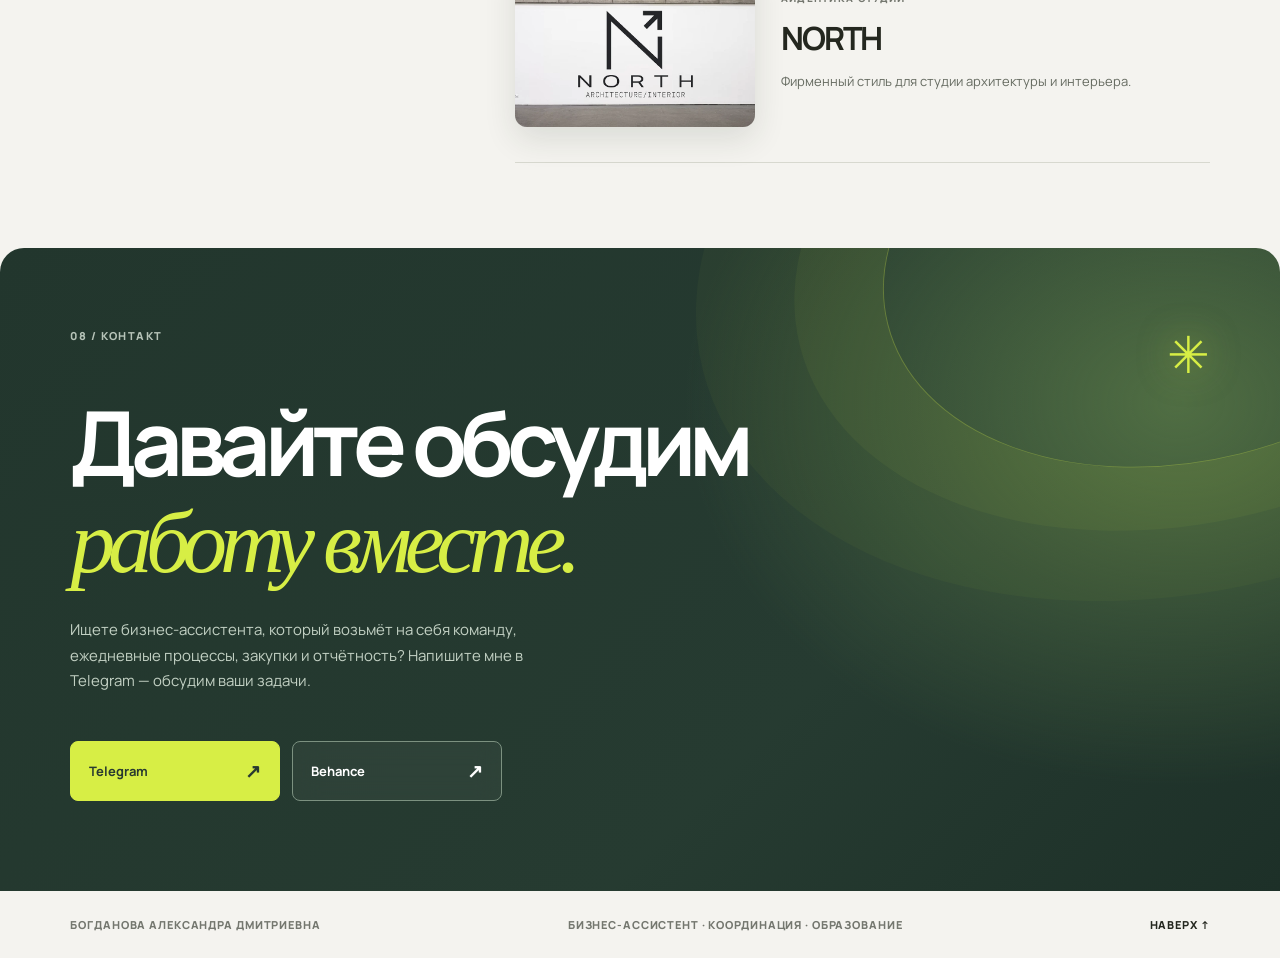
==== commit 9535bf59: "Focus resume site on business assistant role" ====
--- a/index.html
+++ b/index.html
@@ -4,8 +4,8 @@
     <meta charset="utf-8" />
     <meta name="viewport" content="width=device-width, initial-scale=1" />
     <meta name="theme-color" content="#f3f1ec" />
-    <meta name="description" content="Богданова Александра Дмитриевна — помощник руководителя, куратор образовательных программ, координатор проектов. Опыт управления школой и командой из 25 человек." />
-    <title>Богданова Александра Дмитриевна — помощник руководителя и куратор образовательных программ</title>
+    <meta name="description" content="Александра Богданова — бизнес-ассистент руководителя. Координировала команду из 45 человек, замещала директора школы, работала с закупками, родителями и отчётностью." />
+    <title>Александра Богданова — бизнес-ассистент руководителя</title>
     <link rel="stylesheet" href="fonts.css" />
     <link rel="stylesheet" href="styles.css" />
     <link rel="stylesheet" href="enhancements.css" />
@@ -24,10 +24,10 @@
       <header class="site-header" id="top">
         <a class="wordmark" href="#top" aria-label="На главную"><span class="wordmark-dot"></span><span data-field="shortName">Александра Богданова</span></a>
         <nav class="desktop-nav" aria-label="Основная навигация">
-          <a href="#value">Чем полезна</a>
+          <a href="#value">Компетенции</a>
           <a href="#cases">Кейсы</a>
           <a href="#experience">Опыт</a><a href="#tools">Инструменты</a>
-          <a href="#projects">Работы</a>
+          <a href="#contact">Контакты</a>
         </nav>
         <a class="header-link" href="https://t.me/Dmitrievna_DE" target="_blank" rel="noopener noreferrer" data-umami-event="Клик: Telegram" aria-label="Написать в Telegram"><span class="header-desktop-label">Написать в Telegram</span><span class="header-mobile-label">Telegram</span><span aria-hidden="true">↗</span></a>
       </header>
@@ -39,30 +39,23 @@
               <img class="hero-portrait" src="assets/alexandra-bogdanova-portrait.png" alt="Александра Богданова" width="128" height="128" fetchpriority="high" />
               <p class="eyebrow" data-field="location">Александра Богданова</p>
             </div>
-            <h1 id="hero-title">Задачи, команда, сроки.<br><em>Беру на себя.</em></h1>
-            <p class="hero-role" data-field="role">Руководитель проектов</p>
+            <h1 id="hero-title">Бизнес-ассистент<br><em>руководителя.</em></h1>
+            <p class="hero-role" data-field="role">Операционная координация · образование · клиентские процессы</p>
 
-            <p class="hero-intro" data-field="intro">Беру на себя планирование, координацию команды, контроль сроков и отчётность — чтобы руководитель видел результат без постоянного ручного контроля.</p>
+            <p class="hero-intro" data-field="intro">Более трёх лет организовывала работу частной школы: координировала команду из 45 человек, задачи, расписание и отчётность. Два месяца замещала директора; за этот период число учеников выросло на 15.</p>
             <div class="hero-actions">
               <a class="button button-primary" href="https://t.me/Dmitrievna_DE" target="_blank" rel="noopener noreferrer" data-umami-event="Клик: Telegram">Написать в Telegram <span aria-hidden="true">↗</span></a>
               <a class="button button-resume" href="assets/alexandra-bogdanova-resume.pdf" download="Alexandra-Bogdanova-Resume.pdf">Скачать резюме · PDF <span aria-hidden="true">↓</span></a>
             </div>
           </div>
           <aside class="hero-results" aria-labelledby="results-title"><div class="results-heading"><h2 id="results-title">Мой опыт в цифрах</h2><span aria-hidden="true">↗</span></div><div class="proof-list" id="proof-list"></div><a class="results-source" href="#experience"><span>Опыт управления частной школой</span><span aria-hidden="true">↓</span></a></aside>
-            <div class="hero-positions" aria-label="Профессиональные направления">
-              <p class="hero-positions-label">Рассматриваю позиции</p>
-              <ul class="hero-positions-list">
-                <li><span class="position-number">01</span><strong>Руководитель проектов</strong><span>Команда, сроки, контроль результата</span></li>
-                <li><span class="position-number">02</span><strong>Помощник руководителя</strong><span>Процессы, люди, отчётность</span></li>
-                <li><span class="position-number">03</span><strong>Куратор образовательных программ</strong><span>Учебный процесс, команда, ученики</span></li>
-              </ul>
-            </div>
+
         </section>
 
         <section class="section value" id="value" aria-labelledby="value-title">
-          <div class="section-heading"><span class="section-number">01 / Для компании</span><h2 id="value-title">Чем буду<br><em>полезна.</em></h2><p class="section-note">Смотрю на проект от цели бизнеса и потребностей аудитории до работы команды, сроков и результата.</p></div>
+          <div class="section-heading"><span class="section-number">01 / Компетенции</span><h2 id="value-title">Что уже<br><em>делала.</em></h2><p class="section-note">Задачи, которые выполняла в школе и в работе с коммерческими заказами.</p></div>
           <div class="value-list" id="value-list"></div>
-          <div class="value-cta"><p>Есть задача, которую нужно собрать в понятный процесс?</p><a class="button button-primary" href="https://t.me/Dmitrievna_DE" target="_blank" rel="noopener noreferrer" data-umami-event="Клик: Telegram">Обсудить в Telegram <span aria-hidden="true">↗</span></a></div>
+          <div class="value-cta"><p>Нужен человек, который возьмёт на себя ежедневную организацию работы?</p><a class="button button-primary" href="https://t.me/Dmitrievna_DE" target="_blank" rel="noopener noreferrer" data-umami-event="Клик: Telegram">Обсудить в Telegram <span aria-hidden="true">↗</span></a></div>
         </section>
 
         <section class="section cases" id="cases" aria-labelledby="cases-title">
@@ -95,7 +88,7 @@
         </section>
       </main>
 
-      <footer class="site-footer"><span data-field="footerName">Богданова Александра Дмитриевна</span><span>Проекты · Управление · Дизайн</span><a href="#top">Наверх ↑</a></footer>
+      <footer class="site-footer"><span data-field="footerName">Богданова Александра Дмитриевна</span><span>Бизнес-ассистент · Координация · Образование</span><a href="#top">Наверх ↑</a></footer>
     </div>
     <dialog class="detail-dialog" id="detail-dialog" aria-labelledby="detail-title">
       <div class="detail-shell">
@@ -107,7 +100,7 @@
         <div class="detail-sections" id="detail-sections"></div>
       </div>
     </dialog>
-    <script src="content.js?v=12"></script>
+    <script src="content.js?v=13"></script>
     <script src="app.js?v=6"></script>
     <script src="resume-extra.js"></script>
     <script src="polish.js"></script>
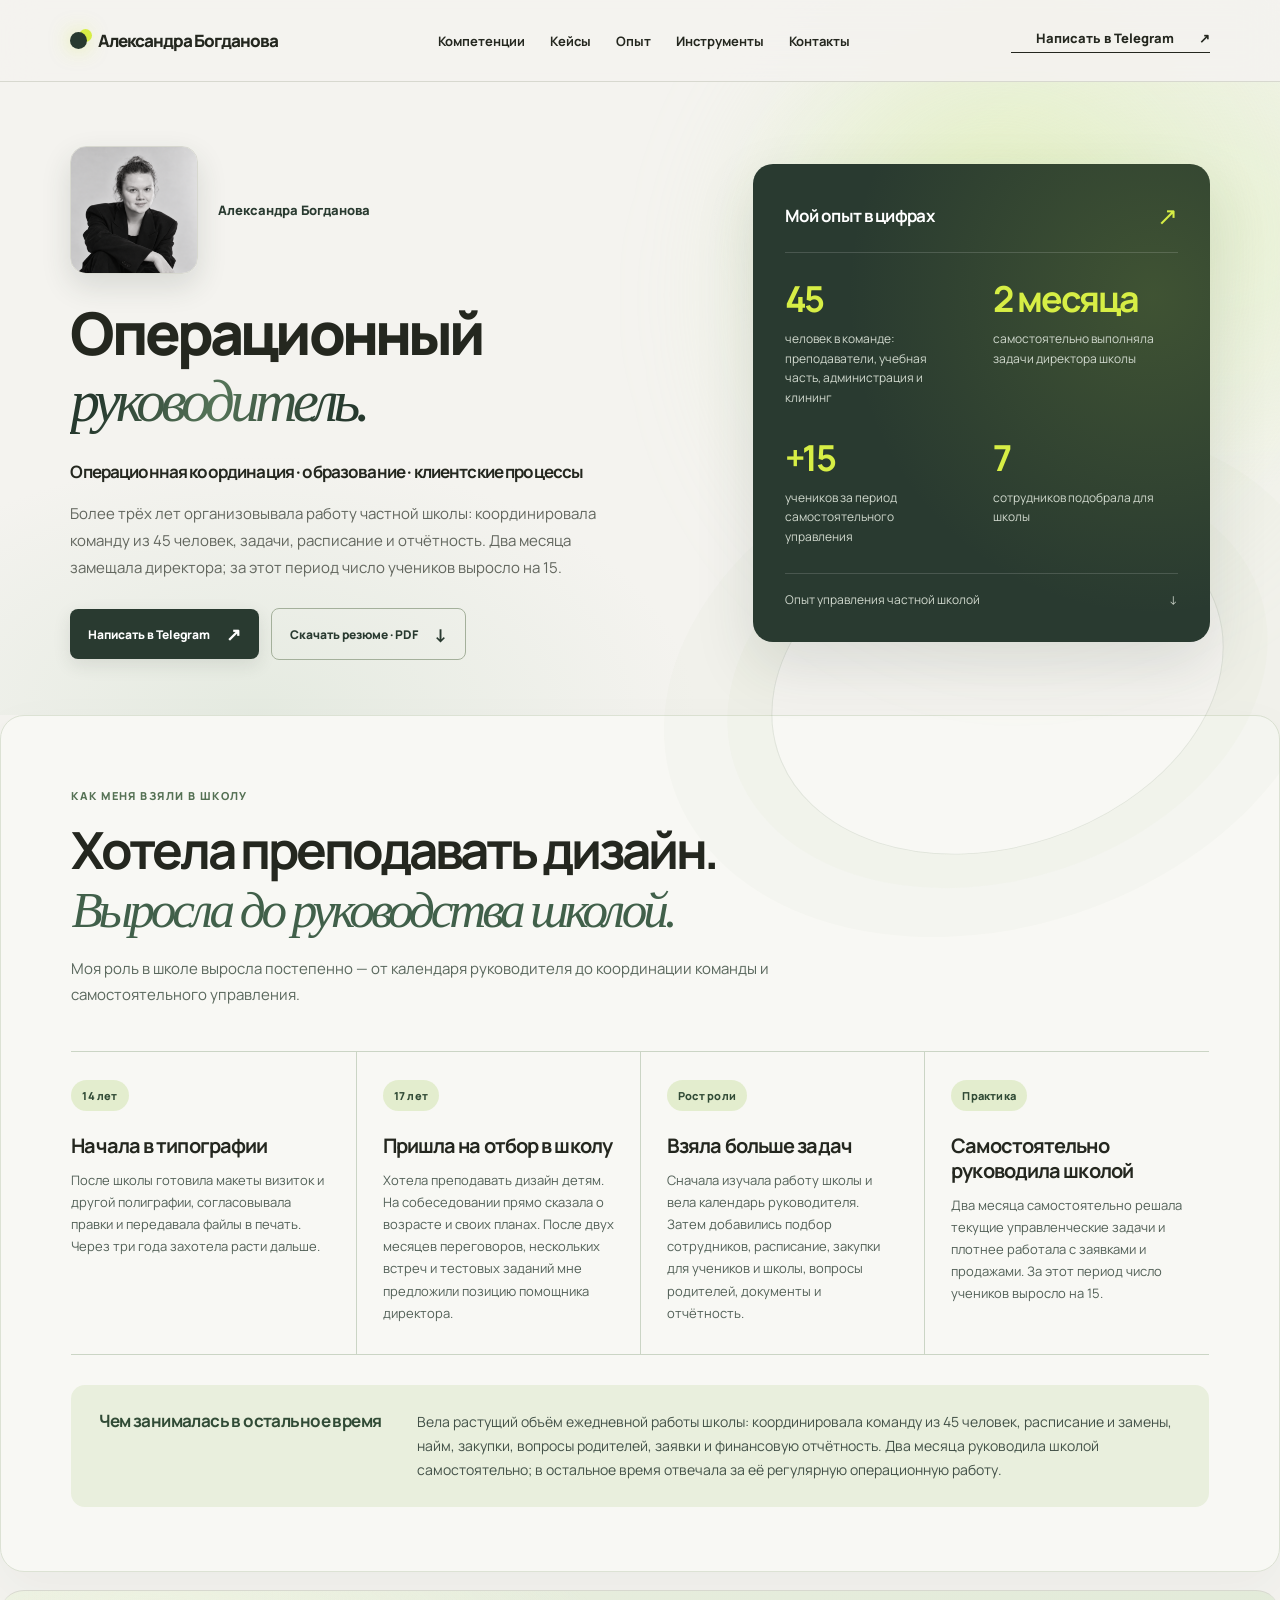
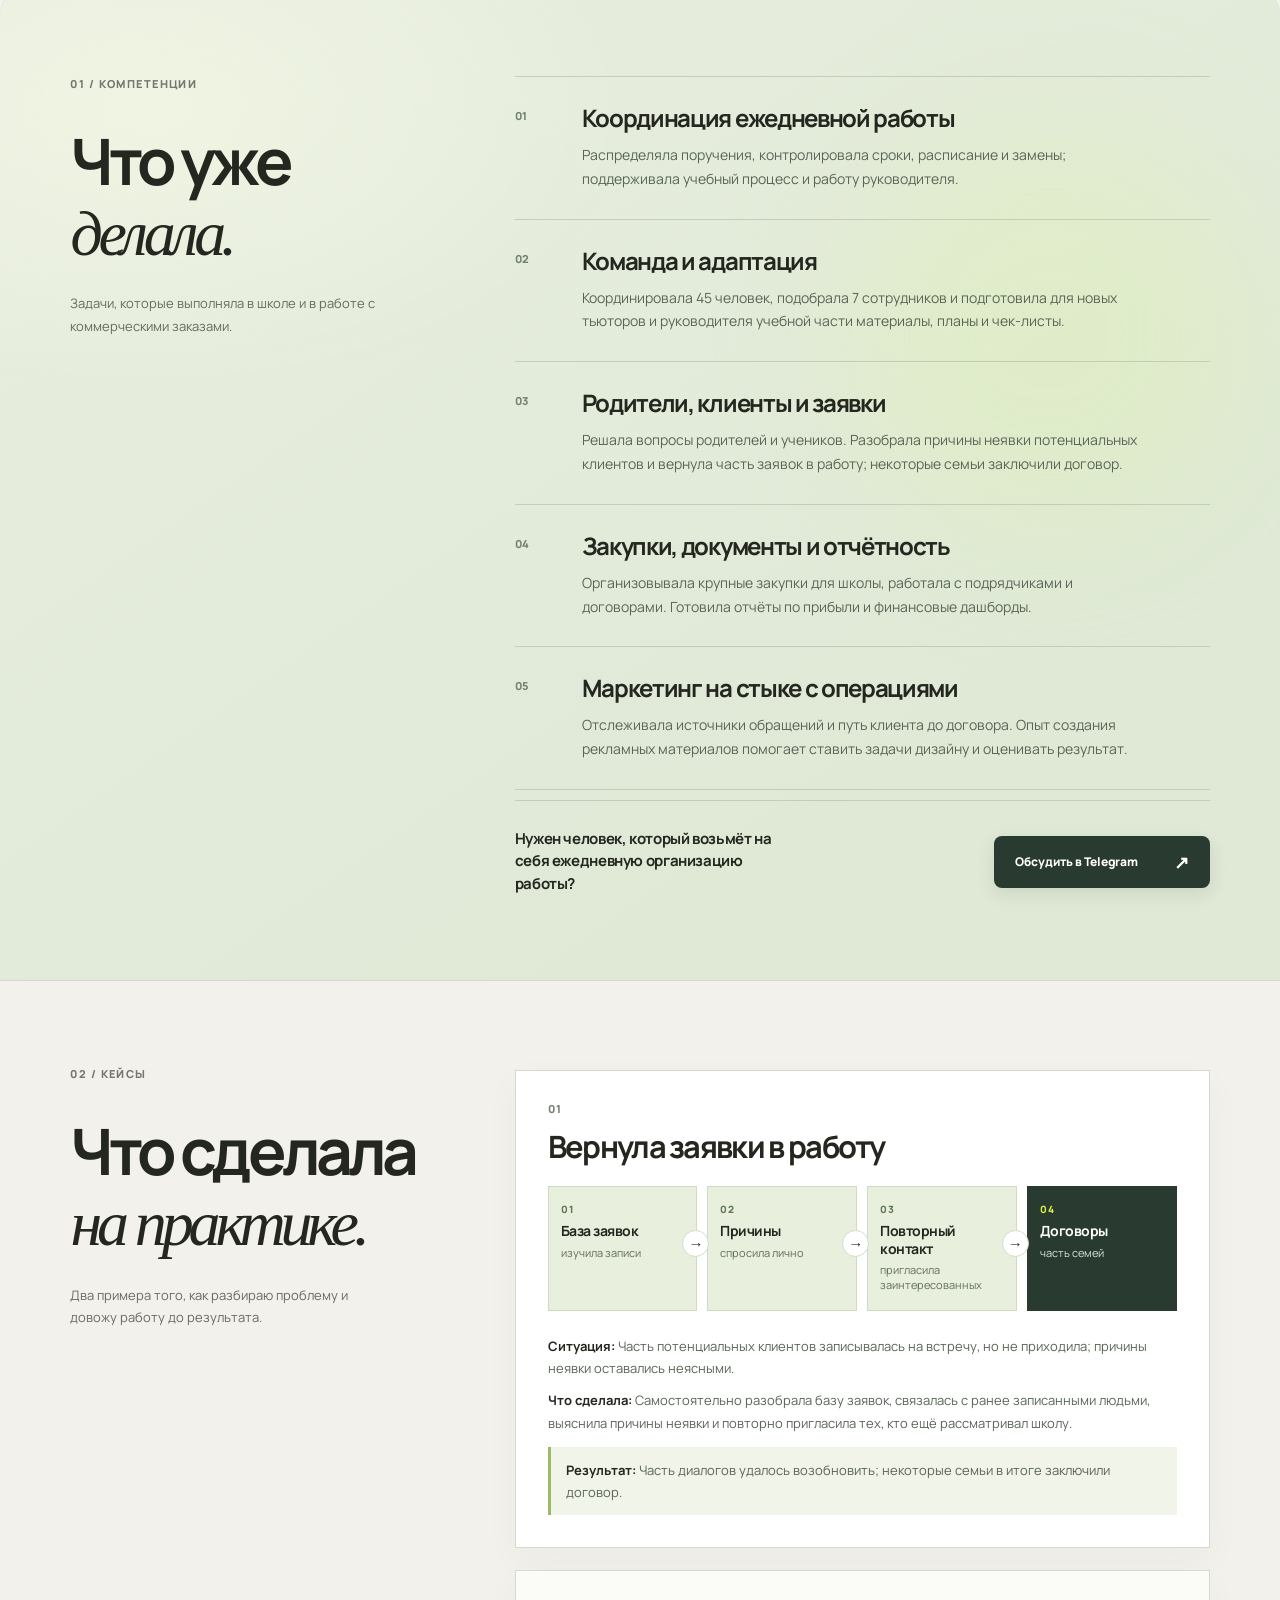
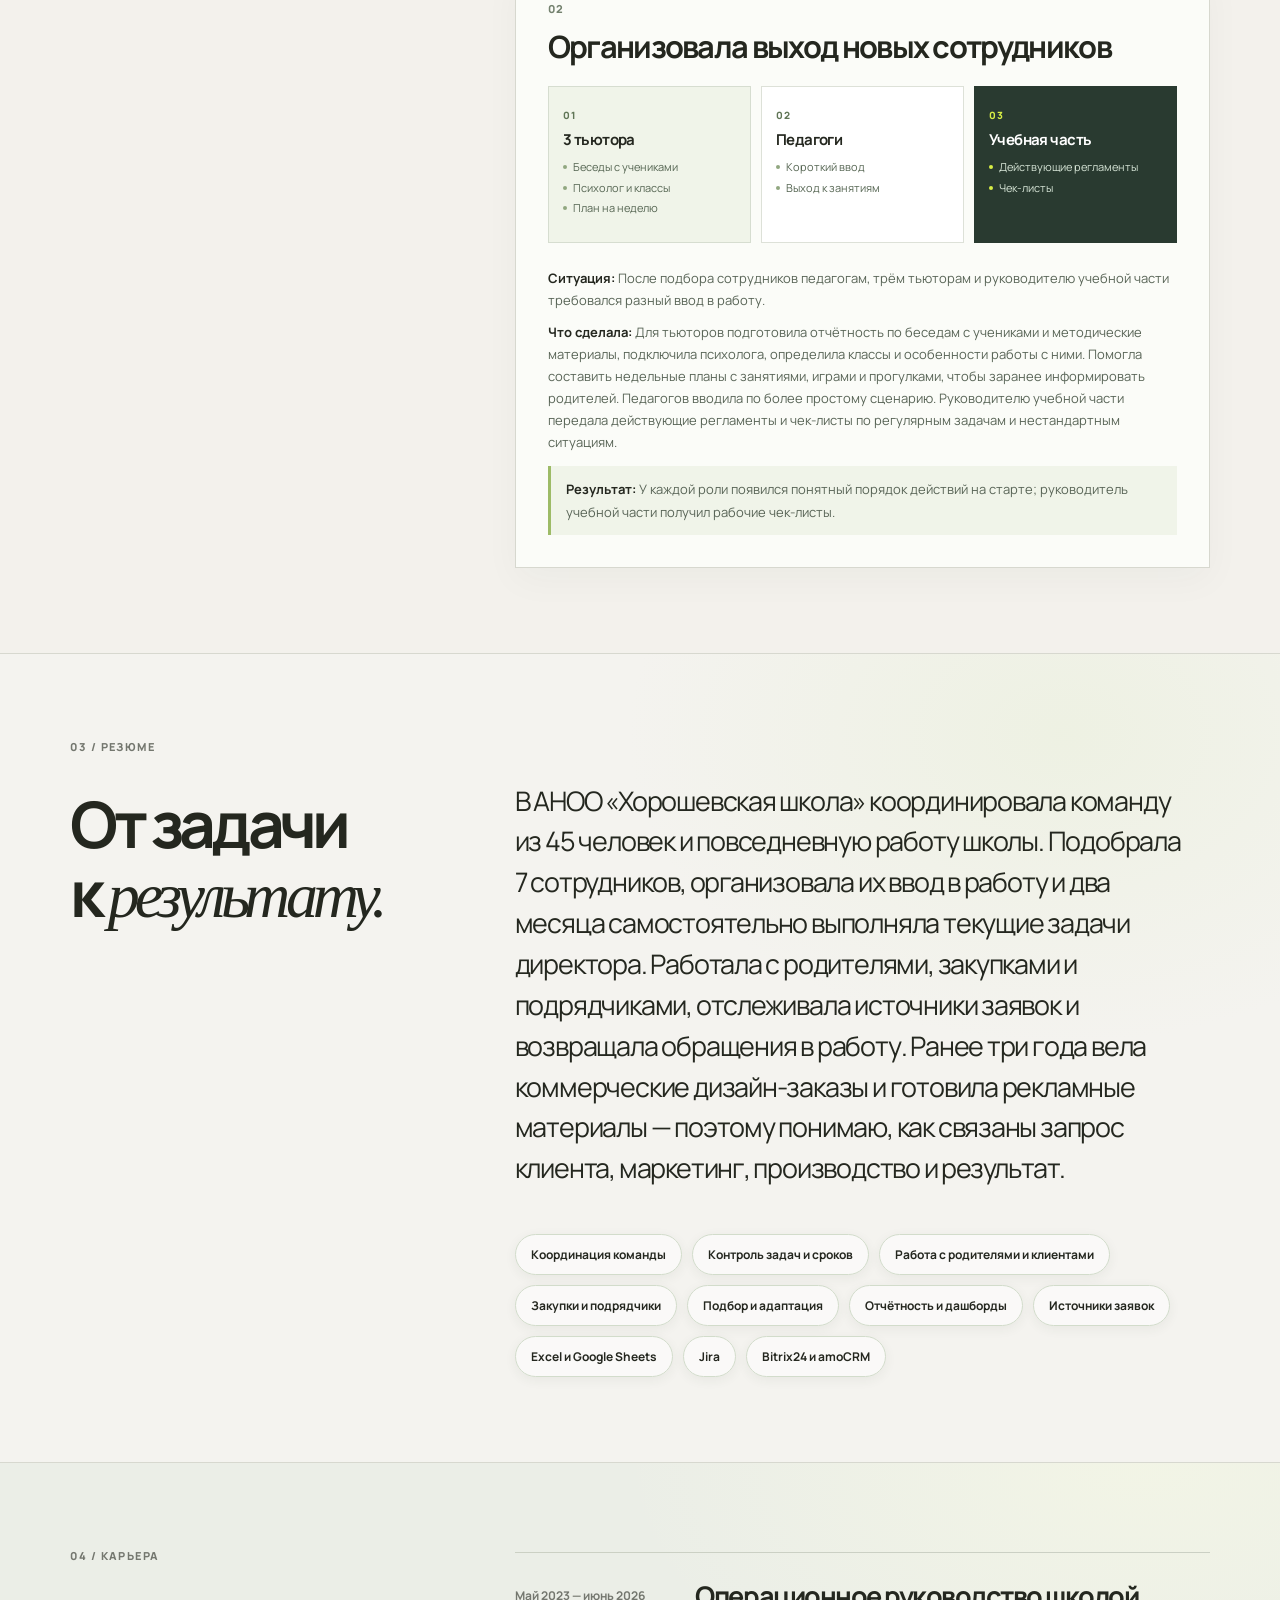
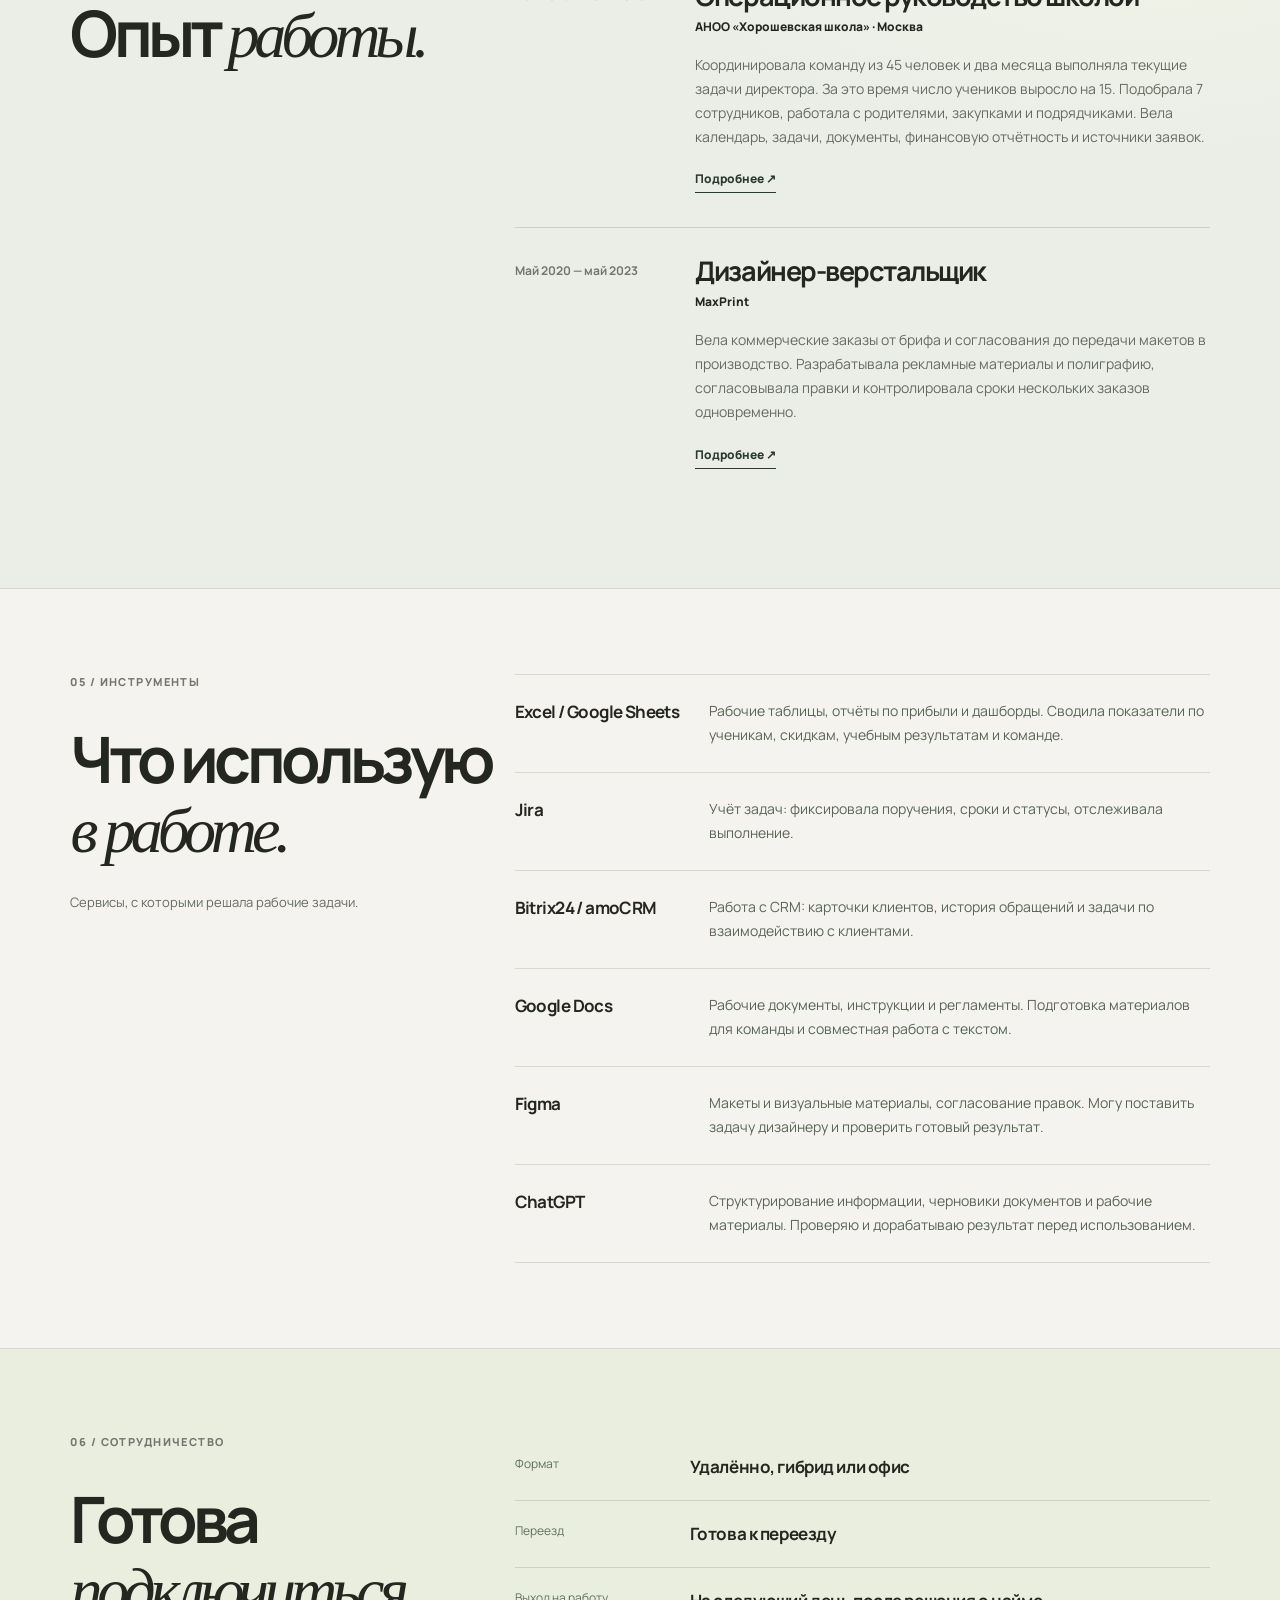
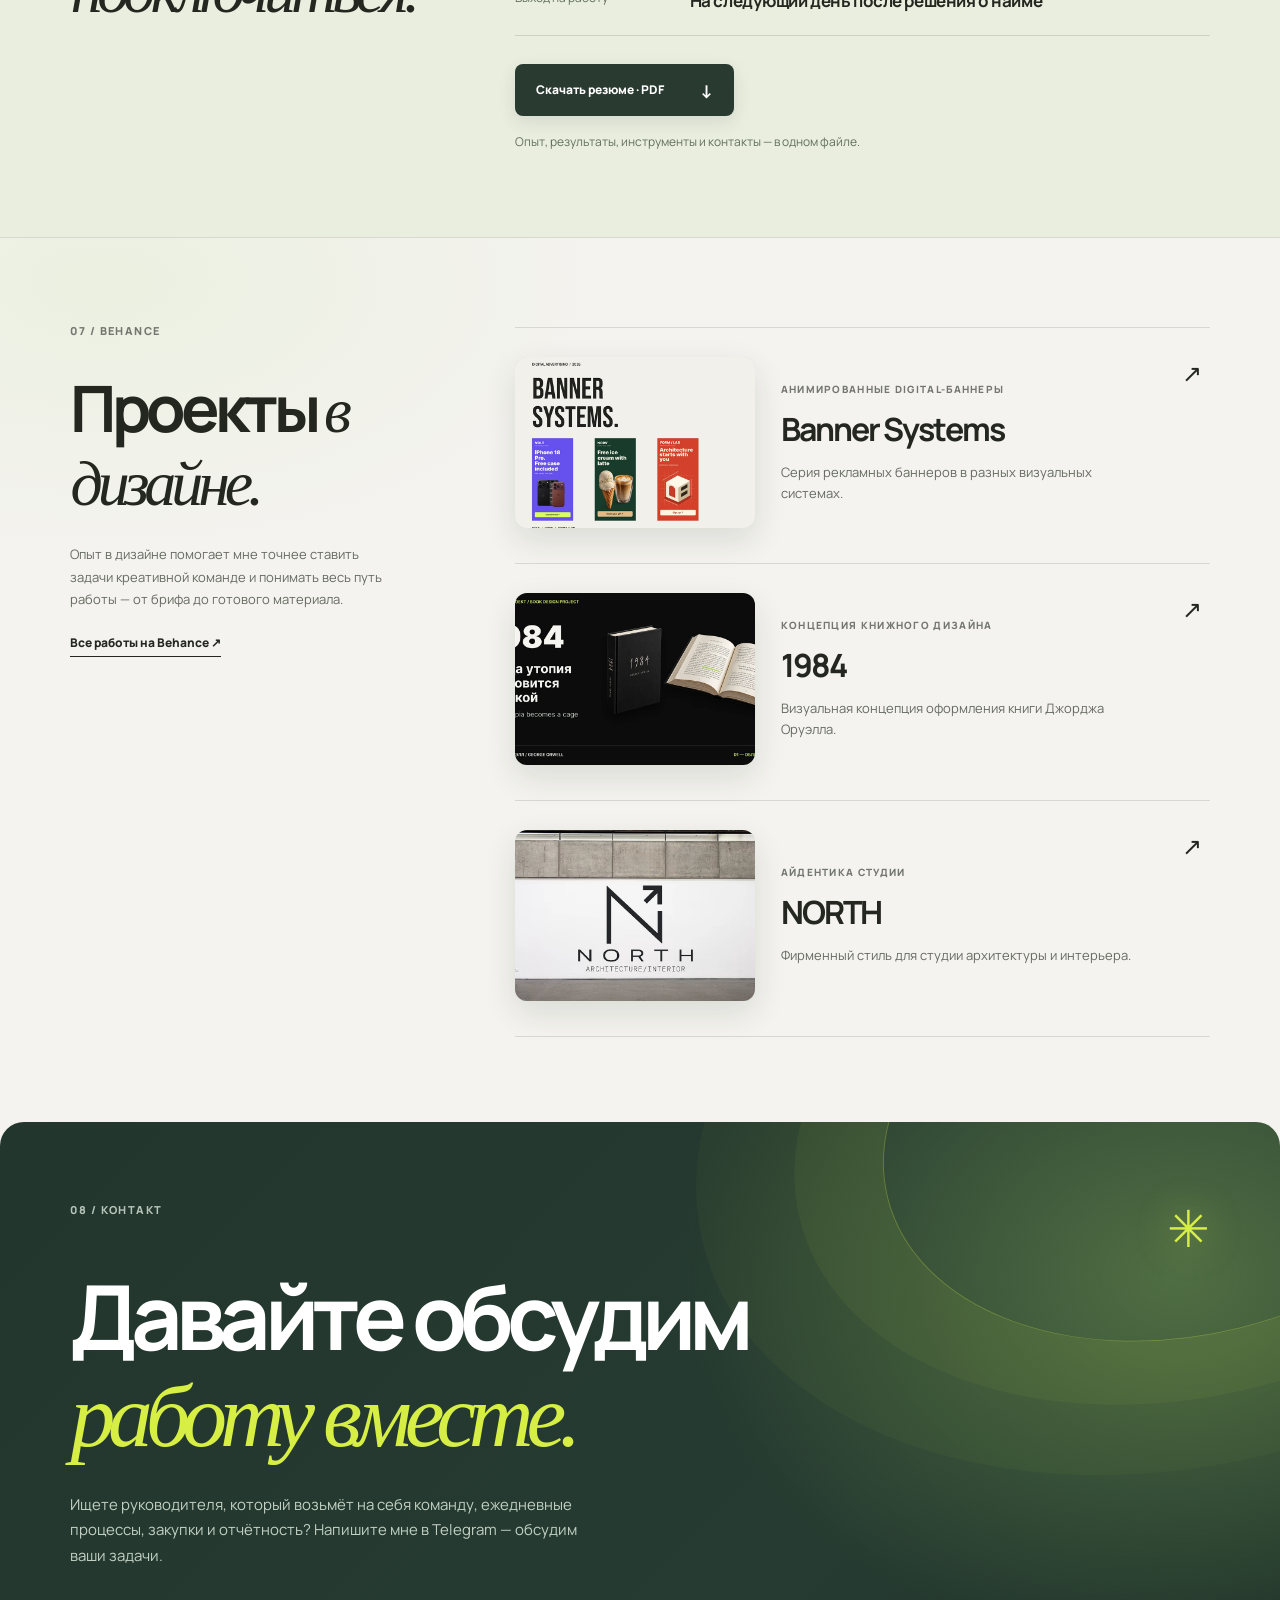
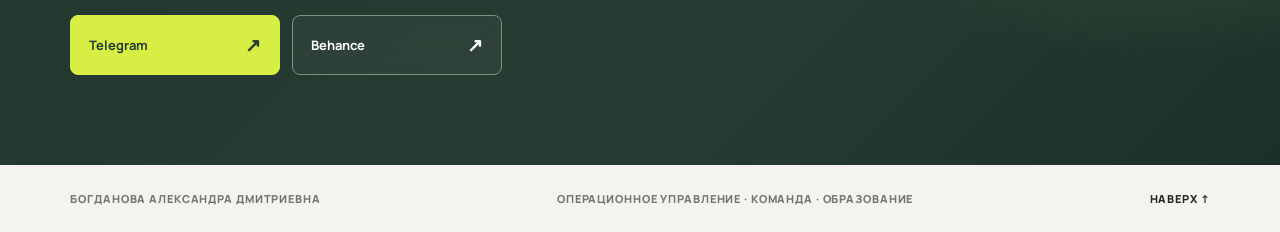
==== commit fc104564: "Add hiring story and position Alexandra as operations leader" ====
--- a/index.html
+++ b/index.html
@@ -4,8 +4,8 @@
     <meta charset="utf-8" />
     <meta name="viewport" content="width=device-width, initial-scale=1" />
     <meta name="theme-color" content="#f3f1ec" />
-    <meta name="description" content="Александра Богданова — бизнес-ассистент руководителя. Координировала команду из 45 человек, замещала директора школы, работала с закупками, родителями и отчётностью." />
-    <title>Александра Богданова — бизнес-ассистент руководителя</title>
+    <meta name="description" content="Александра Богданова — операционный руководитель. Координировала команду из 45 человек, самостоятельно управляла школой, работала с закупками, родителями и отчётностью." />
+    <title>Александра Богданова — операционный руководитель</title>
     <link rel="stylesheet" href="fonts.css" />
     <link rel="stylesheet" href="styles.css" />
     <link rel="stylesheet" href="enhancements.css" />
@@ -17,6 +17,7 @@
     <link rel="stylesheet" href="polish.css" />
     <link rel="stylesheet" href="cases.css?v=2" />
     <link rel="stylesheet" href="portrait.css" />
+    <link rel="stylesheet" href="hiring-story.css?v=1" />
   </head>
   <body>
     <div class="scroll-progress" aria-hidden="true"></div>
@@ -39,17 +40,51 @@
               <img class="hero-portrait" src="assets/alexandra-bogdanova-portrait.png" alt="Александра Богданова" width="128" height="128" fetchpriority="high" />
               <p class="eyebrow" data-field="location">Александра Богданова</p>
             </div>
-            <h1 id="hero-title">Бизнес-ассистент<br><em>руководителя.</em></h1>
+            <h1 id="hero-title">Операционный<br><em>руководитель.</em></h1>
             <p class="hero-role" data-field="role">Операционная координация · образование · клиентские процессы</p>
 
             <p class="hero-intro" data-field="intro">Более трёх лет организовывала работу частной школы: координировала команду из 45 человек, задачи, расписание и отчётность. Два месяца замещала директора; за этот период число учеников выросло на 15.</p>
             <div class="hero-actions">
               <a class="button button-primary" href="https://t.me/Dmitrievna_DE" target="_blank" rel="noopener noreferrer" data-umami-event="Клик: Telegram">Написать в Telegram <span aria-hidden="true">↗</span></a>
-              <a class="button button-resume" href="assets/alexandra-bogdanova-resume.pdf" download="Alexandra-Bogdanova-Resume.pdf">Скачать резюме · PDF <span aria-hidden="true">↓</span></a>
+              <a class="button button-resume" href="assets/alexandra-bogdanova-resume.pdf?v=3" download="Alexandra-Bogdanova-Resume.pdf">Скачать резюме · PDF <span aria-hidden="true">↓</span></a>
             </div>
           </div>
           <aside class="hero-results" aria-labelledby="results-title"><div class="results-heading"><h2 id="results-title">Мой опыт в цифрах</h2><span aria-hidden="true">↗</span></div><div class="proof-list" id="proof-list"></div><a class="results-source" href="#experience"><span>Опыт управления частной школой</span><span aria-hidden="true">↓</span></a></aside>
 
+        </section>
+
+        <section class="hiring-story" id="hiring-story" aria-labelledby="hiring-story-title">
+          <div class="hiring-story-heading">
+            <span class="section-number">Как меня взяли в школу</span>
+            <h2 id="hiring-story-title">Хотела преподавать дизайн.<br><em>Выросла до руководства школой.</em></h2>
+            <p>Моя роль в школе выросла постепенно — от календаря руководителя до координации команды и самостоятельного управления.</p>
+          </div>
+          <div class="hiring-story-steps" aria-label="Как развивалась моя роль">
+            <article class="hiring-story-step">
+              <span class="hiring-story-marker">14 лет</span>
+              <h3>Начала в типографии</h3>
+              <p>После школы готовила макеты визиток и другой полиграфии, согласовывала правки и передавала файлы в печать. Через три года захотела расти дальше.</p>
+            </article>
+            <article class="hiring-story-step">
+              <span class="hiring-story-marker">17 лет</span>
+              <h3>Пришла на отбор в школу</h3>
+              <p>Хотела преподавать дизайн детям. На собеседовании прямо сказала о возрасте и своих планах. После двух месяцев переговоров, нескольких встреч и тестовых заданий мне предложили позицию помощника директора.</p>
+            </article>
+            <article class="hiring-story-step">
+              <span class="hiring-story-marker">Рост роли</span>
+              <h3>Взяла больше задач</h3>
+              <p>Сначала изучала работу школы и вела календарь руководителя. Затем добавились подбор сотрудников, расписание, закупки для учеников и школы, вопросы родителей, документы и отчётность.</p>
+            </article>
+            <article class="hiring-story-step">
+              <span class="hiring-story-marker">Практика</span>
+              <h3>Самостоятельно руководила школой</h3>
+              <p>Два месяца самостоятельно решала текущие управленческие задачи и плотнее работала с заявками и продажами. За этот период число учеников выросло на 15.</p>
+            </article>
+          </div>
+          <div class="hiring-story-continuity">
+            <strong>Чем занималась в остальное время</strong>
+            <p>Вела растущий объём ежедневной работы школы: координировала команду из 45 человек, расписание и замены, найм, закупки, вопросы родителей, заявки и финансовую отчётность. Два месяца руководила школой самостоятельно; в остальное время отвечала за её регулярную операционную работу.</p>
+          </div>
         </section>
 
         <section class="section value" id="value" aria-labelledby="value-title">
@@ -74,7 +109,7 @@
         </section>
 
         <section class="section tools" id="tools" aria-labelledby="tools-title"><div class="section-heading"><span class="section-number">05 / Инструменты</span><h2 id="tools-title">Что использую<br><em>в работе.</em></h2><p class="section-note">Сервисы, с которыми решала рабочие задачи.</p></div><div class="tools-list" id="tools-list"></div></section>
-        <section class="section conditions" id="conditions" aria-labelledby="conditions-title"><div class="section-heading"><span class="section-number">06 / Сотрудничество</span><h2 id="conditions-title">Готова<br><em>подключиться.</em></h2></div><div class="conditions-body"><dl id="conditions-list"></dl><a class="button button-primary" href="assets/alexandra-bogdanova-resume.pdf" download="Alexandra-Bogdanova-Resume.pdf">Скачать резюме · PDF <span aria-hidden="true">↓</span></a><p class="resume-caption">Опыт, результаты, инструменты и контакты — в одном файле.</p></div></section>
+        <section class="section conditions" id="conditions" aria-labelledby="conditions-title"><div class="section-heading"><span class="section-number">06 / Сотрудничество</span><h2 id="conditions-title">Готова<br><em>подключиться.</em></h2></div><div class="conditions-body"><dl id="conditions-list"></dl><a class="button button-primary" href="assets/alexandra-bogdanova-resume.pdf?v=3" download="Alexandra-Bogdanova-Resume.pdf">Скачать резюме · PDF <span aria-hidden="true">↓</span></a><p class="resume-caption">Опыт, результаты, инструменты и контакты — в одном файле.</p></div></section>
         <section class="section projects" id="projects" aria-labelledby="projects-title">
           <div class="section-heading"><span class="section-number">07 / Behance</span><h2 id="projects-title">Проекты <em>в дизайне.</em></h2><p class="section-note">Опыт в дизайне помогает мне точнее ставить задачи креативной команде и понимать весь путь работы — от брифа до готового материала.</p><a class="section-outlink" href="https://www.behance.net/alek_szim" target="_blank" rel="noopener noreferrer" data-umami-event="Клик: Behance">Все работы на Behance ↗</a></div>
           <div class="project-list" id="project-list"></div>
@@ -88,7 +123,7 @@
         </section>
       </main>
 
-      <footer class="site-footer"><span data-field="footerName">Богданова Александра Дмитриевна</span><span>Бизнес-ассистент · Координация · Образование</span><a href="#top">Наверх ↑</a></footer>
+      <footer class="site-footer"><span data-field="footerName">Богданова Александра Дмитриевна</span><span>Операционное управление · Команда · Образование</span><a href="#top">Наверх ↑</a></footer>
     </div>
     <dialog class="detail-dialog" id="detail-dialog" aria-labelledby="detail-title">
       <div class="detail-shell">
@@ -100,8 +135,8 @@
         <div class="detail-sections" id="detail-sections"></div>
       </div>
     </dialog>
-    <script src="content.js?v=13"></script>
-    <script src="app.js?v=6"></script>
+    <script src="content.js?v=14"></script>
+    <script src="app.js?v=8"></script>
     <script src="resume-extra.js"></script>
     <script src="polish.js"></script>
   </body>
--- a/hiring-story.css
+++ b/hiring-story.css
@@ -0,0 +1,17 @@
+.hiring-story{max-width:1440px;margin:0 auto 18px;padding:72px 5.5% 64px;background:#f8f8f4;border:1px solid #dce2d4;border-radius:24px;box-shadow:0 18px 50px #2b49370c;scroll-margin-top:96px}
+.hiring-story-heading{max-width:880px;margin-bottom:44px}
+.hiring-story-heading .section-number{display:block;color:#557154;margin-bottom:18px}
+.hiring-story-heading h2{font-size:clamp(34px,4vw,58px);line-height:1.12;letter-spacing:-.065em;margin:0 0 18px}
+.hiring-story-heading h2 em{font-weight:400;color:#41604a}
+.hiring-story-heading p{font-size:15px;line-height:1.7;color:#5a685d;max-width:720px;margin:0}
+.hiring-story-steps{display:grid;grid-template-columns:repeat(4,minmax(0,1fr));border-top:1px solid #cbd5c5;border-bottom:1px solid #cbd5c5}
+.hiring-story-step{position:relative;padding:28px 26px 30px 0}
+.hiring-story-step+.hiring-story-step{padding-left:26px;border-left:1px solid #cbd5c5}
+.hiring-story-marker{display:inline-block;padding:8px 11px;margin-bottom:22px;border-radius:999px;background:#e3edce;color:#314b36;font-size:11px;font-weight:800;letter-spacing:.02em}
+.hiring-story-step h3{font-size:20px;line-height:1.25;letter-spacing:-.045em;margin:0 0 11px}
+.hiring-story-step p{font-size:13px;line-height:1.7;color:#526057;margin:0}
+.hiring-story-continuity{display:grid;grid-template-columns:minmax(190px,.85fr) minmax(0,2.3fr);gap:35px;align-items:start;margin-top:30px;padding:25px 28px;border-radius:14px;background:#e9efdd}
+.hiring-story-continuity strong{font-size:17px;line-height:1.35;letter-spacing:-.035em;color:#314b36}
+.hiring-story-continuity p{font-size:14px;line-height:1.72;color:#435148;margin:0}
+@media(max-width:1050px){.hiring-story-steps{grid-template-columns:repeat(2,minmax(0,1fr))}.hiring-story-step:nth-child(3){border-left:0;border-top:1px solid #cbd5c5;padding-left:0}.hiring-story-step:nth-child(4){border-top:1px solid #cbd5c5}}
+@media(max-width:650px){.hiring-story{margin:0 3% 14px;padding:46px 6% 42px;border-radius:18px;scroll-margin-top:18px}.hiring-story-heading{margin-bottom:30px}.hiring-story-heading h2{font-size:clamp(32px,8vw,44px)}.hiring-story-heading p{font-size:14px}.hiring-story-steps{grid-template-columns:1fr}.hiring-story-step,.hiring-story-step+.hiring-story-step,.hiring-story-step:nth-child(3),.hiring-story-step:nth-child(4){border-left:0;border-top:1px solid #cbd5c5;padding:22px 0}.hiring-story-step:first-child{border-top:0}.hiring-story-marker{margin-bottom:15px}.hiring-story-step h3{font-size:19px}.hiring-story-continuity{grid-template-columns:1fr;gap:10px;margin-top:22px;padding:23px 22px}.hiring-story-continuity p{font-size:13px}}
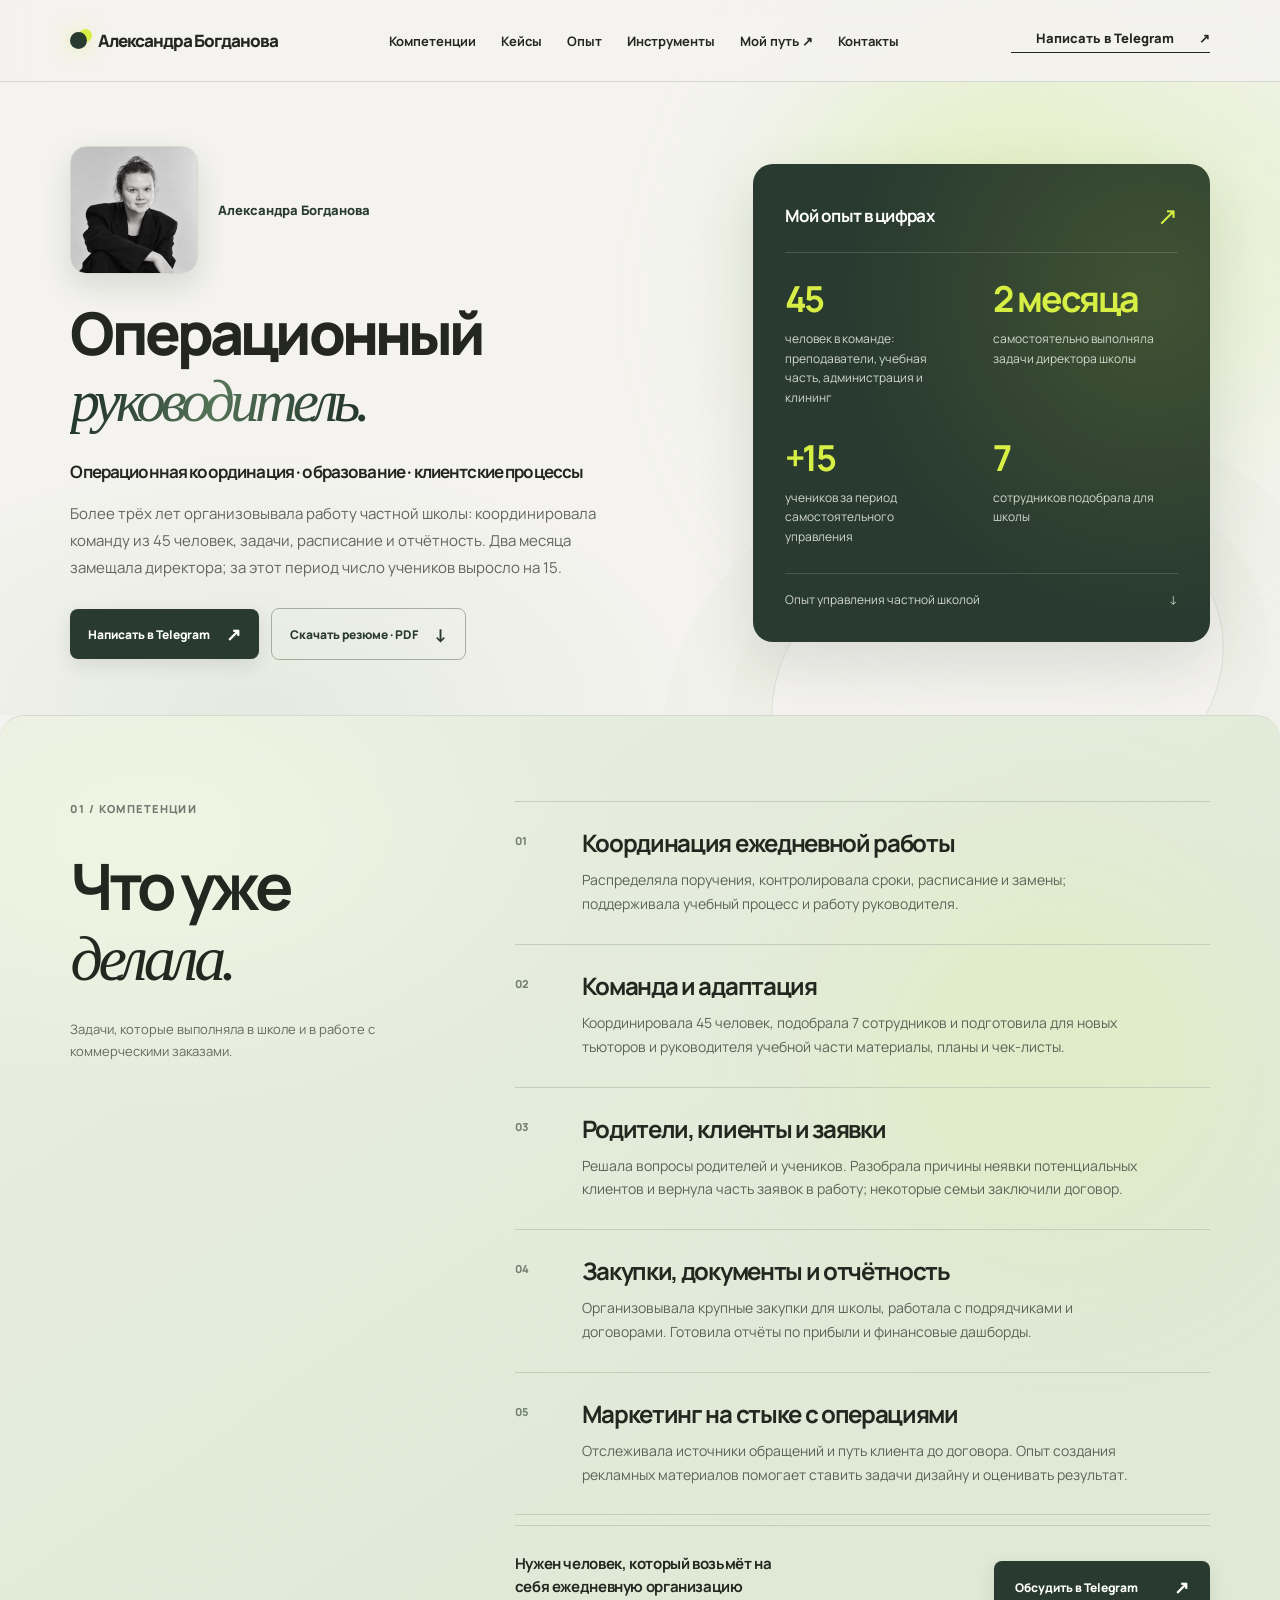
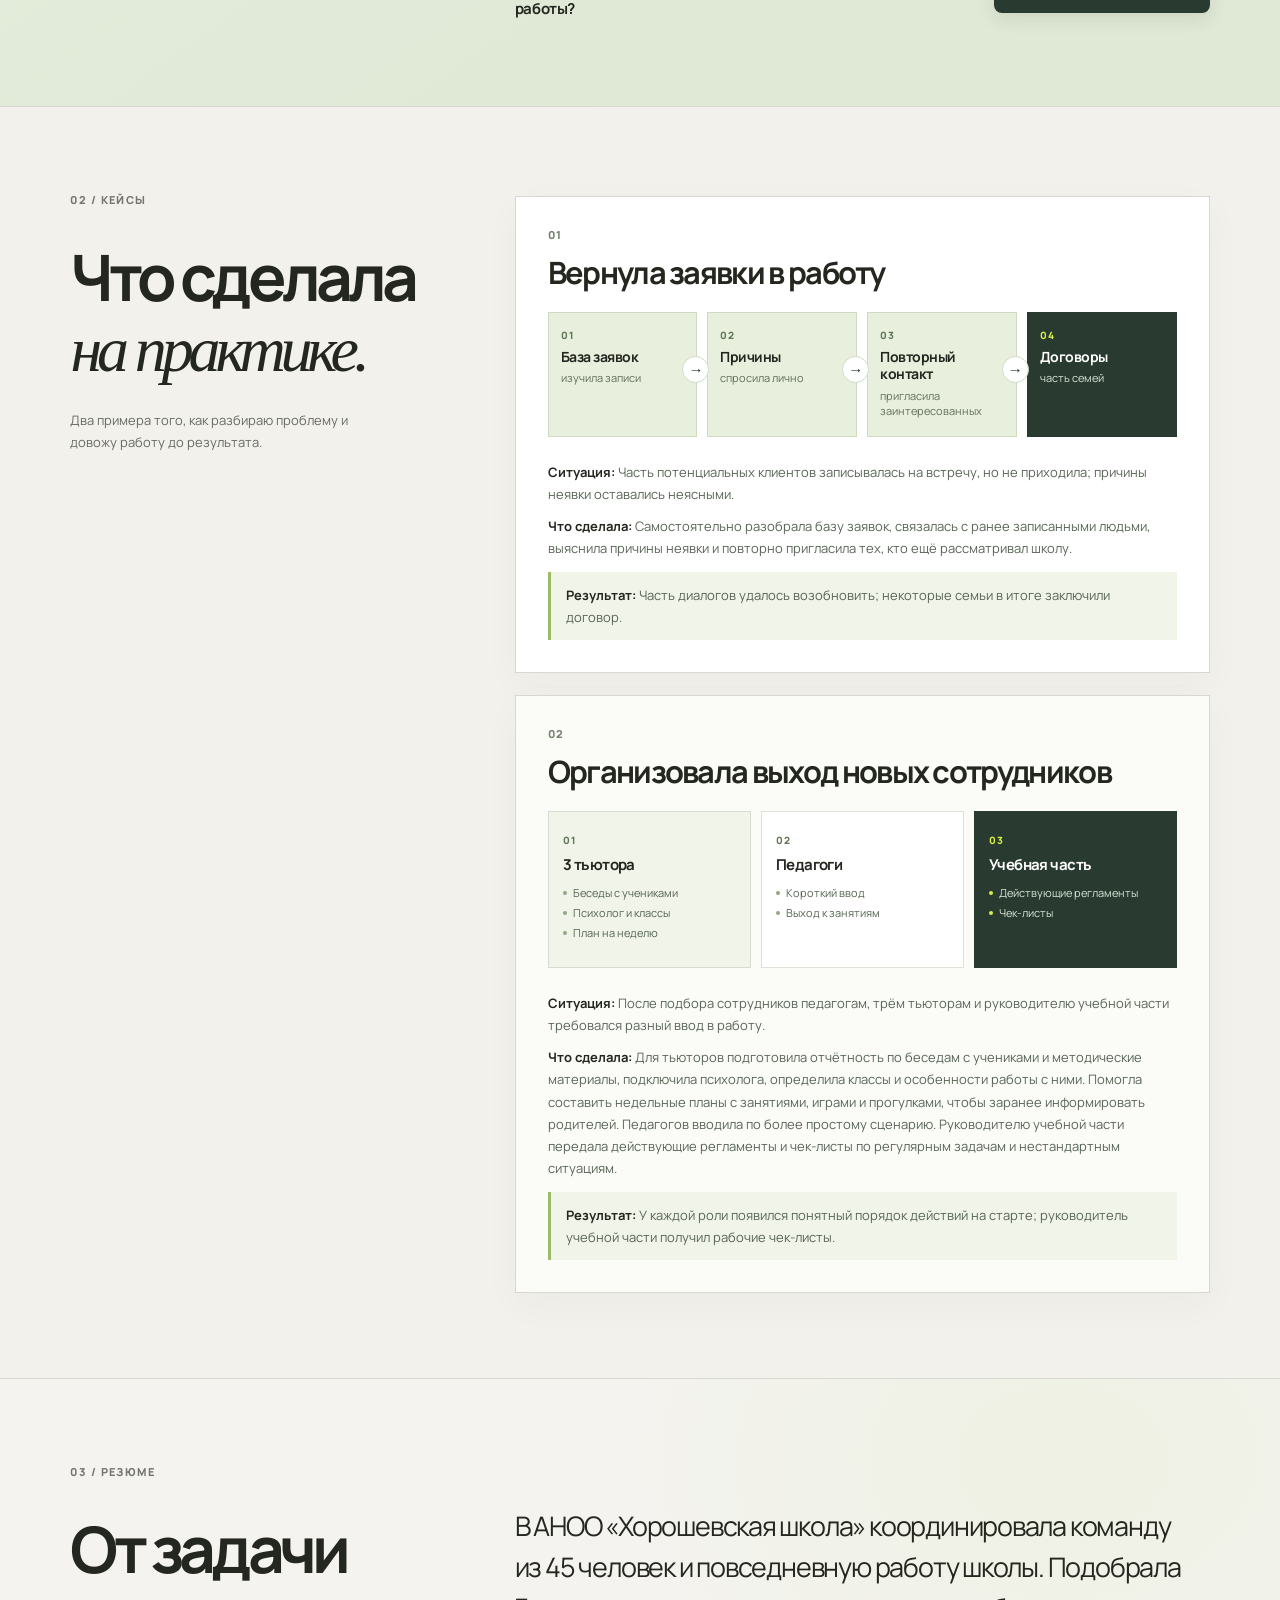
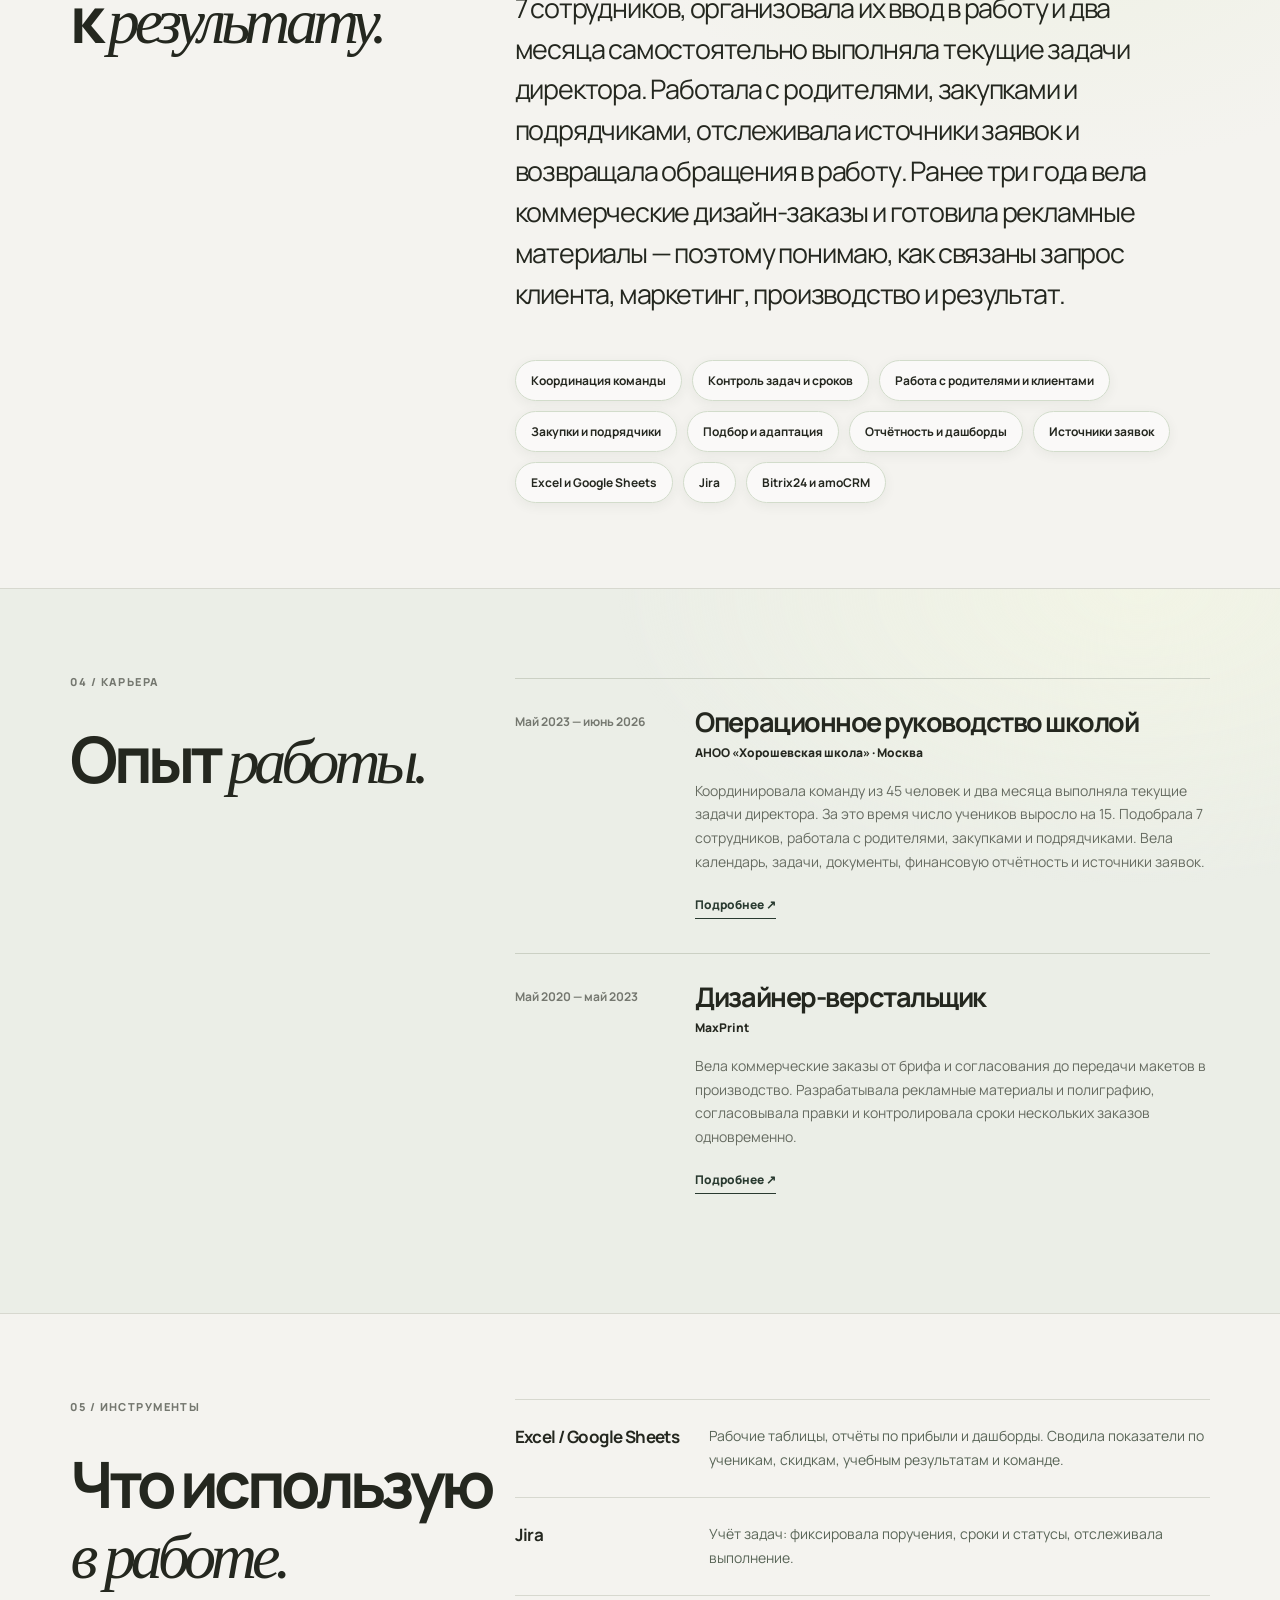
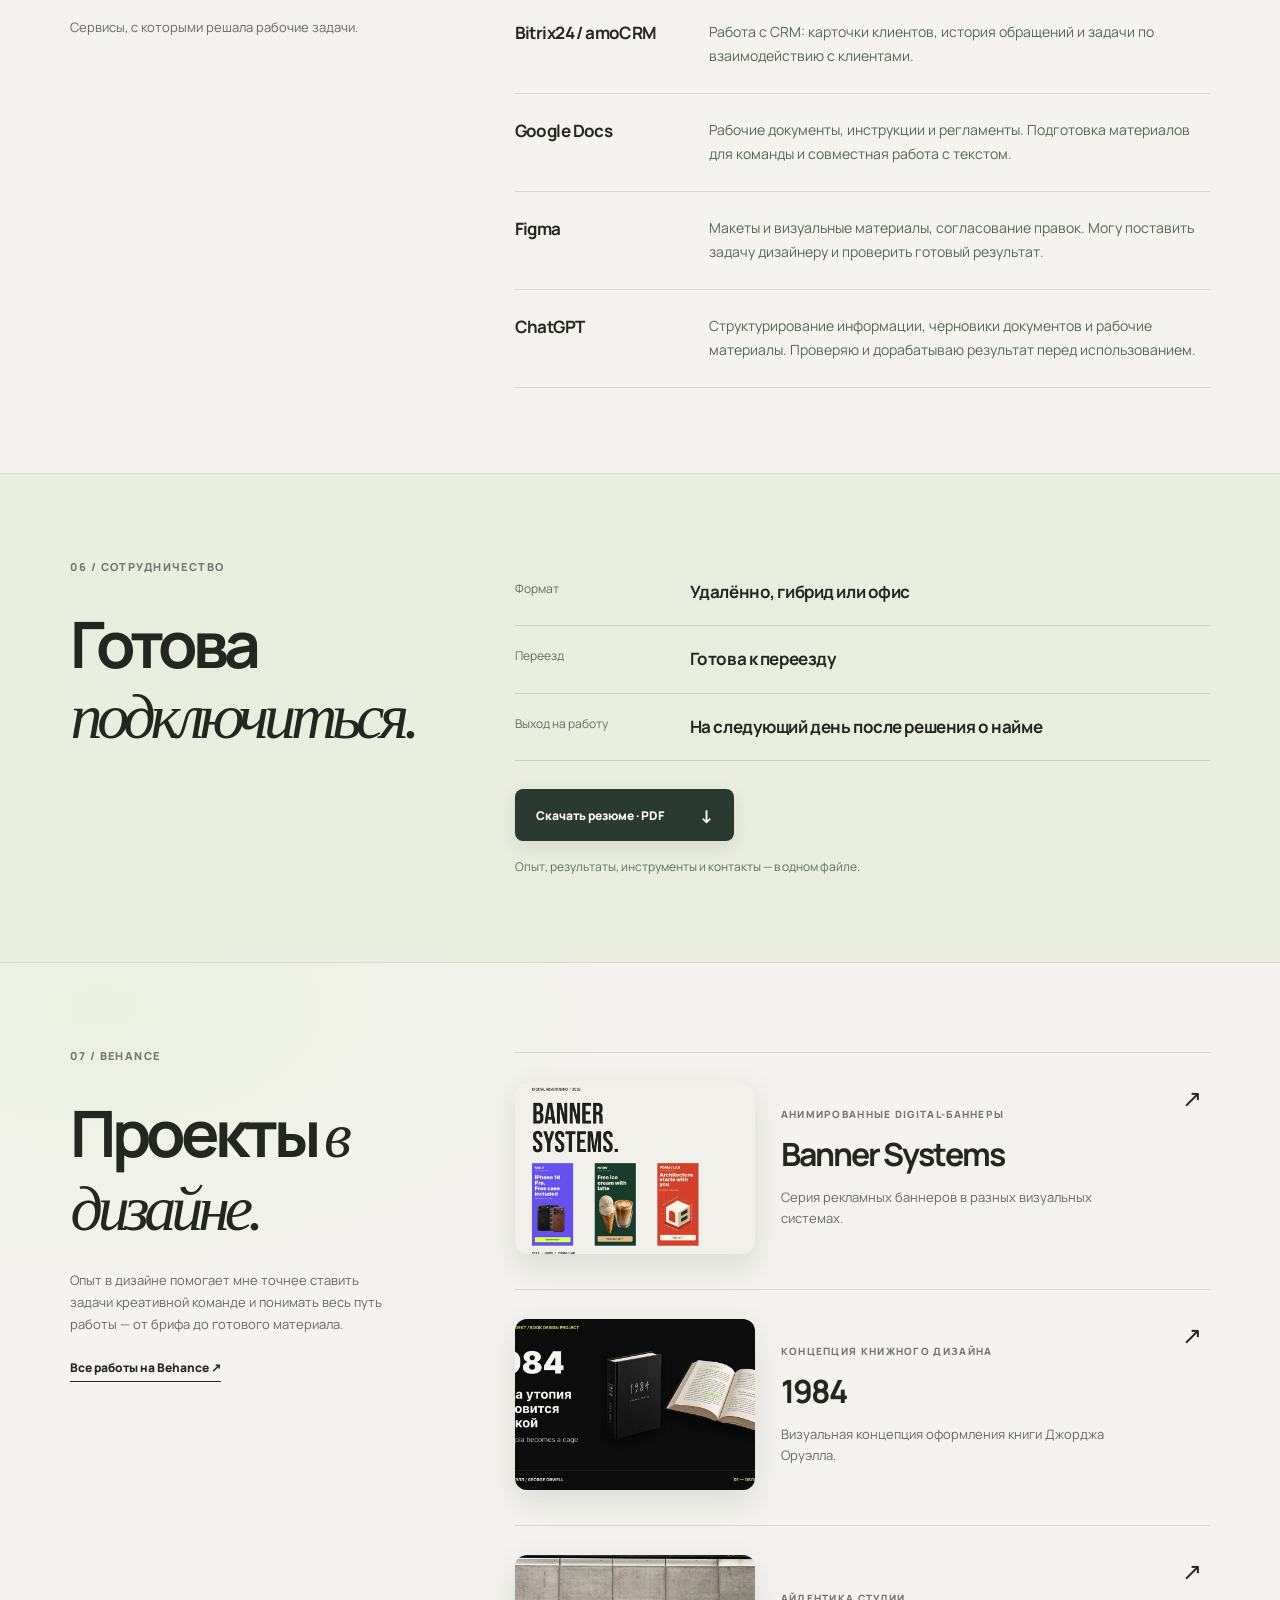
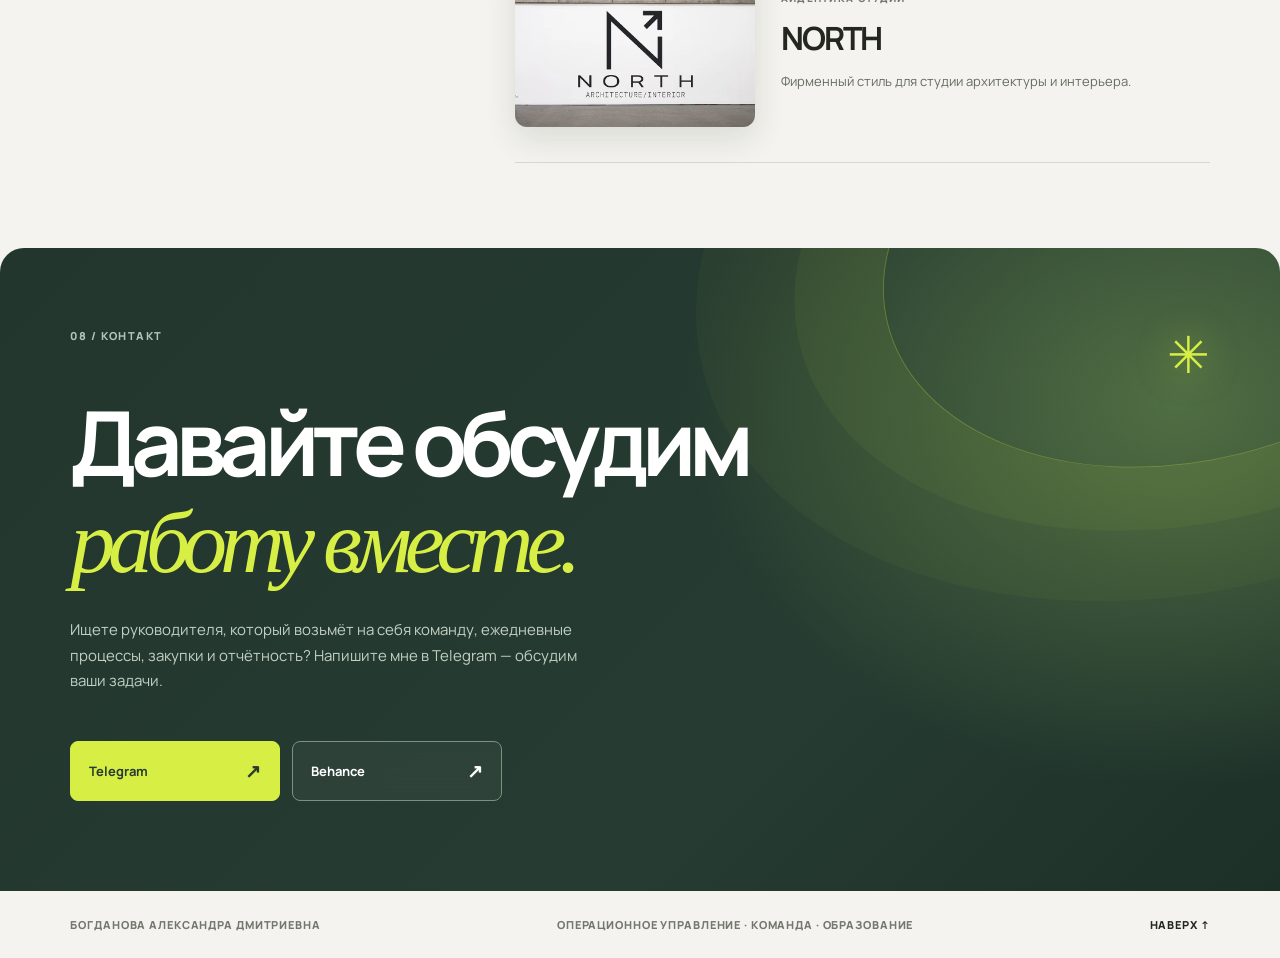
==== commit 4ff3ec19: "Move hiring story to its own page" ====
--- a/index.html
+++ b/index.html
@@ -17,7 +17,7 @@
     <link rel="stylesheet" href="polish.css" />
     <link rel="stylesheet" href="cases.css?v=2" />
     <link rel="stylesheet" href="portrait.css" />
-    <link rel="stylesheet" href="hiring-story.css?v=1" />
+    <link rel="stylesheet" href="hiring-story.css?v=2" />
   </head>
   <body>
     <div class="scroll-progress" aria-hidden="true"></div>
@@ -28,8 +28,10 @@
           <a href="#value">Компетенции</a>
           <a href="#cases">Кейсы</a>
           <a href="#experience">Опыт</a><a href="#tools">Инструменты</a>
+          <a href="hiring-story.html" target="_blank" rel="noopener noreferrer">Мой путь ↗</a>
           <a href="#contact">Контакты</a>
         </nav>
+        <a class="story-tab" href="hiring-story.html" target="_blank" rel="noopener noreferrer" aria-label="Открыть историю карьеры в новой вкладке">Мой путь ↗</a>
         <a class="header-link" href="https://t.me/Dmitrievna_DE" target="_blank" rel="noopener noreferrer" data-umami-event="Клик: Telegram" aria-label="Написать в Telegram"><span class="header-desktop-label">Написать в Telegram</span><span class="header-mobile-label">Telegram</span><span aria-hidden="true">↗</span></a>
       </header>
 
@@ -46,45 +48,11 @@
             <p class="hero-intro" data-field="intro">Более трёх лет организовывала работу частной школы: координировала команду из 45 человек, задачи, расписание и отчётность. Два месяца замещала директора; за этот период число учеников выросло на 15.</p>
             <div class="hero-actions">
               <a class="button button-primary" href="https://t.me/Dmitrievna_DE" target="_blank" rel="noopener noreferrer" data-umami-event="Клик: Telegram">Написать в Telegram <span aria-hidden="true">↗</span></a>
-              <a class="button button-resume" href="assets/alexandra-bogdanova-resume.pdf?v=3" download="Alexandra-Bogdanova-Resume.pdf">Скачать резюме · PDF <span aria-hidden="true">↓</span></a>
+              <a class="button button-resume" href="assets/alexandra-bogdanova-resume.pdf?v=4" download="Alexandra-Bogdanova-Resume.pdf">Скачать резюме · PDF <span aria-hidden="true">↓</span></a>
             </div>
           </div>
           <aside class="hero-results" aria-labelledby="results-title"><div class="results-heading"><h2 id="results-title">Мой опыт в цифрах</h2><span aria-hidden="true">↗</span></div><div class="proof-list" id="proof-list"></div><a class="results-source" href="#experience"><span>Опыт управления частной школой</span><span aria-hidden="true">↓</span></a></aside>
 
-        </section>
-
-        <section class="hiring-story" id="hiring-story" aria-labelledby="hiring-story-title">
-          <div class="hiring-story-heading">
-            <span class="section-number">Как меня взяли в школу</span>
-            <h2 id="hiring-story-title">Хотела преподавать дизайн.<br><em>Выросла до руководства школой.</em></h2>
-            <p>Моя роль в школе выросла постепенно — от календаря руководителя до координации команды и самостоятельного управления.</p>
-          </div>
-          <div class="hiring-story-steps" aria-label="Как развивалась моя роль">
-            <article class="hiring-story-step">
-              <span class="hiring-story-marker">14 лет</span>
-              <h3>Начала в типографии</h3>
-              <p>После школы готовила макеты визиток и другой полиграфии, согласовывала правки и передавала файлы в печать. Через три года захотела расти дальше.</p>
-            </article>
-            <article class="hiring-story-step">
-              <span class="hiring-story-marker">17 лет</span>
-              <h3>Пришла на отбор в школу</h3>
-              <p>Хотела преподавать дизайн детям. На собеседовании прямо сказала о возрасте и своих планах. После двух месяцев переговоров, нескольких встреч и тестовых заданий мне предложили позицию помощника директора.</p>
-            </article>
-            <article class="hiring-story-step">
-              <span class="hiring-story-marker">Рост роли</span>
-              <h3>Взяла больше задач</h3>
-              <p>Сначала изучала работу школы и вела календарь руководителя. Затем добавились подбор сотрудников, расписание, закупки для учеников и школы, вопросы родителей, документы и отчётность.</p>
-            </article>
-            <article class="hiring-story-step">
-              <span class="hiring-story-marker">Практика</span>
-              <h3>Самостоятельно руководила школой</h3>
-              <p>Два месяца самостоятельно решала текущие управленческие задачи и плотнее работала с заявками и продажами. За этот период число учеников выросло на 15.</p>
-            </article>
-          </div>
-          <div class="hiring-story-continuity">
-            <strong>Чем занималась в остальное время</strong>
-            <p>Вела растущий объём ежедневной работы школы: координировала команду из 45 человек, расписание и замены, найм, закупки, вопросы родителей, заявки и финансовую отчётность. Два месяца руководила школой самостоятельно; в остальное время отвечала за её регулярную операционную работу.</p>
-          </div>
         </section>
 
         <section class="section value" id="value" aria-labelledby="value-title">
@@ -109,7 +77,7 @@
         </section>
 
         <section class="section tools" id="tools" aria-labelledby="tools-title"><div class="section-heading"><span class="section-number">05 / Инструменты</span><h2 id="tools-title">Что использую<br><em>в работе.</em></h2><p class="section-note">Сервисы, с которыми решала рабочие задачи.</p></div><div class="tools-list" id="tools-list"></div></section>
-        <section class="section conditions" id="conditions" aria-labelledby="conditions-title"><div class="section-heading"><span class="section-number">06 / Сотрудничество</span><h2 id="conditions-title">Готова<br><em>подключиться.</em></h2></div><div class="conditions-body"><dl id="conditions-list"></dl><a class="button button-primary" href="assets/alexandra-bogdanova-resume.pdf?v=3" download="Alexandra-Bogdanova-Resume.pdf">Скачать резюме · PDF <span aria-hidden="true">↓</span></a><p class="resume-caption">Опыт, результаты, инструменты и контакты — в одном файле.</p></div></section>
+        <section class="section conditions" id="conditions" aria-labelledby="conditions-title"><div class="section-heading"><span class="section-number">06 / Сотрудничество</span><h2 id="conditions-title">Готова<br><em>подключиться.</em></h2></div><div class="conditions-body"><dl id="conditions-list"></dl><a class="button button-primary" href="assets/alexandra-bogdanova-resume.pdf?v=4" download="Alexandra-Bogdanova-Resume.pdf">Скачать резюме · PDF <span aria-hidden="true">↓</span></a><p class="resume-caption">Опыт, результаты, инструменты и контакты — в одном файле.</p></div></section>
         <section class="section projects" id="projects" aria-labelledby="projects-title">
           <div class="section-heading"><span class="section-number">07 / Behance</span><h2 id="projects-title">Проекты <em>в дизайне.</em></h2><p class="section-note">Опыт в дизайне помогает мне точнее ставить задачи креативной команде и понимать весь путь работы — от брифа до готового материала.</p><a class="section-outlink" href="https://www.behance.net/alek_szim" target="_blank" rel="noopener noreferrer" data-umami-event="Клик: Behance">Все работы на Behance ↗</a></div>
           <div class="project-list" id="project-list"></div>
--- a/hiring-story.css
+++ b/hiring-story.css
@@ -15,3 +15,14 @@
 .hiring-story-continuity p{font-size:14px;line-height:1.72;color:#435148;margin:0}
 @media(max-width:1050px){.hiring-story-steps{grid-template-columns:repeat(2,minmax(0,1fr))}.hiring-story-step:nth-child(3){border-left:0;border-top:1px solid #cbd5c5;padding-left:0}.hiring-story-step:nth-child(4){border-top:1px solid #cbd5c5}}
 @media(max-width:650px){.hiring-story{margin:0 3% 14px;padding:46px 6% 42px;border-radius:18px;scroll-margin-top:18px}.hiring-story-heading{margin-bottom:30px}.hiring-story-heading h2{font-size:clamp(32px,8vw,44px)}.hiring-story-heading p{font-size:14px}.hiring-story-steps{grid-template-columns:1fr}.hiring-story-step,.hiring-story-step+.hiring-story-step,.hiring-story-step:nth-child(3),.hiring-story-step:nth-child(4){border-left:0;border-top:1px solid #cbd5c5;padding:22px 0}.hiring-story-step:first-child{border-top:0}.hiring-story-marker{margin-bottom:15px}.hiring-story-step h3{font-size:19px}.hiring-story-continuity{grid-template-columns:1fr;gap:10px;margin-top:22px;padding:23px 22px}.hiring-story-continuity p{font-size:13px}}
+.story-tab{display:none;color:var(--forest);font-size:12px;font-weight:800;white-space:nowrap;border-bottom:1px solid currentColor;padding-bottom:5px}
+.story-tab:hover{opacity:.6}
+@media(max-width:800px){.story-tab{display:inline-block}.site-header{gap:12px}.wordmark{margin-right:auto}}
+@media(max-width:420px){.story-tab{font-size:10px}.site-header .wordmark{font-size:13px}.site-header .wordmark-dot{width:13px;height:13px}.site-header .header-link{font-size:11px}}
+.story-page .hiring-story{margin-top:56px;margin-bottom:56px}
+.story-page .hiring-story-heading h1{font-size:clamp(34px,4vw,58px);line-height:1.12;letter-spacing:-.065em;margin:0 0 18px}
+.story-page .hiring-story-heading h1 em{font-weight:400;color:#41604a}
+.story-page .hiring-story-step h2{font-size:20px;line-height:1.25;letter-spacing:-.045em;margin:0 0 11px}
+.story-page .hiring-story-return{display:flex;gap:12px;flex-wrap:wrap;margin-top:32px}
+.story-page .hiring-story-return .button-resume{background:transparent;border:1px solid #a4b09b;color:var(--forest)}
+@media(max-width:650px){.story-page .hiring-story{margin-top:24px;margin-bottom:30px}.story-page .hiring-story-heading h1{font-size:clamp(32px,8vw,44px)}.story-page .hiring-story-step h2{font-size:19px}.story-page .hiring-story-return .button{width:100%}}
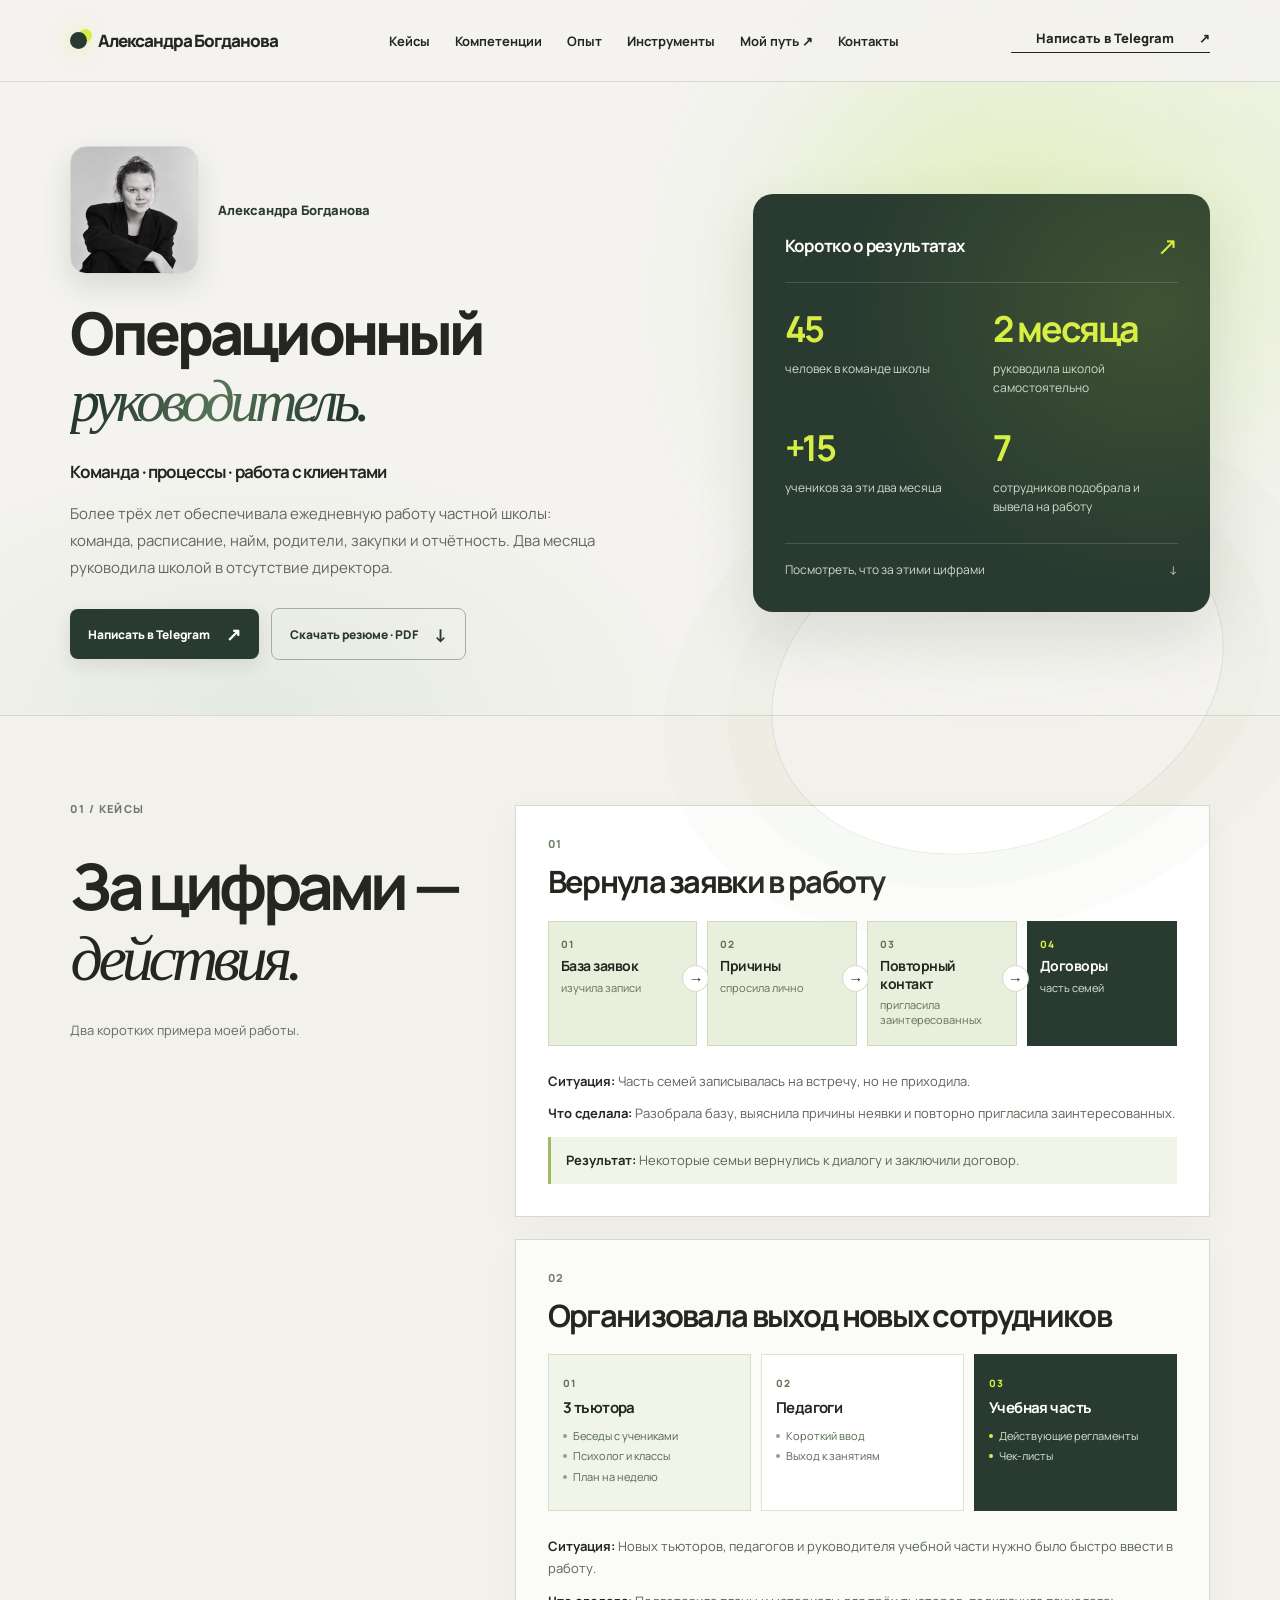
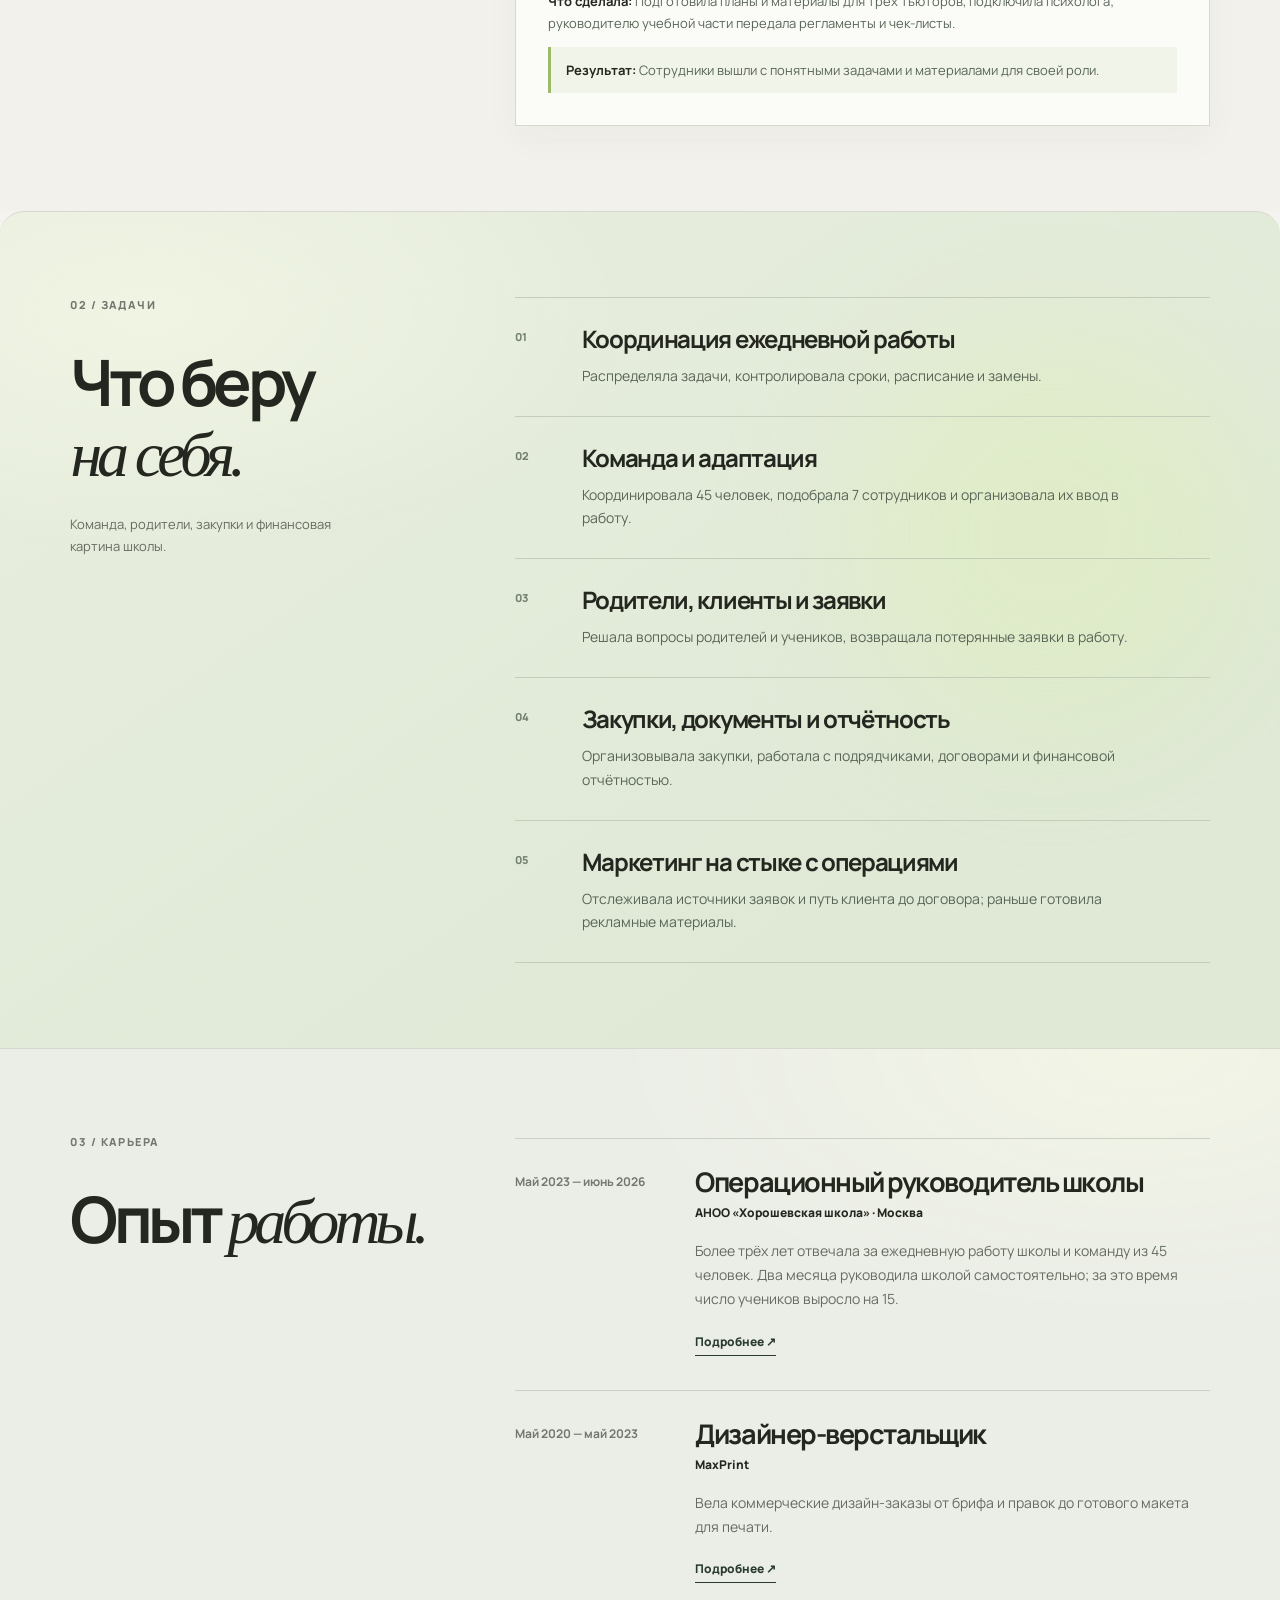
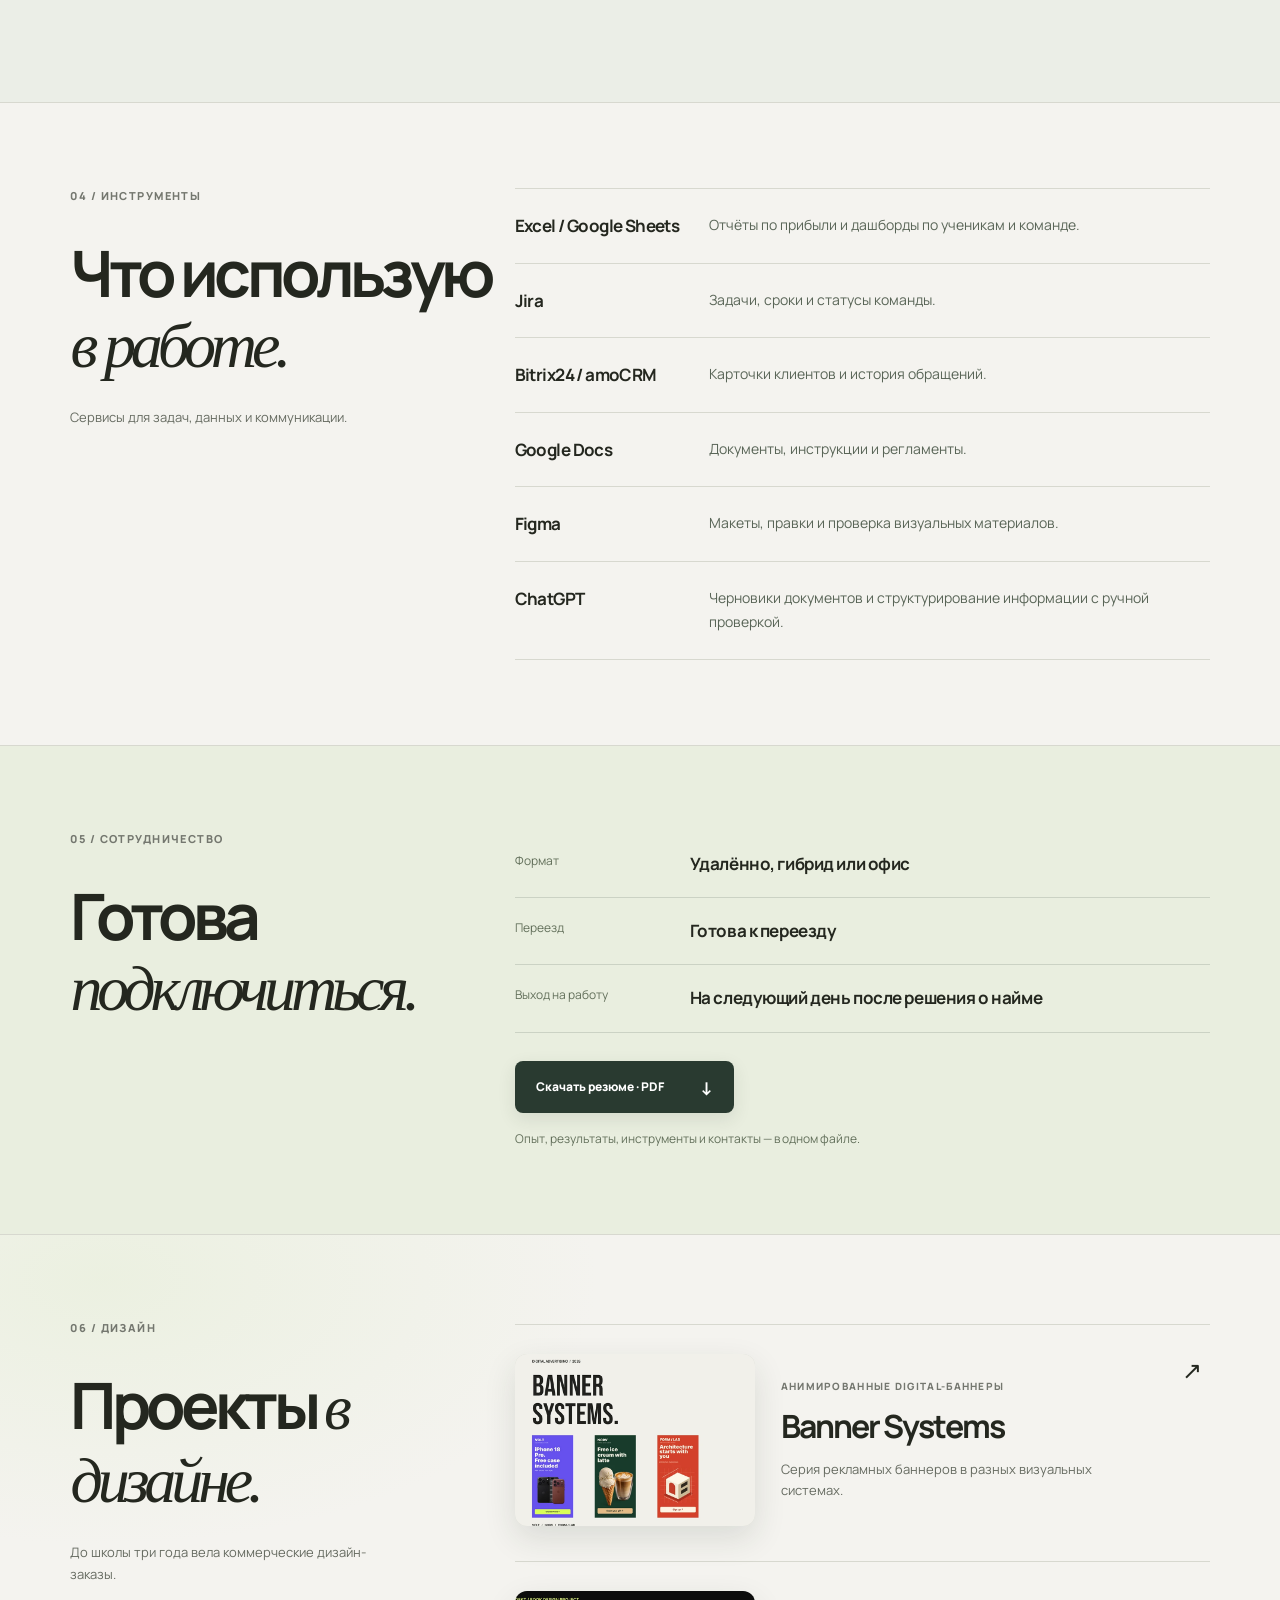
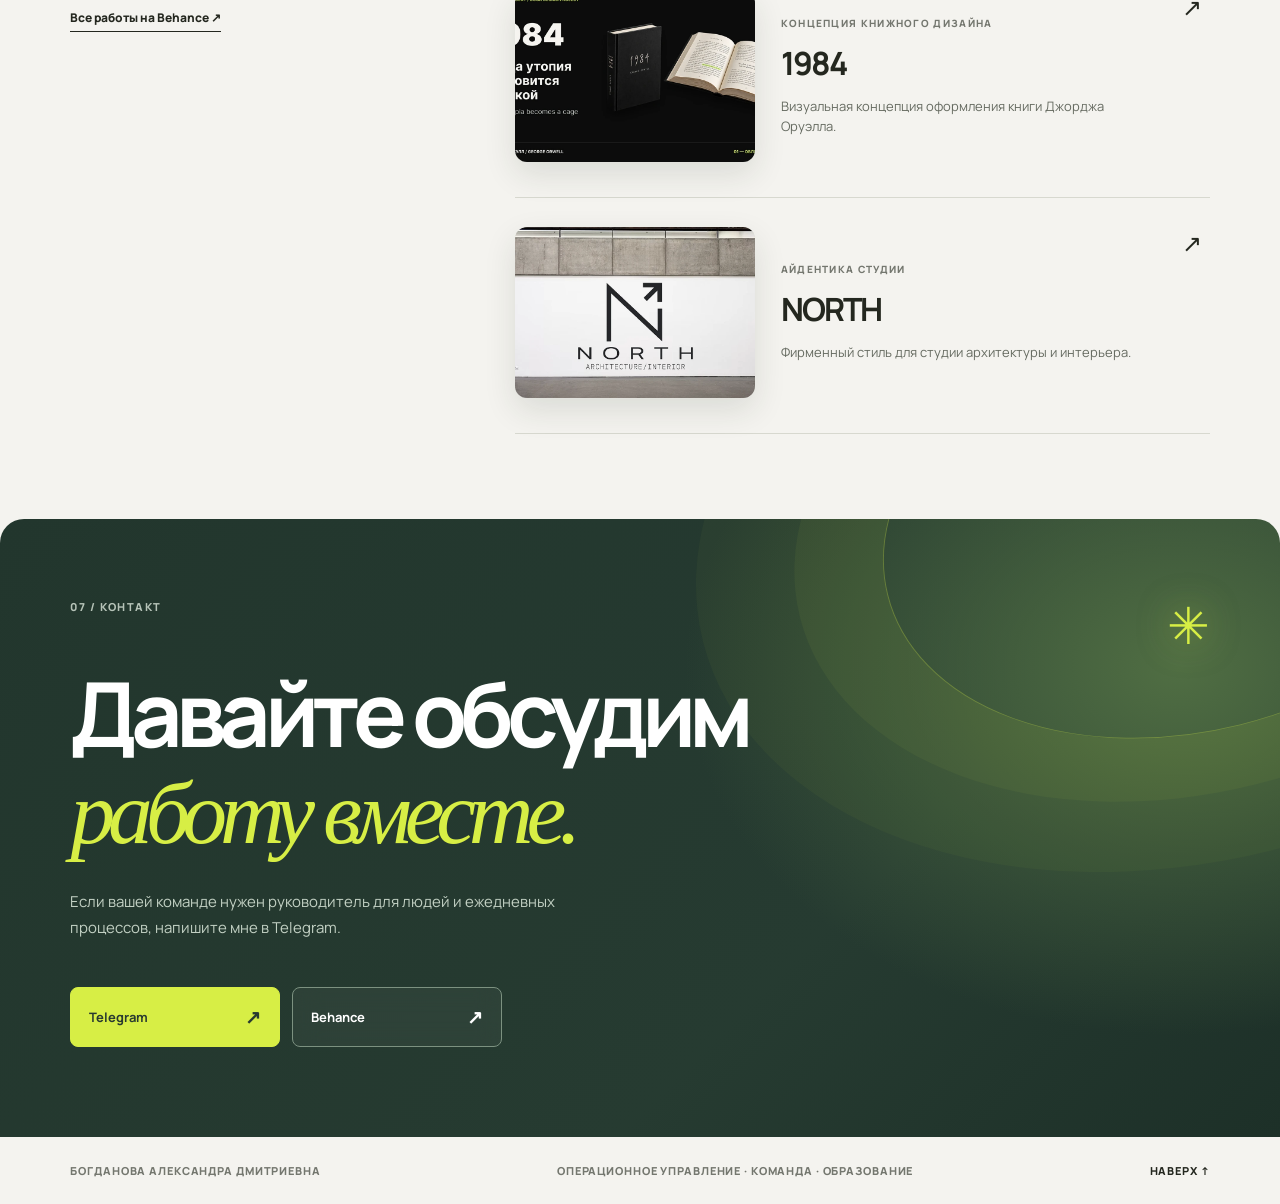
==== commit b4b9fa87: "Make HR homepage concise and align resume copy" ====
--- a/index.html
+++ b/index.html
@@ -25,8 +25,8 @@
       <header class="site-header" id="top">
         <a class="wordmark" href="#top" aria-label="На главную"><span class="wordmark-dot"></span><span data-field="shortName">Александра Богданова</span></a>
         <nav class="desktop-nav" aria-label="Основная навигация">
+          <a href="#cases">Кейсы</a>
           <a href="#value">Компетенции</a>
-          <a href="#cases">Кейсы</a>
           <a href="#experience">Опыт</a><a href="#tools">Инструменты</a>
           <a href="hiring-story.html" target="_blank" rel="noopener noreferrer">Мой путь ↗</a>
           <a href="#contact">Контакты</a>
@@ -43,50 +43,44 @@
               <p class="eyebrow" data-field="location">Александра Богданова</p>
             </div>
             <h1 id="hero-title">Операционный<br><em>руководитель.</em></h1>
-            <p class="hero-role" data-field="role">Операционная координация · образование · клиентские процессы</p>
+            <p class="hero-role" data-field="role">Команда · процессы · работа с клиентами</p>
 
-            <p class="hero-intro" data-field="intro">Более трёх лет организовывала работу частной школы: координировала команду из 45 человек, задачи, расписание и отчётность. Два месяца замещала директора; за этот период число учеников выросло на 15.</p>
+            <p class="hero-intro" data-field="intro">Более трёх лет обеспечивала ежедневную работу частной школы: команда, расписание, найм, родители, закупки и отчётность. Два месяца руководила школой в отсутствие директора.</p>
             <div class="hero-actions">
               <a class="button button-primary" href="https://t.me/Dmitrievna_DE" target="_blank" rel="noopener noreferrer" data-umami-event="Клик: Telegram">Написать в Telegram <span aria-hidden="true">↗</span></a>
-              <a class="button button-resume" href="assets/alexandra-bogdanova-resume.pdf?v=4" download="Alexandra-Bogdanova-Resume.pdf">Скачать резюме · PDF <span aria-hidden="true">↓</span></a>
+              <a class="button button-resume" href="assets/alexandra-bogdanova-resume.pdf?v=5" download="Alexandra-Bogdanova-Resume.pdf">Скачать резюме · PDF <span aria-hidden="true">↓</span></a>
             </div>
           </div>
-          <aside class="hero-results" aria-labelledby="results-title"><div class="results-heading"><h2 id="results-title">Мой опыт в цифрах</h2><span aria-hidden="true">↗</span></div><div class="proof-list" id="proof-list"></div><a class="results-source" href="#experience"><span>Опыт управления частной школой</span><span aria-hidden="true">↓</span></a></aside>
+          <aside class="hero-results" aria-labelledby="results-title"><div class="results-heading"><h2 id="results-title">Коротко о результатах</h2><span aria-hidden="true">↗</span></div><div class="proof-list" id="proof-list"></div><a class="results-source" href="#cases"><span>Посмотреть, что за этими цифрами</span><span aria-hidden="true">↓</span></a></aside>
 
         </section>
 
-        <section class="section value" id="value" aria-labelledby="value-title">
-          <div class="section-heading"><span class="section-number">01 / Компетенции</span><h2 id="value-title">Что уже<br><em>делала.</em></h2><p class="section-note">Задачи, которые выполняла в школе и в работе с коммерческими заказами.</p></div>
-          <div class="value-list" id="value-list"></div>
-          <div class="value-cta"><p>Нужен человек, который возьмёт на себя ежедневную организацию работы?</p><a class="button button-primary" href="https://t.me/Dmitrievna_DE" target="_blank" rel="noopener noreferrer" data-umami-event="Клик: Telegram">Обсудить в Telegram <span aria-hidden="true">↗</span></a></div>
-        </section>
-
         <section class="section cases" id="cases" aria-labelledby="cases-title">
-          <div class="section-heading"><span class="section-number">02 / Кейсы</span><h2 id="cases-title">Что сделала<br><em>на практике.</em></h2><p class="section-note">Два примера того, как разбираю проблему и довожу работу до результата.</p></div>
+          <div class="section-heading"><span class="section-number">01 / Кейсы</span><h2 id="cases-title">За цифрами —<br><em>действия.</em></h2><p class="section-note">Два коротких примера моей работы.</p></div>
           <div class="case-list" id="case-list"></div>
         </section>
 
-        <section class="section about" id="about" aria-labelledby="about-title">
-          <div class="section-heading"><span class="section-number">03 / Резюме</span><h2 id="about-title">От задачи<br>к <em>результату.</em></h2></div>
-          <div class="about-body"><p data-field="about">Я координировала работу частной школы, замещала директора, развивала команду и обеспечивала стабильную работу учебного процесса.</p><div class="capabilities" id="skills"></div></div>
+        <section class="section value" id="value" aria-labelledby="value-title">
+          <div class="section-heading"><span class="section-number">02 / Задачи</span><h2 id="value-title">Что беру<br><em>на себя.</em></h2><p class="section-note">Команда, родители, закупки и финансовая картина школы.</p></div>
+          <div class="value-list" id="value-list"></div>
         </section>
 
         <section class="section experience" id="experience" aria-labelledby="experience-title">
-          <div class="section-heading"><span class="section-number">04 / Карьера</span><h2 id="experience-title">Опыт <em>работы.</em></h2></div>
+          <div class="section-heading"><span class="section-number">03 / Карьера</span><h2 id="experience-title">Опыт <em>работы.</em></h2></div>
           <div class="timeline" id="experience-list"></div>
         </section>
 
-        <section class="section tools" id="tools" aria-labelledby="tools-title"><div class="section-heading"><span class="section-number">05 / Инструменты</span><h2 id="tools-title">Что использую<br><em>в работе.</em></h2><p class="section-note">Сервисы, с которыми решала рабочие задачи.</p></div><div class="tools-list" id="tools-list"></div></section>
-        <section class="section conditions" id="conditions" aria-labelledby="conditions-title"><div class="section-heading"><span class="section-number">06 / Сотрудничество</span><h2 id="conditions-title">Готова<br><em>подключиться.</em></h2></div><div class="conditions-body"><dl id="conditions-list"></dl><a class="button button-primary" href="assets/alexandra-bogdanova-resume.pdf?v=4" download="Alexandra-Bogdanova-Resume.pdf">Скачать резюме · PDF <span aria-hidden="true">↓</span></a><p class="resume-caption">Опыт, результаты, инструменты и контакты — в одном файле.</p></div></section>
+        <section class="section tools" id="tools" aria-labelledby="tools-title"><div class="section-heading"><span class="section-number">04 / Инструменты</span><h2 id="tools-title">Что использую<br><em>в работе.</em></h2><p class="section-note">Сервисы для задач, данных и коммуникации.</p></div><div class="tools-list" id="tools-list"></div></section>
+        <section class="section conditions" id="conditions" aria-labelledby="conditions-title"><div class="section-heading"><span class="section-number">05 / Сотрудничество</span><h2 id="conditions-title">Готова<br><em>подключиться.</em></h2></div><div class="conditions-body"><dl id="conditions-list"></dl><a class="button button-primary" href="assets/alexandra-bogdanova-resume.pdf?v=5" download="Alexandra-Bogdanova-Resume.pdf">Скачать резюме · PDF <span aria-hidden="true">↓</span></a><p class="resume-caption">Опыт, результаты, инструменты и контакты — в одном файле.</p></div></section>
         <section class="section projects" id="projects" aria-labelledby="projects-title">
-          <div class="section-heading"><span class="section-number">07 / Behance</span><h2 id="projects-title">Проекты <em>в дизайне.</em></h2><p class="section-note">Опыт в дизайне помогает мне точнее ставить задачи креативной команде и понимать весь путь работы — от брифа до готового материала.</p><a class="section-outlink" href="https://www.behance.net/alek_szim" target="_blank" rel="noopener noreferrer" data-umami-event="Клик: Behance">Все работы на Behance ↗</a></div>
+          <div class="section-heading"><span class="section-number">06 / Дизайн</span><h2 id="projects-title">Проекты <em>в дизайне.</em></h2><p class="section-note">До школы три года вела коммерческие дизайн-заказы.</p><a class="section-outlink" href="https://www.behance.net/alek_szim" target="_blank" rel="noopener noreferrer" data-umami-event="Клик: Behance">Все работы на Behance ↗</a></div>
           <div class="project-list" id="project-list"></div>
         </section>
 
         <section class="contact" id="contact" aria-labelledby="contact-title">
-          <div class="contact-top"><span class="section-number">08 / Контакт</span><span class="contact-mark" aria-hidden="true">✳</span></div>
+          <div class="contact-top"><span class="section-number">07 / Контакт</span><span class="contact-mark" aria-hidden="true">✳</span></div>
           <h2 id="contact-title">Давайте обсудим<br><em>работу вместе.</em></h2>
-          <p data-field="contactIntro">Если вашей команде нужен руководитель проектов, который организует работу и учитывает задачи бизнеса и аудитории, напишите мне в Telegram.</p>
+          <p data-field="contactIntro">Если вашей команде нужен руководитель для людей и ежедневных процессов, напишите мне в Telegram.</p>
           <div class="contact-links" id="contact-links"></div>
         </section>
       </main>
@@ -103,8 +97,8 @@
         <div class="detail-sections" id="detail-sections"></div>
       </div>
     </dialog>
-    <script src="content.js?v=14"></script>
-    <script src="app.js?v=8"></script>
+    <script src="content.js?v=15"></script>
+    <script src="app.js?v=9"></script>
     <script src="resume-extra.js"></script>
     <script src="polish.js"></script>
   </body>
